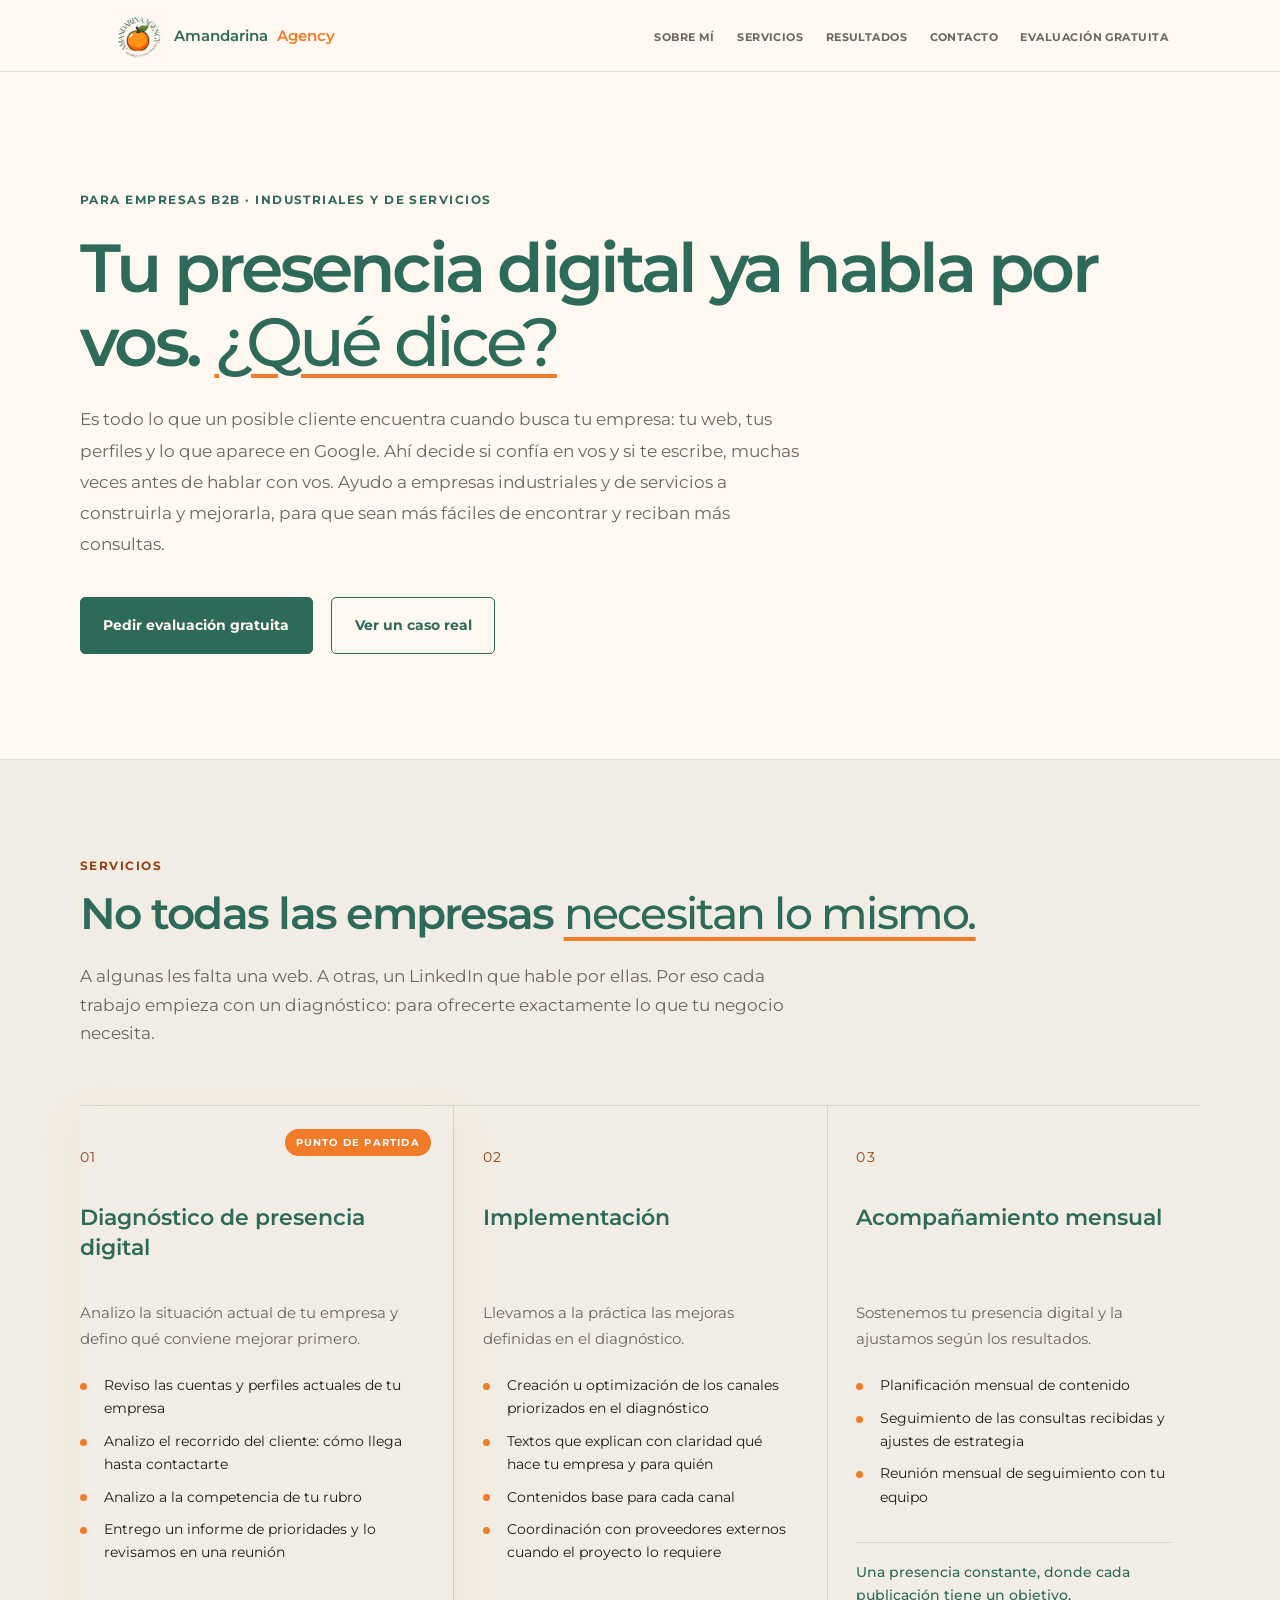
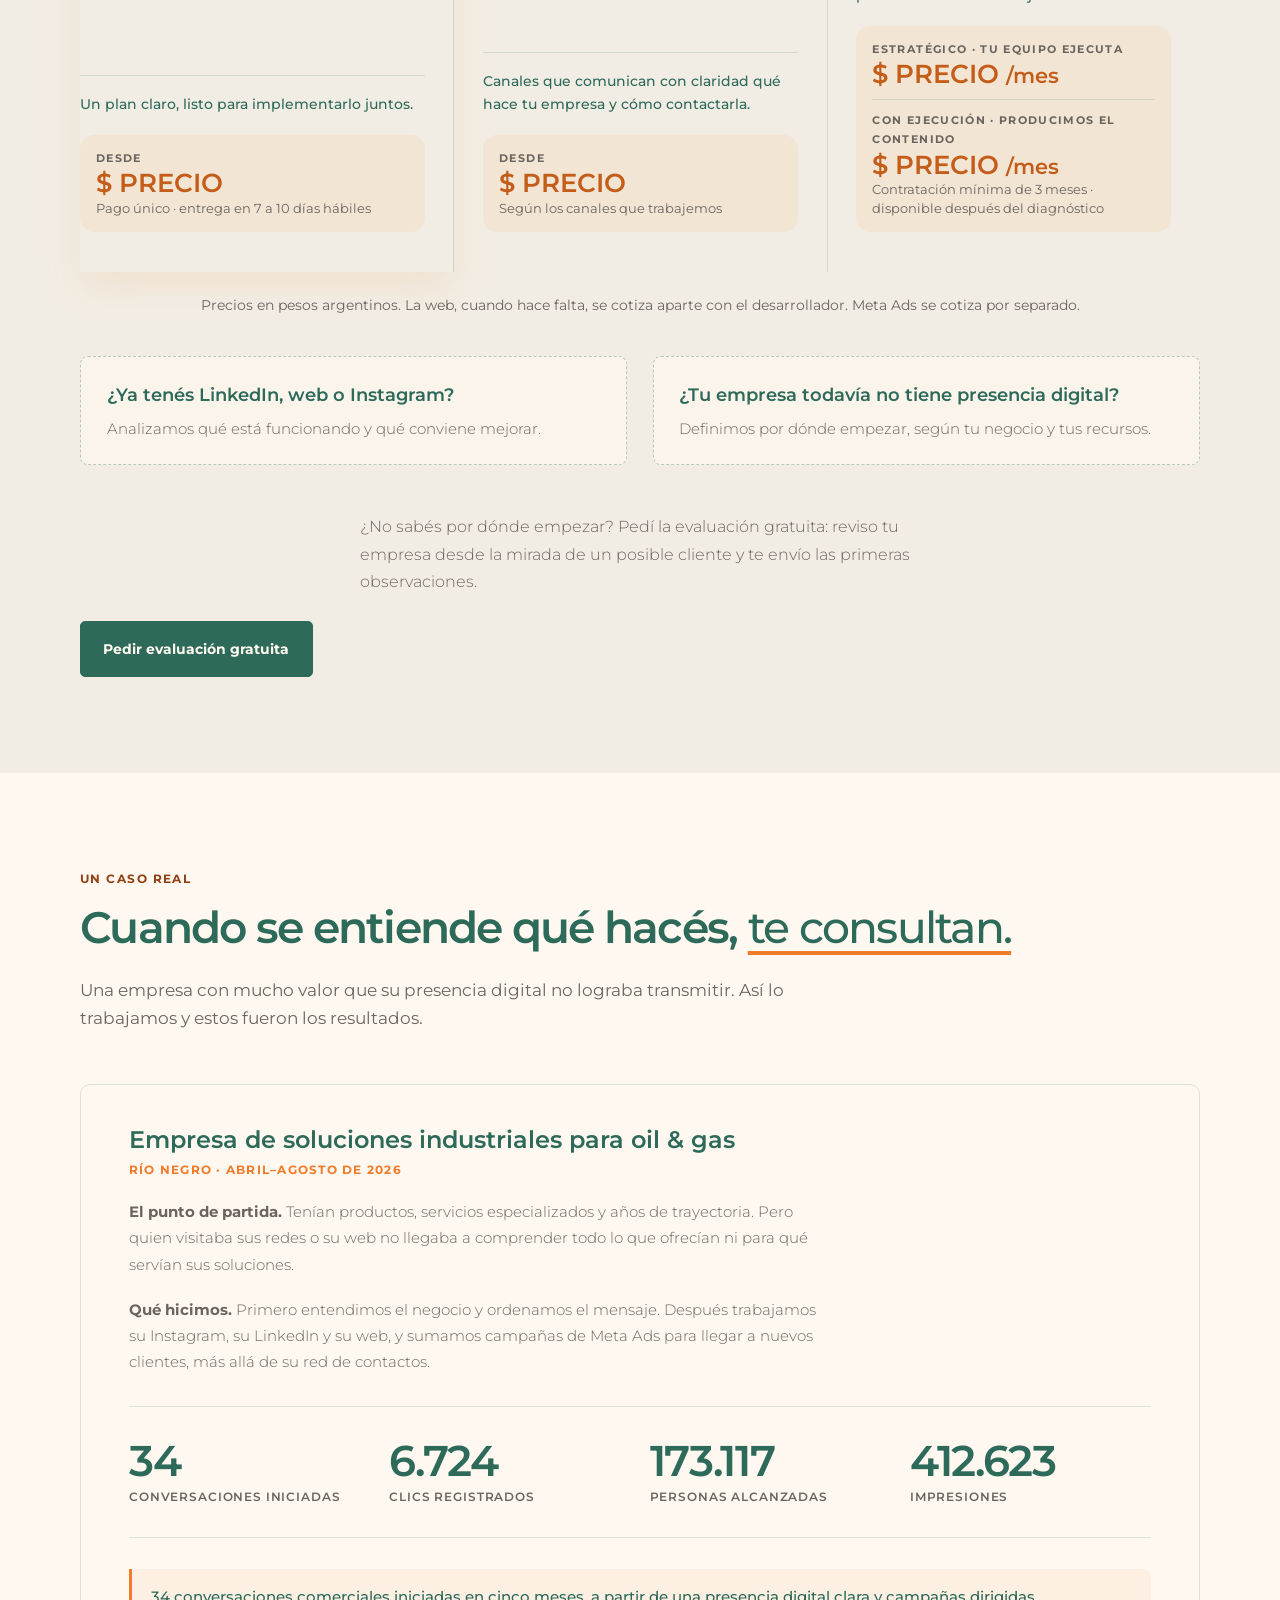
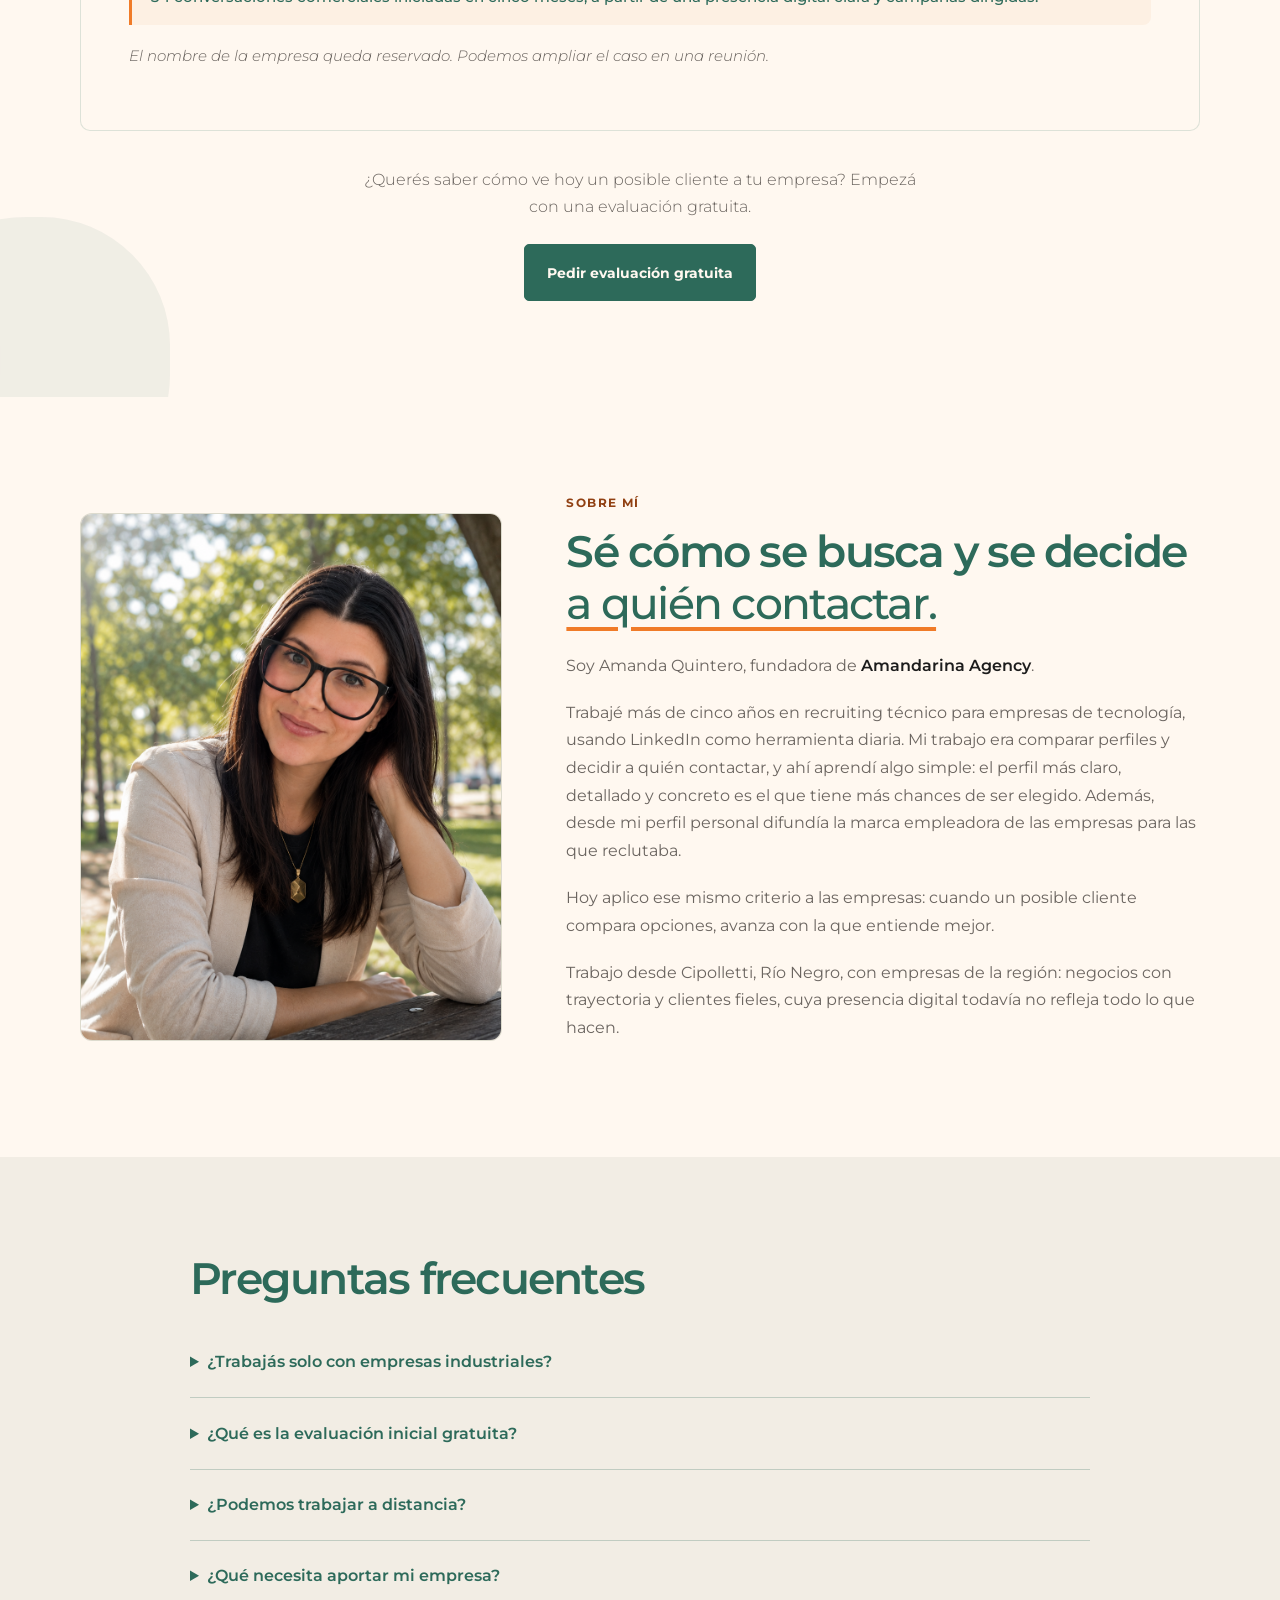
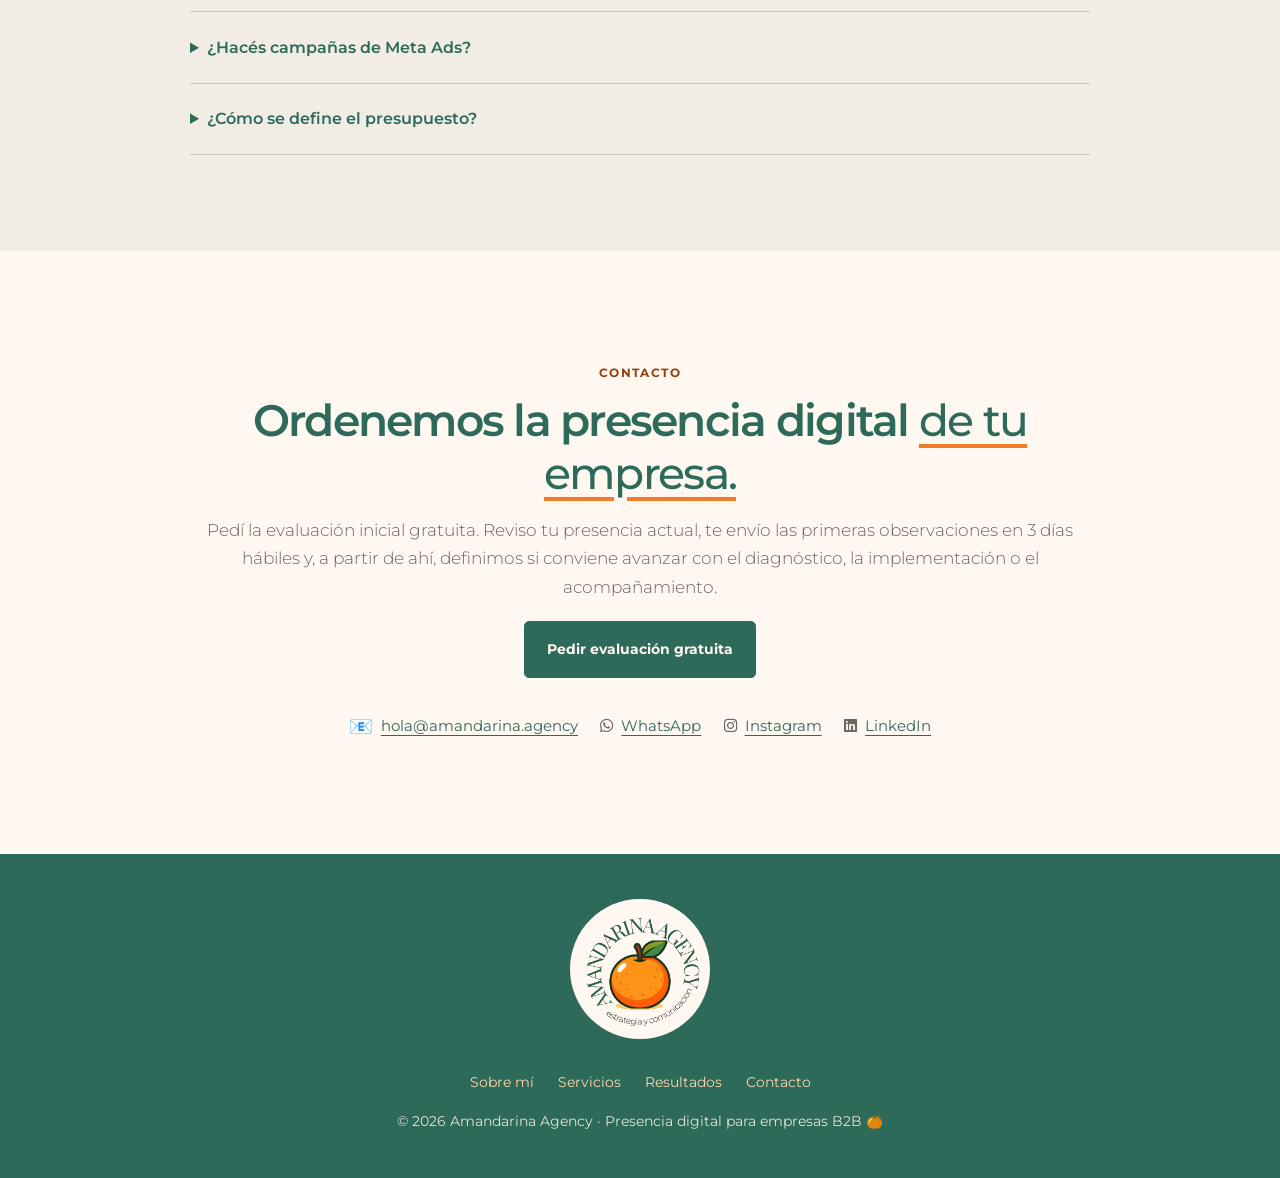
==== index.html @ 126a481a "Add files via upload" ====
<!DOCTYPE html>
<html lang="es">
<head>
    <meta charset="UTF-8">
    <meta name="viewport" content="width=device-width, initial-scale=1.0">
    <title>Amandarina Agency · Presencia digital para empresas B2B</title>
    <meta name="description" content="Ayudo a empresas industriales y de servicios a construir y mejorar su presencia digital para que sean más fáciles de encontrar y reciban más consultas. Desde Cipolletti, Río Negro.">
    <link rel="preconnect" href="https://fonts.googleapis.com">
    <link rel="preconnect" href="https://fonts.gstatic.com" crossorigin>
    <link href="https://fonts.googleapis.com/css2?family=Playfair+Display:ital,wght@0,400;0,600;0,700;1,400;1,600&family=Playfair+Display+SC:wght@400;700&family=Montserrat:ital,wght@0,300;0,400;0,500;0,600;0,700;1,400&display=swap" rel="stylesheet">
    <style>
        :root {
            --color-bg:         #FFF8F0;
            --color-text:       #1C1C1C;
            --color-text-soft:  #6B6560;
            --color-accent:     #F07B28;
            --color-accent-soft:#F6D1B1;
            --color-accent-pale:#FFF0E5;
            --color-accent-dark:#C45D1A;
            --color-green:      #2D6A5A;
            --color-green-dark: #214F43;
            --color-border:     rgba(45, 106, 90, 0.16);
            --color-card-bg:    rgba(255, 248, 240, 0.78);
            --font-heading: 'Playfair Display', Georgia, serif;
            --font-heading-sc: 'Playfair Display SC', Georgia, serif;
            --font-body:    'Montserrat', system-ui, sans-serif;
            --section-padding: 6.5rem 2rem;
            --max-width: 1120px;
            --radius-lg: 32px;
            --radius-md: 22px;
        }

        *, *::before, *::after { box-sizing: border-box; margin: 0; padding: 0; }
        html { scroll-behavior: smooth; }
        body {
            font-family: var(--font-body);
            font-weight: 400;
            color: var(--color-text);
            background:
                radial-gradient(circle at 12% 8%, rgba(246, 209, 177, 0.36), transparent 28%),
                radial-gradient(circle at 92% 0%, rgba(45, 106, 90, 0.10), transparent 30%),
                var(--color-bg);
            line-height: 1.7;
            font-size: 16px;
            -webkit-font-smoothing: antialiased;
            overflow-x: hidden;
        }

        body::before {
            content: '';
            position: fixed;
            inset: 0;
            pointer-events: none;
            opacity: 0.18;
            background-image:
                linear-gradient(90deg, rgba(45,106,90,0.05) 1px, transparent 1px),
                linear-gradient(rgba(240,123,40,0.04) 1px, transparent 1px);
            background-size: 44px 44px;
            mix-blend-mode: multiply;
        }

        img { max-width: 100%; display: block; }
        a { color: var(--color-accent); text-decoration: none; transition: color 0.3s ease; }
        a:hover { color: var(--color-accent-dark); }
        .container { max-width: var(--max-width); margin: 0 auto; position: relative; z-index: 2; }

        @keyframes fadeUp { from { opacity: 0; transform: translateY(30px); } to { opacity: 1; transform: translateY(0); } }
        .animate-up { opacity: 0; animation: fadeUp 0.8s ease forwards; }
        .delay-1 { animation-delay: 0.1s; }
        .delay-2 { animation-delay: 0.25s; }
        .delay-3 { animation-delay: 0.4s; }

        .nav {
            position: fixed;
            top: 0;
            left: 0;
            right: 0;
            z-index: 100;
            background: rgba(255, 248, 240, 0.88);
            backdrop-filter: blur(14px);
            border-bottom: 1px solid var(--color-border);
            transition: box-shadow 0.3s ease;
        }
        .nav.scrolled { box-shadow: 0 2px 24px rgba(28, 28, 28, 0.07); }
        .nav-inner { max-width: var(--max-width); margin: 0 auto; padding: 1rem 2rem; display: flex; align-items: center; justify-content: space-between; }
        .nav-logo { font-family: var(--font-heading); font-size: 2.1rem; font-weight: 600; color: var(--color-green); letter-spacing: -0.02em; line-height: 1; display: flex; align-items: center; gap: 0.85rem; transition: font-size 0.35s ease; }
        .nav.scrolled .nav-logo { font-size: 1.5rem; }
        .nav-logo:focus { outline: none; }
        .nav-logo:focus-visible { outline: 2px solid var(--color-accent); outline-offset: 6px; border-radius: 8px; }
        .nav-logo { font-size: 1.35rem; gap: 0.6rem; }
            .nav.scrolled .nav-logo { font-size: 1.15rem; }
            .nav-logo img { width: 74px; height: 74px; }
            .nav.scrolled .nav-logo img { width: 46px; height: 46px; }
        .nav.scrolled .nav-logo img { width: 58px; height: 58px; }
        .nav-logo span { color: var(--color-accent); }
        .nav-links { display: flex; gap: 1.7rem; list-style: none; }
        .nav-links a { color: var(--color-text-soft); font-size: 0.78rem; font-weight: 700; letter-spacing: 0.10em; text-transform: uppercase; transition: color 0.3s ease; }
        .nav-links a:hover { color: var(--color-accent); }
        .nav-toggle { display: none; background: none; border: none; cursor: pointer; padding: 0.5rem; }
        .nav-toggle span { display: block; width: 24px; height: 2px; background: var(--color-text); margin: 5px 0; transition: all 0.3s; }

        .btn {
            display: inline-flex;
            align-items: center;
            justify-content: center;
            gap: 0.5rem;
            padding: 1rem 2rem;
            background: var(--color-accent);
            color: #fff;
            font-family: var(--font-body);
            font-size: 0.86rem;
            font-weight: 700;
            border-radius: 50px;
            border: 1px solid var(--color-accent);
            cursor: pointer;
            transition: all 0.3s ease;
            letter-spacing: 0.06em;
            text-transform: uppercase;
        }
        .btn:hover { background: var(--color-accent-dark); border-color: var(--color-accent-dark); color: #fff; transform: translateY(-2px); box-shadow: 0 12px 30px rgba(240, 123, 40, 0.22); }
        .btn-outline { background: transparent; color: var(--color-green); border-color: rgba(45, 106, 90, 0.32); margin-left: 0.9rem; }
        .btn-outline:hover { background: var(--color-green); border-color: var(--color-green); color: var(--color-bg); }

        .hero {
            min-height: 92vh;
            padding: 11rem 2rem 6rem;
            position: relative;
            overflow: hidden;
            display: flex;
            align-items: center;
        }
        .hero::before {
            content: '';
            position: absolute;
            width: 560px;
            height: 560px;
            border-radius: 60% 40% 55% 45% / 50% 55% 45% 50%;
            background: var(--color-green);
            top: -270px;
            right: -160px;
            opacity: 0.98;
        }
        .hero::after {
            content: '';
            position: absolute;
            width: 780px;
            height: 360px;
            border-radius: 50%;
            border: 2px solid rgba(240, 123, 40, 0.42);
            left: -420px;
            bottom: -190px;
            transform: rotate(-8deg);
        }
        .hero-shape {
            position: absolute;
            width: 340px;
            height: 340px;
            right: 4vw;
            bottom: -120px;
            border-radius: 50%;
            background: rgba(240, 123, 40, 0.14);
            z-index: 1;
        }
        .hero-content { max-width: var(--max-width); margin: 0 auto; position: relative; z-index: 3; width: 100%; }
        .hero-tag {
            display: inline-block;
            font-size: 0.78rem;
            font-weight: 700;
            letter-spacing: 0.13em;
            text-transform: uppercase;
            color: var(--color-green);
            margin-bottom: 1.3rem;
            padding: 0.45rem 1rem;
            border: 1px solid rgba(45, 106, 90, 0.22);
            border-radius: 50px;
            background: rgba(255, 248, 240, 0.54);
        }
        .hero h1 {
            font-family: var(--font-heading);
            font-size: clamp(2.5rem, 6vw, 5.4rem);
            line-height: 1.02;
            margin-bottom: 1.6rem;
            max-width: 900px;
            font-weight: 600;
            color: var(--color-green);
            letter-spacing: -0.04em;
        }
        .hero h1 em { font-style: italic; color: var(--color-accent); font-weight: 500; }
        .hero-sub {
            font-size: clamp(1rem, 1.7vw, 1.2rem);
            font-weight: 300;
            color: var(--color-text-soft);
            max-width: 680px;
            margin-bottom: 2.4rem;
            line-height: 1.85;
        }
        .hero-note {
            display: flex;
            align-items: center;
            gap: 0.7rem;
            margin-top: 2.2rem;
            color: var(--color-green);
            font-size: 0.9rem;
            font-weight: 500;
        }
        .hero-note::before { content: ''; width: 46px; height: 2px; border-radius: 99px; background: var(--color-accent); display: inline-block; }

        .section-label { font-size: 0.75rem; font-weight: 700; letter-spacing: 0.15em; text-transform: uppercase; color: var(--color-accent); margin-bottom: 0.75rem; }
        .section-title { font-family: var(--font-heading); font-size: clamp(2rem, 4vw, 3.5rem); margin-bottom: 1.35rem; line-height: 1.08; color: var(--color-green); font-weight: 600; letter-spacing: -0.03em; }
        .section-title em { color: var(--color-accent); font-style: italic; font-weight: 500; }
        .section-intro { color: var(--color-text-soft); font-size: 1.05rem; max-width: 650px; margin: 0 auto; font-weight: 300; }

        .about { padding: var(--section-padding); position: relative; }
        .about::before {
            content: '';
            position: absolute;
            width: 240px;
            height: 240px;
            border-radius: 50%;
            background: rgba(246, 209, 177, 0.32);
            left: -80px;
            top: 26%;
        }
        .about-grid { display: grid; grid-template-columns: 0.88fr 1.12fr; gap: 5rem; align-items: center; }
        .about-image {
            aspect-ratio: 4/5;
            background: var(--color-accent-pale);
            border-radius: 46% 54% 48% 52% / 42% 48% 52% 58%;
            overflow: hidden;
            border: 1px solid var(--color-border);
            box-shadow: 0 20px 55px rgba(28,28,28,0.08);
        }
        .about-image img { width: 100%; height: 100%; object-fit: cover; }
        .about-text p { color: var(--color-text-soft); margin-bottom: 1.2rem; font-size: 1.02rem; font-weight: 300; }
        .about-text strong { color: var(--color-text); font-weight: 600; }
        .about-highlight { display: inline; color: var(--color-accent-dark); font-weight: 600; }
        .signature-card {
            margin-top: 1.7rem;
            padding: 1.2rem 1.4rem;
            border-left: 3px solid var(--color-accent);
            background: rgba(246, 209, 177, 0.20);
            border-radius: 0 var(--radius-md) var(--radius-md) 0;
            color: var(--color-green);
            font-family: var(--font-heading);
            font-size: 1.25rem;
            line-height: 1.35;
        }

        .services { padding: var(--section-padding); background: rgba(246, 209, 177, 0.20); position: relative; overflow: hidden; }
        .services::after {
            content: '';
            position: absolute;
            width: 360px;
            height: 360px;
            border-radius: 60% 40% 55% 45%;
            background: rgba(45, 106, 90, 0.09);
            right: -110px;
            bottom: -160px;
        }
        .services-header { text-align: center; margin-bottom: 3.6rem; }
        .services-grid { display: grid; grid-template-columns: repeat(3, 1fr); gap: 1.6rem; align-items: stretch; }
        .service-card {
            background: rgba(255, 248, 240, 0.86);
            border-radius: var(--radius-lg);
            padding: 2.3rem 2rem;
            border: 1px solid var(--color-border);
            transition: all 0.3s ease;
            position: relative;
            overflow: hidden;
            display: flex;
            flex-direction: column;
        }
        .service-card::before { content: ''; position: absolute; top: 0; left: 2rem; right: 2rem; height: 3px; background: var(--color-accent); transform: scaleX(0.34); transform-origin: left; transition: transform 0.4s ease; }
        .service-card:hover::before { transform: scaleX(1); }
        .service-card:hover { transform: translateY(-5px); box-shadow: 0 16px 38px rgba(28,28,28,0.08); }
        .service-card.featured { border-color: rgba(240, 123, 40, 0.42); box-shadow: 0 14px 36px rgba(240, 123, 40, 0.10); }
        .service-card.featured::before { transform: scaleX(1); }
        .service-badge {
            position: absolute;
            top: 1.4rem;
            right: 1.4rem;
            font-size: 0.62rem;
            font-weight: 700;
            letter-spacing: 0.12em;
            text-transform: uppercase;
            color: #fff;
            background: var(--color-accent);
            padding: 0.32rem 0.7rem;
            border-radius: 50px;
        }
        .service-icon { width: 54px; height: 54px; background: rgba(246, 209, 177, 0.42); border-radius: 18px; display: flex; align-items: center; justify-content: center; font-size: 1.45rem; margin-bottom: 1.4rem; }
        .service-card h3 { font-family: var(--font-heading); font-size: 1.45rem; line-height: 1.1; margin-bottom: 0.85rem; color: var(--color-green); font-weight: 600; }
        .service-for { color: var(--color-text-soft); font-size: 0.95rem; line-height: 1.72; font-weight: 300; margin-bottom: 1.35rem; }
        .service-list { list-style: none; margin-bottom: 1.5rem; flex-grow: 1; }
        .service-list li {
            position: relative;
            padding-left: 1.5rem;
            margin-bottom: 0.6rem;
            font-size: 0.9rem;
            line-height: 1.6;
            font-weight: 400;
            color: var(--color-text);
        }
        .service-list li::before {
            content: '';
            position: absolute;
            left: 0;
            top: 0.62em;
            width: 7px;
            height: 7px;
            border-radius: 50%;
            background: var(--color-accent);
        }
        .service-price { margin: 1.2rem 0 0; padding: 0.85rem 1rem; border-radius: 14px; background: rgba(246, 209, 177, 0.30); }
        .service-price-from { display: block; font-size: 0.7rem; font-weight: 700; letter-spacing: 0.12em; text-transform: uppercase; color: var(--color-text-soft); }
        .service-price-num { display: block; font-family: var(--font-heading); font-size: 1.6rem; font-weight: 600; line-height: 1.15; color: var(--color-accent-dark); }
        .service-price-note { display: block; font-size: 0.8rem; color: var(--color-text-soft); line-height: 1.45; margin-top: 0.15rem; }
        .service-price-row + .service-price-row { margin-top: 0.7rem; padding-top: 0.7rem; border-top: 1px solid var(--color-border); }
        .services-price-note { text-align: center; font-size: 0.85rem; color: var(--color-text-soft); margin-top: 1.4rem; position: relative; z-index: 2; }
        .service-meta { font-size: 0.82rem; color: var(--color-text-soft); font-weight: 400; margin-bottom: 1.2rem; }
        .service-meta strong { color: var(--color-green); font-weight: 600; }
        .service-result {
            margin-top: 0;
            padding-top: 1.1rem;
            border-top: 1px solid var(--color-border);
            font-size: 0.9rem;
            line-height: 1.6;
            color: var(--color-green);
            font-weight: 500;
        }
        .entry-points { display: grid; grid-template-columns: repeat(2, 1fr); gap: 1.6rem; margin-top: 2.4rem; position: relative; z-index: 2; }
        .entry-point { padding: 1.4rem 1.6rem; border-radius: var(--radius-md); border: 1px dashed rgba(45, 106, 90, 0.32); background: rgba(255, 248, 240, 0.6); }
        .entry-point strong { display: block; font-family: var(--font-heading); font-size: 1.15rem; color: var(--color-green); font-weight: 600; margin-bottom: 0.35rem; }
        .entry-point p { color: var(--color-text-soft); font-size: 0.95rem; font-weight: 300; }
        .services-footer { text-align: center; margin-top: 3rem; position: relative; z-index: 2; }
        .services-footer p { color: var(--color-text-soft); font-size: 1rem; font-weight: 300; margin-bottom: 1.6rem; max-width: 560px; margin-left: auto; margin-right: auto; }

        .proof { padding: var(--section-padding); position: relative; overflow: hidden; }
        .proof::before {
            content: '';
            position: absolute;
            width: 300px;
            height: 300px;
            border-radius: 55% 45% 50% 50%;
            background: rgba(45, 106, 90, 0.07);
            left: -130px;
            bottom: -120px;
        }
        .proof-header { text-align: center; margin-bottom: 3.2rem; }
        .proof-grid { display: grid; grid-template-columns: repeat(2, 1fr); gap: 1.6rem; }
        .proof-card {
            background: rgba(255, 248, 240, 0.86);
            border: 1px solid var(--color-border);
            border-radius: var(--radius-lg);
            padding: 2.2rem 2rem;
            transition: all 0.3s ease;
        }
        .proof-card:hover { transform: translateY(-4px); box-shadow: 0 16px 38px rgba(28,28,28,0.07); }
        .proof-card.wide { grid-column: 1 / -1; padding: 2.6rem clamp(1.6rem, 4vw, 3rem); }
        .proof-card h3 { font-family: var(--font-heading); font-size: 1.5rem; color: var(--color-green); font-weight: 600; margin-bottom: 0.3rem; line-height: 1.15; }
        .proof-sector { font-size: 0.78rem; font-weight: 700; letter-spacing: 0.1em; text-transform: uppercase; color: var(--color-accent); margin-bottom: 1.2rem; }
        .proof-card p { color: var(--color-text-soft); font-size: 0.95rem; line-height: 1.72; font-weight: 300; margin-bottom: 1.2rem; }
        .proof-card p.proof-lead { max-width: 700px; }
        .proof-stats {
            display: grid;
            grid-template-columns: repeat(4, 1fr);
            gap: 1.2rem;
            margin: 1.9rem 0;
            padding: 1.7rem 0;
            border-top: 1px solid var(--color-border);
            border-bottom: 1px solid var(--color-border);
        }
        .proof-stat-num {
            font-family: var(--font-heading);
            font-size: clamp(1.8rem, 3.4vw, 2.7rem);
            line-height: 1;
            color: var(--color-accent);
            font-weight: 600;
            letter-spacing: -0.03em;
            margin-bottom: 0.4rem;
        }
        .proof-stat-label { font-size: 0.76rem; font-weight: 600; letter-spacing: 0.07em; text-transform: uppercase; color: var(--color-text-soft); line-height: 1.4; }
        .proof-note { font-size: 0.8rem; color: var(--color-text-soft); font-weight: 300; font-style: italic; margin-top: 1.1rem; }
        .proof-result {
            padding: 1rem 1.2rem;
            border-left: 3px solid var(--color-accent);
            background: rgba(246, 209, 177, 0.22);
            border-radius: 0 var(--radius-md) var(--radius-md) 0;
            color: var(--color-green);
            font-size: 0.96rem;
            line-height: 1.6;
            font-weight: 500;
        }
        .proof-cta { grid-column: 1 / -1; text-align: center; margin-top: 0.6rem; }
        .proof-cta p { color: var(--color-text-soft); font-size: 1rem; font-weight: 300; max-width: 560px; margin: 0 auto 1.5rem; }

        .process { padding: var(--section-padding); background: var(--color-green); color: var(--color-bg); position: relative; overflow: hidden; }
        .process::before { content: ''; position: absolute; width: 620px; height: 620px; border-radius: 50%; border: 1px solid rgba(240, 123, 40, 0.26); top: -360px; left: -180px; }
        .process::after { content: ''; position: absolute; width: 280px; height: 280px; border-radius: 55% 45% 48% 52%; background: rgba(240, 123, 40, 0.12); bottom: -110px; right: -70px; }
        .process-header { text-align: center; margin-bottom: 3.6rem; position: relative; z-index: 2; }
        .process-header .section-title { color: var(--color-bg); }
        .process-header .section-intro { color: rgba(255, 248, 240, 0.70); }
        .process-steps { display: grid; grid-template-columns: repeat(4, 1fr); gap: 1.4rem; }
        .process-step { padding: 1.7rem 1.2rem; border: 1px solid rgba(255, 248, 240, 0.16); border-radius: var(--radius-md); background: rgba(255, 248, 240, 0.04); text-align: left; }
        .step-number { font-family: var(--font-heading); font-size: 3.2rem; color: var(--color-accent); line-height: 1; margin-bottom: 1rem; font-style: italic; }
        .process-step h3 { font-family: var(--font-heading); font-size: 1.28rem; margin-bottom: 0.55rem; font-weight: 600; }
        .process-step p { color: rgba(255, 248, 240, 0.68); font-size: 0.9rem; line-height: 1.66; font-weight: 300; }

        .contact { padding: var(--section-padding); background: var(--color-bg); position: relative; }
        .contact::before {
            content: '';
            position: absolute;
            width: 460px;
            height: 230px;
            border-radius: 50%;
            border: 2px solid rgba(45, 106, 90, 0.14);
            right: -220px;
            top: 80px;
            transform: rotate(-10deg);
        }
        .contact-inner {
            max-width: 760px;
            margin: 0 auto;
            text-align: center;
            border: 1px solid var(--color-border);
            border-radius: var(--radius-lg);
            padding: clamp(2.4rem, 5vw, 4rem);
            background: rgba(255,248,240,0.78);
            box-shadow: 0 18px 48px rgba(28,28,28,0.06);
        }
        .contact-inner .section-title { margin-bottom: 1rem; }
        .contact-inner p { color: var(--color-text-soft); font-size: 1.05rem; margin-bottom: 1.2rem; font-weight: 300; }
        .contact-promise { font-size: 0.9rem; color: var(--color-green); font-weight: 600; margin-bottom: 2.2rem !important; }
        .contact-methods { display: flex; gap: 1.4rem; justify-content: center; flex-wrap: wrap; margin-top: 2rem; }
        .contact-method { display: flex; align-items: center; gap: 0.5rem; color: var(--color-text-soft); font-size: 0.95rem; }
        .contact-method span { font-size: 1.2rem; }

        .footer { background: var(--color-green); color: rgba(255, 248, 240, 0.56); padding: 2.8rem 2rem; text-align: center; font-size: 0.85rem; }
        .footer a { color: var(--color-accent); }
        .footer-links { display: flex; gap: 1.5rem; justify-content: center; margin-bottom: 1rem; list-style: none; flex-wrap: wrap; }
        .footer-logo { width: 300px; height: 300px; border-radius: 50%; margin: 0 auto 2rem; }
        .mt-3 { margin-top: 2rem; }

        @media (max-width: 900px) {
            .services-grid { grid-template-columns: 1fr; }
            .proof-grid { grid-template-columns: 1fr; }
            .entry-points { grid-template-columns: 1fr; }
            .process-steps { grid-template-columns: repeat(2, 1fr); }
            .about-grid { grid-template-columns: 1fr; gap: 2.8rem; }
            .about-image { max-width: 440px; margin: 0 auto; }
            .btn-outline { margin-left: 0; margin-top: 0.8rem; }
        }
        @media (max-width: 768px) {
            :root { --section-padding: 5rem 1.25rem; }
            .nav-toggle { display: block; }
            .nav-links { position: fixed; top: 0; right: -100%; width: 74%; height: 100vh; background: var(--color-bg); flex-direction: column; padding: 5rem 2rem; gap: 1.5rem; transition: right 0.4s ease; box-shadow: -4px 0 22px rgba(0,0,0,0.10); }
            .nav-links.open { right: 0; }
            .nav-links a { font-size: 1rem; }
            .hero { min-height: auto; padding-top: 8.2rem; }
            .hero::before { width: 380px; height: 380px; top: -220px; right: -210px; }
            .process-steps { grid-template-columns: 1fr; }
            .proof-stats { grid-template-columns: repeat(2, 1fr); gap: 1.6rem 1rem; }
        }
        @media (max-width: 520px) {
            .nav-inner { padding: 0.85rem 1.2rem; }
            .hero h1 { font-size: clamp(2.1rem, 11vw, 3.4rem); }
            .hero-sub { font-size: 0.98rem; }
            .section-title { font-size: clamp(2rem, 10vw, 3rem); }
            .contact-methods { align-items: center; flex-direction: column; }
        }
    </style>
    <link rel="stylesheet" href="https://cdnjs.cloudflare.com/ajax/libs/font-awesome/6.5.0/css/all.min.css">
<link rel="canonical" href="https://amandarina.agency/">
<meta property="og:title" content="Amandarina Agency · Presencia digital para empresas B2B">
<meta property="og:description" content="Tu presencia digital ya habla por vos. ¿Qué dice? Presencia digital para empresas B2B, industriales y de servicios.">
<meta property="og:type" content="website"><meta property="og:url" content="https://amandarina.agency/">
<meta property="og:image" content="https://amandarina.agency/estrategia%20y%20comunicacion.png">
<link rel="stylesheet" href="refinement.css">
</head>
<body>
<a class="skip-link" href="#contenido">Ir al contenido</a>

    <nav class="nav" id="nav">
        <div class="nav-inner">
            <a href="#" class="nav-logo">
                <img src="estrategia y comunicacion.png" alt="Amandarina Agency">
                Amandarina <span>Agency</span>
            </a>
            <ul class="nav-links" id="navLinks">
                <li><a href="#sobre-mi" onclick="closeMenu()">Sobre mí</a></li>
                <li><a href="#servicios" onclick="closeMenu()">Servicios</a></li>
                <li><a href="#clientes" onclick="closeMenu()">Resultados</a></li>
                <li><a href="#contacto" onclick="closeMenu()">Contacto</a></li>
                <li><a href="evaluacion.html">Evaluación gratuita</a></li>
            </ul>
            <button class="nav-toggle" id="navToggle" aria-label="Abrir menú" aria-expanded="false" aria-controls="navLinks">
                <span></span><span></span><span></span>
            </button>
        </div>
    </nav>

    <main id="contenido">
<section class="hero">
        <div class="hero-shape" aria-hidden="true"></div>
        <div class="hero-content">
            <div class="hero-tag animate-up">Para empresas B2B · industriales y de servicios</div>
            <h1 class="animate-up delay-1">Tu presencia digital ya habla por vos. <em>¿Qué dice?</em></h1>
            <p class="hero-sub animate-up delay-2">
                Es todo lo que un posible cliente encuentra cuando busca tu empresa: tu web, tus perfiles y lo que aparece en Google. Ahí decide si confía en vos y si te escribe, muchas veces antes de hablar con vos. Ayudo a empresas industriales y de servicios a construirla y mejorarla, para que sean más fáciles de encontrar y reciban más consultas.
            </p>
            <div class="animate-up delay-3">
                <a href="evaluacion.html" class="btn">Pedir evaluación gratuita</a>
                <a href="#clientes" class="btn btn-outline">Ver un caso real</a>
            </div>
        </div>
    </section>



    <section class="services" id="servicios">
        <div class="container">
            <div class="services-header">
                <div class="section-label">Servicios</div>
                <h2 class="section-title">No todas las empresas <em>necesitan lo mismo.</em></h2>
                <p class="section-intro">A algunas les falta una web. A otras, un LinkedIn que hable por ellas. Por eso cada trabajo empieza con un diagnóstico: para ofrecerte exactamente lo que tu negocio necesita.</p>
            </div>
            <div class="services-grid">
<article class="service-card featured"><span class="service-badge">Punto de partida</span><div class="service-icon">01</div><!-- PRECIO: completar antes de publicar --><h3>Diagnóstico de presencia digital</h3><p class="service-for">Analizo la situación actual de tu empresa y defino qué conviene mejorar primero.</p><ul class="service-list"><li>Reviso las cuentas y perfiles actuales de tu empresa</li><li>Analizo el recorrido del cliente: cómo llega hasta contactarte</li><li>Analizo a la competencia de tu rubro</li><li>Entrego un informe de prioridades y lo revisamos en una reunión</li></ul><div class="service-result">Un plan claro, listo para implementarlo juntos.</div><div class="service-price"><span class="service-price-from">Desde</span><span class="service-price-num">$ PRECIO</span><span class="service-price-note">Pago único · entrega en 7 a 10 días hábiles</span></div></article>
<article class="service-card"><div class="service-icon">02</div><!-- PRECIO: completar antes de publicar --><h3>Implementación</h3><p class="service-for">Llevamos a la práctica las mejoras definidas en el diagnóstico.</p><ul class="service-list"><li>Creación u optimización de los canales priorizados en el diagnóstico</li><li>Textos que explican con claridad qué hace tu empresa y para quién</li><li>Contenidos base para cada canal</li><li>Coordinación con proveedores externos cuando el proyecto lo requiere</li></ul><div class="service-result">Canales que comunican con claridad qué hace tu empresa y cómo contactarla.</div><div class="service-price"><span class="service-price-from">Desde</span><span class="service-price-num">$ PRECIO</span><span class="service-price-note">Según los canales que trabajemos</span></div></article>
<article class="service-card"><div class="service-icon">03</div><!-- PRECIO: completar antes de publicar --><h3>Acompañamiento mensual</h3><p class="service-for">Sostenemos tu presencia digital y la ajustamos según los resultados.</p><ul class="service-list"><li>Planificación mensual de contenido</li><li>Seguimiento de las consultas recibidas y ajustes de estrategia</li><li>Reunión mensual de seguimiento con tu equipo</li></ul><div class="service-result">Una presencia constante, donde cada publicación tiene un objetivo.</div><div class="service-price"><div class="service-price-row"><span class="service-price-from">Estratégico · tu equipo ejecuta</span><span class="service-price-num">$ PRECIO <small>/mes</small></span></div><div class="service-price-row"><span class="service-price-from">Con ejecución · producimos el contenido</span><span class="service-price-num">$ PRECIO <small>/mes</small></span></div><span class="service-price-note">Contratación mínima de 3 meses · disponible después del diagnóstico</span></div></article>
</div>
            <p class="services-price-note">Precios en pesos argentinos. La web, cuando hace falta, se cotiza aparte con el desarrollador. Meta Ads se cotiza por separado.</p>
            <div class="entry-points">
                <div class="entry-point">
                    <strong>¿Ya tenés LinkedIn, web o Instagram?</strong>
                    <p>Analizamos qué está funcionando y qué conviene mejorar.</p>
                </div>
                <div class="entry-point">
                    <strong>¿Tu empresa todavía no tiene presencia digital?</strong>
                    <p>Definimos por dónde empezar, según tu negocio y tus recursos.</p>
                </div>
            </div>
            <div class="services-footer">
                <p>¿No sabés por dónde empezar? Pedí la evaluación gratuita: reviso tu empresa desde la mirada de un posible cliente y te envío las primeras observaciones.</p>
                <a href="evaluacion.html" class="btn">Pedir evaluación gratuita</a>
            </div>
        </div>
    </section>

    <!-- ============================================================
         SECCIÓN CASO — datos reales del portfolio (abril–agosto 2026)
         ------------------------------------------------------------
         El cliente se mantiene anónimo, igual que en el portfolio PDF.
         Si más adelante te autorizan por escrito a nombrarlo, cambiá
         el h3 y el .proof-sector — el resto queda igual.
         Actualizá las métricas cuando cierres un nuevo período.
         ============================================================ -->
    <section class="proof" id="clientes">
        <div class="container">
            <div class="proof-header">
                <div class="section-label">Un caso real</div>
                <h2 class="section-title">Cuando se entiende qué hacés, <em>te consultan.</em></h2>
                <p class="section-intro">Una empresa con mucho valor que su presencia digital no lograba transmitir. Así lo trabajamos y estos fueron los resultados.</p>
            </div>
            <div class="proof-grid">

                <div class="proof-card wide">
                    <h3>Empresa de soluciones industriales para oil &amp; gas</h3>
                    <div class="proof-sector">Río Negro · Abril–agosto de 2026</div>
                    <p class="proof-lead">
                        <strong>El punto de partida.</strong> Tenían productos, servicios especializados y años de trayectoria. Pero quien visitaba sus redes o su web no llegaba a comprender todo lo que ofrecían ni para qué servían sus soluciones.</p><p class="proof-lead"><strong>Qué hicimos.</strong> Primero entendimos el negocio y ordenamos el mensaje. Después trabajamos su Instagram, su LinkedIn y su web, y sumamos campañas de Meta Ads para llegar a nuevos clientes, más allá de su red de contactos.
                    </p>
                    <div class="proof-stats">
                        <div class="proof-stat">
                            <div class="proof-stat-num">34</div>
                            <div class="proof-stat-label">Conversaciones iniciadas</div>
                        </div>
                        <div class="proof-stat">
                            <div class="proof-stat-num">6.724</div>
                            <div class="proof-stat-label">Clics registrados</div>
                        </div>
                        <div class="proof-stat">
                            <div class="proof-stat-num">173.117</div>
                            <div class="proof-stat-label">Personas alcanzadas</div>
                        </div>
                        <div class="proof-stat">
                            <div class="proof-stat-num">412.623</div>
                            <div class="proof-stat-label">Impresiones</div>
                        </div>
                    </div>
                    <div class="proof-result">
                        34 conversaciones comerciales iniciadas en cinco meses, a partir de una presencia digital clara y campañas dirigidas.
                    </div>
                    <p class="proof-note">El nombre de la empresa queda reservado. Podemos ampliar el caso en una reunión.</p>
                </div>

                <div class="proof-cta">
                    <p>¿Querés saber cómo ve hoy un posible cliente a tu empresa? Empezá con una evaluación gratuita.</p>
                    <a href="evaluacion.html" class="btn">Pedir evaluación gratuita</a>
                </div>

            </div>
        </div>
    </section>

    <section class="about" id="sobre-mi">
        <div class="container">
            <div class="about-grid">
                <div class="about-image">
                    <img loading="lazy" src="ChatGPT Image Jul 21, 2026, 08_53_15 PM.png" alt="Amanda Quintero, fundadora de Amandarina Agency">
                </div>
                <div class="about-text">
                    <div class="section-label">Sobre mí</div>
                    <h2 class="section-title">Sé cómo se busca y se decide <em>a quién contactar.</em></h2>
                    <p>
                        Soy Amanda Quintero, fundadora de <strong>Amandarina Agency</strong>.
                    </p>
                    <p>
                        Trabajé más de cinco años en recruiting técnico para empresas de tecnología, usando LinkedIn como herramienta diaria. Mi trabajo era comparar perfiles y decidir a quién contactar, y ahí aprendí algo simple: el perfil más claro, detallado y concreto es el que tiene más chances de ser elegido. Además, desde mi perfil personal difundía la marca empleadora de las empresas para las que reclutaba.                    </p>
                    <p>
                        Hoy aplico ese mismo criterio a las empresas: cuando un posible cliente compara opciones, avanza con la que entiende mejor.                    </p>
                    <p>
                        Trabajo desde Cipolletti, Río Negro, con empresas de la región: negocios con trayectoria y clientes fieles, cuya presencia digital todavía no refleja todo lo que hacen.
                    </p>                </div>
            </div>
        </div>
    </section>

<section class="faq" id="preguntas"><div class="container"><h2 class="section-title">Preguntas frecuentes</h2>
<details><summary>¿Trabajás solo con empresas industriales?</summary><p>Mi foco son las empresas que le venden a otras empresas, sobre todo industriales y técnicas. Si tenés dudas, la evaluación gratuita es una buena forma de confirmarlo.</p></details>
<details><summary>¿Qué es la evaluación inicial gratuita?</summary><p>Completás un formulario breve, reviso tu empresa desde la mirada de un posible cliente y en 3 días hábiles te envío las primeras observaciones. Si querés profundizar, el siguiente paso es el diagnóstico.</p></details>
<details><summary>¿Podemos trabajar a distancia?</summary><p>Sí. Trabajo desde Cipolletti, Río Negro, con empresas de todo el país. Las reuniones y revisiones se realizan por videollamada.</p></details>
<details><summary>¿Qué necesita aportar mi empresa?</summary><p>Información sobre sus productos y servicios, sus clientes y sus objetivos, y una persona que pueda validar el contenido técnico.</p></details>
<details><summary>¿Hacés campañas de Meta Ads?</summary><p>Sí, cuando el diagnóstico muestra que conviene ampliar el alcance. Se cotizan aparte, y lo que se invierte en publicidad se detalla por separado.</p></details>
<details><summary>¿Cómo se define el presupuesto?</summary><p>Depende de lo que necesite tu empresa. La propuesta detalla qué incluye, su costo y, si corresponde, la inversión publicitaria.</p></details>
</div></section>
    <section class="contact" id="contacto">
        <div class="container">
            <div class="contact-inner">
                <div class="section-label">Contacto</div>
                <h2 class="section-title">Ordenemos la presencia digital <em>de tu empresa.</em></h2>
                <p>Pedí la evaluación inicial gratuita. Reviso tu presencia actual, te envío las primeras observaciones en 3 días hábiles y, a partir de ahí, definimos si conviene avanzar con el diagnóstico, la implementación o el acompañamiento.</p>
                <a href="evaluacion.html" class="btn">Pedir evaluación gratuita</a>
                <div class="contact-methods mt-3">
                    <div class="contact-method">
                        <span>📧</span><a href="mailto:hola@amandarina.agency">hola@amandarina.agency</a>
                    </div>
                    <div class="contact-method">
                        <i class="fa-brands fa-whatsapp"></i> <a href="https://wa.me/5492994624587" target="_blank" rel="noreferrer">WhatsApp</a>
                    </div>
                    <div class="contact-method">
                        <i class="fa-brands fa-instagram"></i> <a href="https://www.instagram.com/amandarina.agency" target="_blank" rel="noreferrer">Instagram</a>
                    </div>
                    <div class="contact-method">
                        <i class="fa-brands fa-linkedin"></i> <a href="https://www.linkedin.com/company/amandarinaagency/" target="_blank" rel="noreferrer">LinkedIn</a>
                    </div>
                </div>
            </div>
        </div>
    </section>

    </main>
    <footer class="footer">
        <img src="estrategia y comunicacion.png" alt="Amandarina Agency" class="footer-logo">
        <ul class="footer-links">
            <li><a href="#sobre-mi">Sobre mí</a></li>
            <li><a href="#servicios">Servicios</a></li>
            <li><a href="#clientes">Resultados</a></li>
            <li><a href="#contacto">Contacto</a></li>
        </ul>
        <p>© 2026 Amandarina Agency · Presencia digital para empresas B2B 🍊</p>
    </footer>

<script>
const nav=document.getElementById('nav'), toggle=document.getElementById('navToggle'), links=document.getElementById('navLinks');
window.addEventListener('scroll',()=>nav.classList.toggle('scrolled',window.scrollY>50),{passive:true});
function closeMenu(){links.classList.remove('open');toggle.setAttribute('aria-expanded','false');toggle.setAttribute('aria-label','Abrir menú');}
toggle.addEventListener('click',()=>{const open=links.classList.toggle('open');toggle.setAttribute('aria-expanded',String(open));toggle.setAttribute('aria-label',open?'Cerrar menú':'Abrir menú');});
document.addEventListener('keydown',e=>{if(e.key==='Escape'&&links.classList.contains('open')){closeMenu();toggle.focus();}});
document.addEventListener('click',e=>{if(!nav.contains(e.target))closeMenu();});
window.matchMedia('(min-width:769px)').addEventListener('change',closeMenu);
</script>
</body>
</html>
---- refinement.css ----
/* Visual refinement; original brand palette and logo retained. */
:root{--font-heading:'Montserrat',system-ui,sans-serif;--radius-lg:12px;--radius-md:8px;--section-padding:6rem 2rem}
body{background:#FFF8F0}body::before,.hero::before,.hero::after,.hero-shape,.about::before,.services::after,.contact::before{display:none}
section[id]{scroll-margin-top:110px}a:focus-visible,button:focus-visible,summary:focus-visible{outline:3px solid #C45D1A;outline-offset:5px}
.skip-link{position:fixed;top:-80px;left:20px;z-index:200;background:#2D6A5A;color:white;padding:12px}.skip-link:focus{top:10px}
.nav{background:#FFF8F0f5}.nav-inner{padding:.6rem 2rem}.nav-logo{font-size:.95rem;letter-spacing:0}.nav-logo img{width:52px;height:52px}.nav-links{gap:1.4rem}.nav-links a{font-size:.7rem;letter-spacing:.04em}
.hero{min-height:760px;padding:11rem 2rem 6rem;border-bottom:1px solid var(--color-border)}
.hero-content{padding-right:8%}.hero-tag{border:0;border-radius:0;padding:0;font-size:.76rem;letter-spacing:.12em}
.hero h1{font-size:clamp(2.5rem,5.3vw,5rem);line-height:1.08;font-weight:600;max-width:1020px;letter-spacing:-.055em}
.hero h1 em,.section-title em{font-style:normal;color:#2D6A5A;text-decoration:underline;text-decoration-color:#F07B28;text-decoration-thickness:4px;text-underline-offset:8px}
.hero-sub{max-width:730px;font-weight:400;font-size:1.08rem;line-height:1.8}.hero-note{font-size:.78rem;line-height:1.6;margin-top:2.7rem}
.btn{background:#2D6A5A;border-color:#2D6A5A;color:#FFF8F0;border-radius:5px;text-transform:none;letter-spacing:0;font-size:.9rem;padding:.95rem 1.4rem}.btn:hover{background:#214F43;border-color:#214F43;box-shadow:none}.btn-outline{background:transparent;color:#2D6A5A}
.section-title{font-size:clamp(1.8rem,3.4vw,3rem);line-height:1.2;letter-spacing:-.04em;font-weight:600}.section-label{color:#914012;letter-spacing:.12em}.section-intro{font-weight:400;max-width:740px}
.services{background:#F2EDE4}.services-header,.proof-header,.process-header{text-align:left}.section-intro{margin:0}.services-grid{gap:0;border-top:1px solid var(--color-border)}.service-card{background:transparent;border:0;border-radius:0;padding:2.5rem 1.8rem;min-height:0}.service-card+.service-card{border-left:1px solid var(--color-border)}.service-card::before{display:none}.service-card:hover{transform:none;box-shadow:none}.service-icon{background:none;justify-content:flex-start;border-radius:0;font-size:.85rem;letter-spacing:.1em;color:#914012;height:auto;margin-bottom:2rem}.service-card h3{font-size:1.4rem;line-height:1.35;min-height:3.8em}.service-card p,.service-list li{font-weight:400}.service-result{font-weight:500}.service-card:first-child{padding-left:0}.services-footer{text-align:left}
.proof{background:#FFF8F0}.proof-card{border-radius:10px;box-shadow:none}.proof-card h3{font-family:var(--font-body);font-size:1.5rem}.proof-lead{font-weight:400}.proof-stat-num{font-family:var(--font-body);font-weight:600;color:#2D6A5A}.proof-stats{padding:2rem 0;border-block:1px solid var(--color-border)}.proof-note{line-height:1.7}.proof-result{font-weight:500}
.process::before,.process::after{display:none}.process .section-label{color:#FFC891}.process-step{border-radius:0;background:transparent;border:0;border-top:1px solid #ffffff60;padding:1.8rem 0}.process-steps{gap:2rem}.process-step h3{font-size:1.05rem;font-weight:600}.process-step p,.process-header .section-intro{color:#FFF8F0d9;font-weight:400}.step-number{font-style:normal;font-size:2rem;color:#FFC891}
.about-grid{gap:4rem;grid-template-columns:.8fr 1.2fr}.about-image{border-radius:12px;box-shadow:none;max-height:550px}.about-text p{font-weight:400}.signature-card{font-family:var(--font-body);font-size:1rem}
.faq{padding:var(--section-padding);background:#F2EDE4}.faq .container{max-width:900px}.faq details{border-bottom:1px solid #2D6A5A40;padding:1.4rem 0}.faq summary{cursor:pointer;font-weight:600;color:#2D6A5A;line-height:1.6}.faq details p{padding-top:1rem;max-width:750px}
.contact-inner{max-width:900px;border:0;box-shadow:none;padding:1rem;background:none}.contact-inner .contact-hint{font-size:.85rem;margin:1rem auto 2rem;max-width:550px}.contact-method a{color:#2D6A5A;text-decoration:underline;text-underline-offset:4px}.footer-logo{width:140px;height:140px}.footer{color:#FFF8F0d9}.footer a{color:#FFD3AD}
@media(max-width:900px){.service-card+.service-card{border-left:0;border-top:1px solid var(--color-border)}.service-card,.service-card:first-child{padding:2rem 0}.service-card h3{min-height:0}.about-grid{grid-template-columns:1fr}.about-image{width:100%;max-width:380px}.hero-content{padding-right:0}.btn-outline{margin:0 0 0 .7rem}}
@media(max-width:768px){.nav-toggle{z-index:102}.nav-links{width:100%;height:auto;visibility:hidden;pointer-events:none;padding:6rem 1.5rem 2rem;max-height:100dvh;overflow-y:auto}.nav-links.open{visibility:visible;pointer-events:auto}.nav-links a{font-size:.95rem}.hero{min-height:auto;padding:9rem 1.25rem 4rem}.hero h1{font-size:clamp(2.25rem,8.8vw,3.5rem)}.hero-sub{font-size:1rem}.section-title em,.hero h1 em{text-decoration-thickness:2px;text-underline-offset:5px}.nav-inner{padding:.6rem 1rem}.nav-logo{font-size:.8rem}.nav-logo img{width:42px;height:42px}.process-steps{grid-template-columns:1fr 1fr}.proof-card{padding:1.4rem}.proof-stat-num{font-size:1.8rem}.proof-stat-label{font-size:.72rem}.contact-methods{overflow-wrap:anywhere}}
@media(max-width:440px){.hero .btn{display:flex;width:100%;margin:0 0 .8rem}.process-steps{grid-template-columns:1fr}.nav-logo{gap:.4rem}.proof-stats{gap:1.4rem .6rem}}
@media(prefers-reduced-motion:reduce){*,*::before,*::after{animation:none!important;transition:none!important;scroll-behavior:auto!important}.animate-up{opacity:1}}
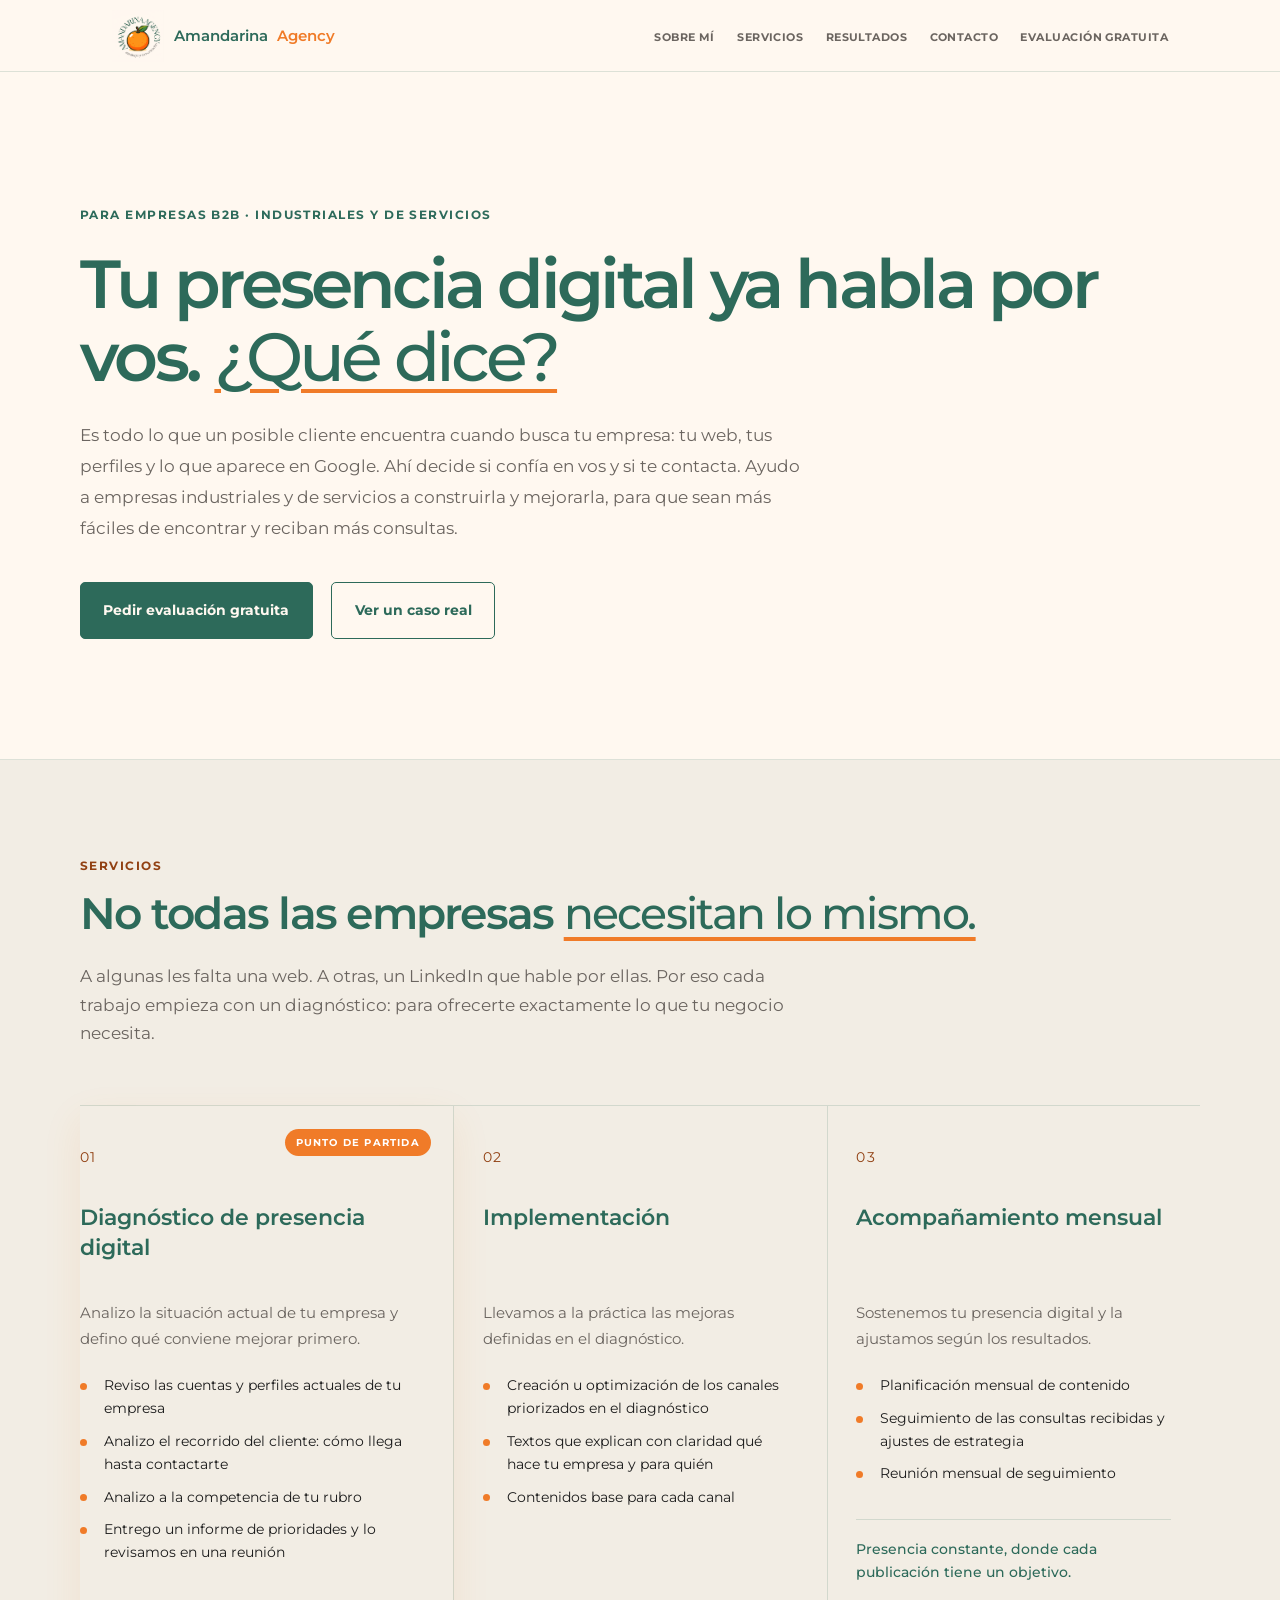
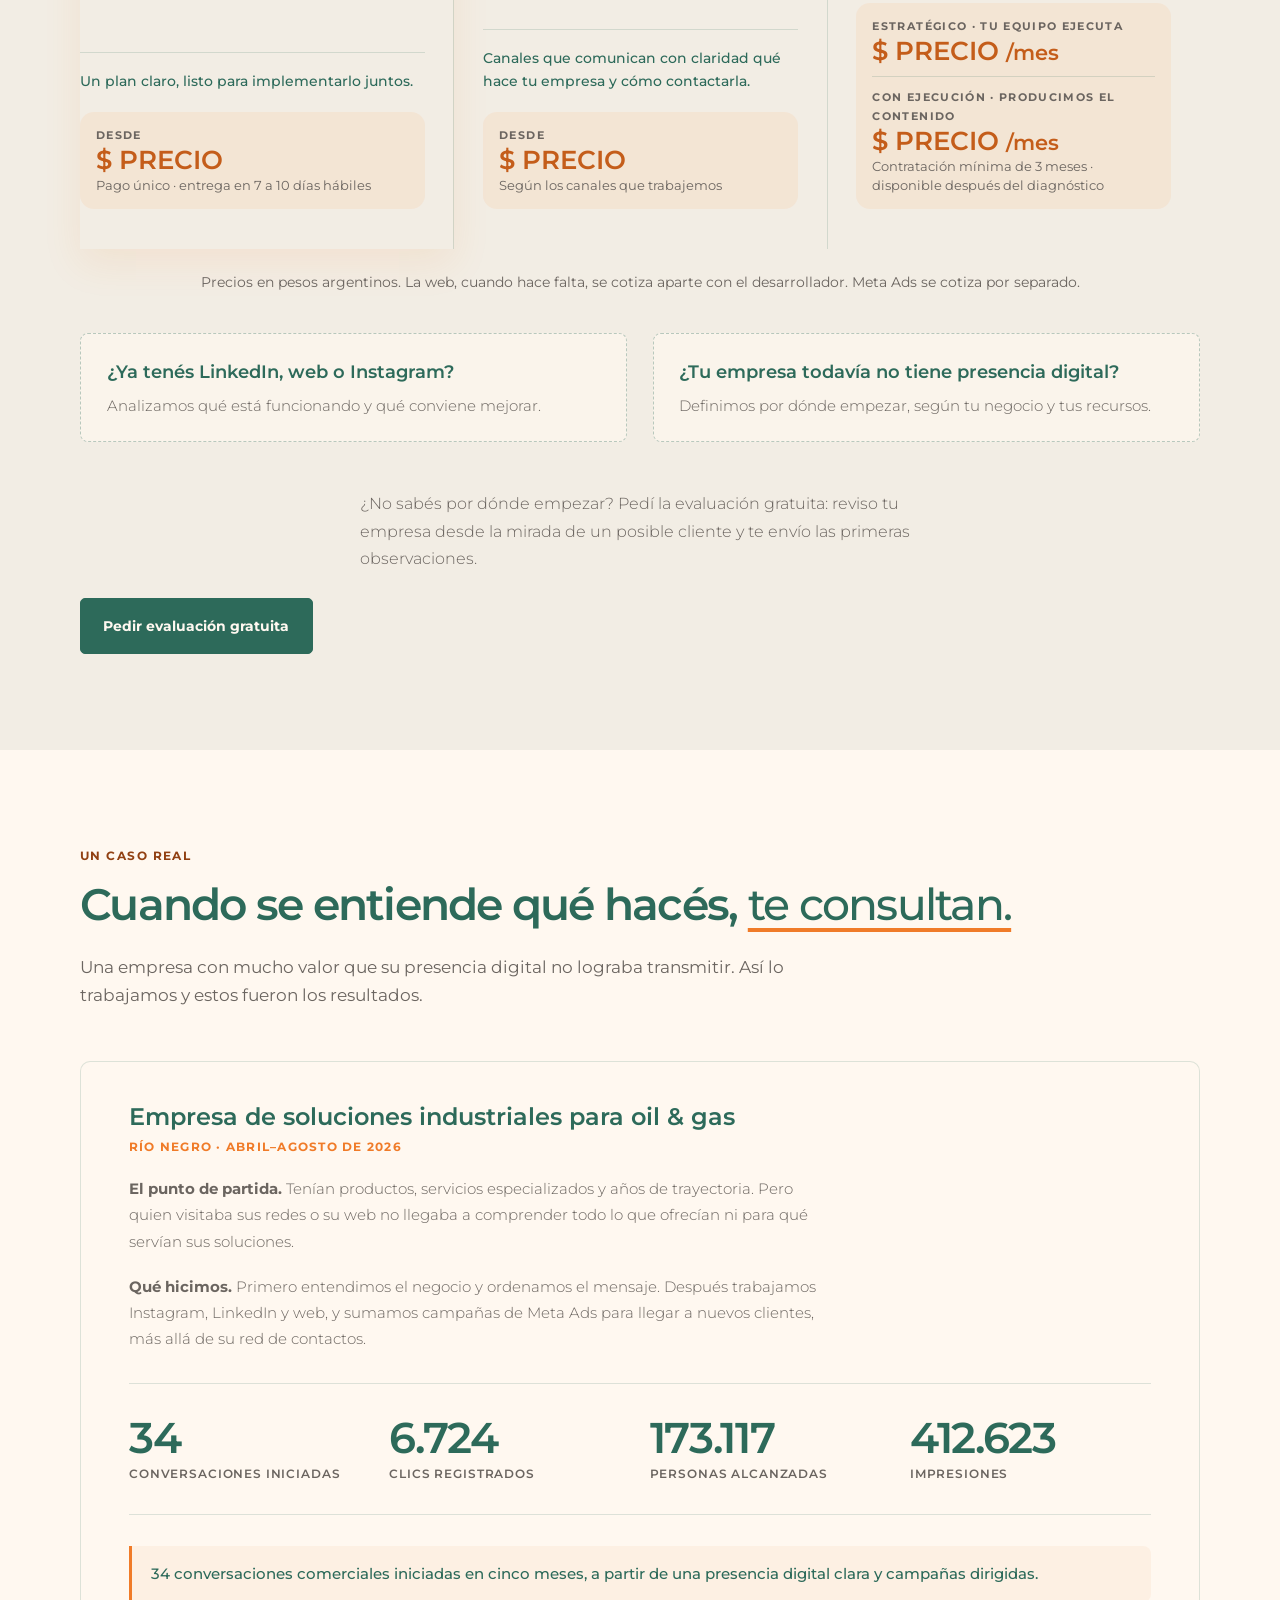
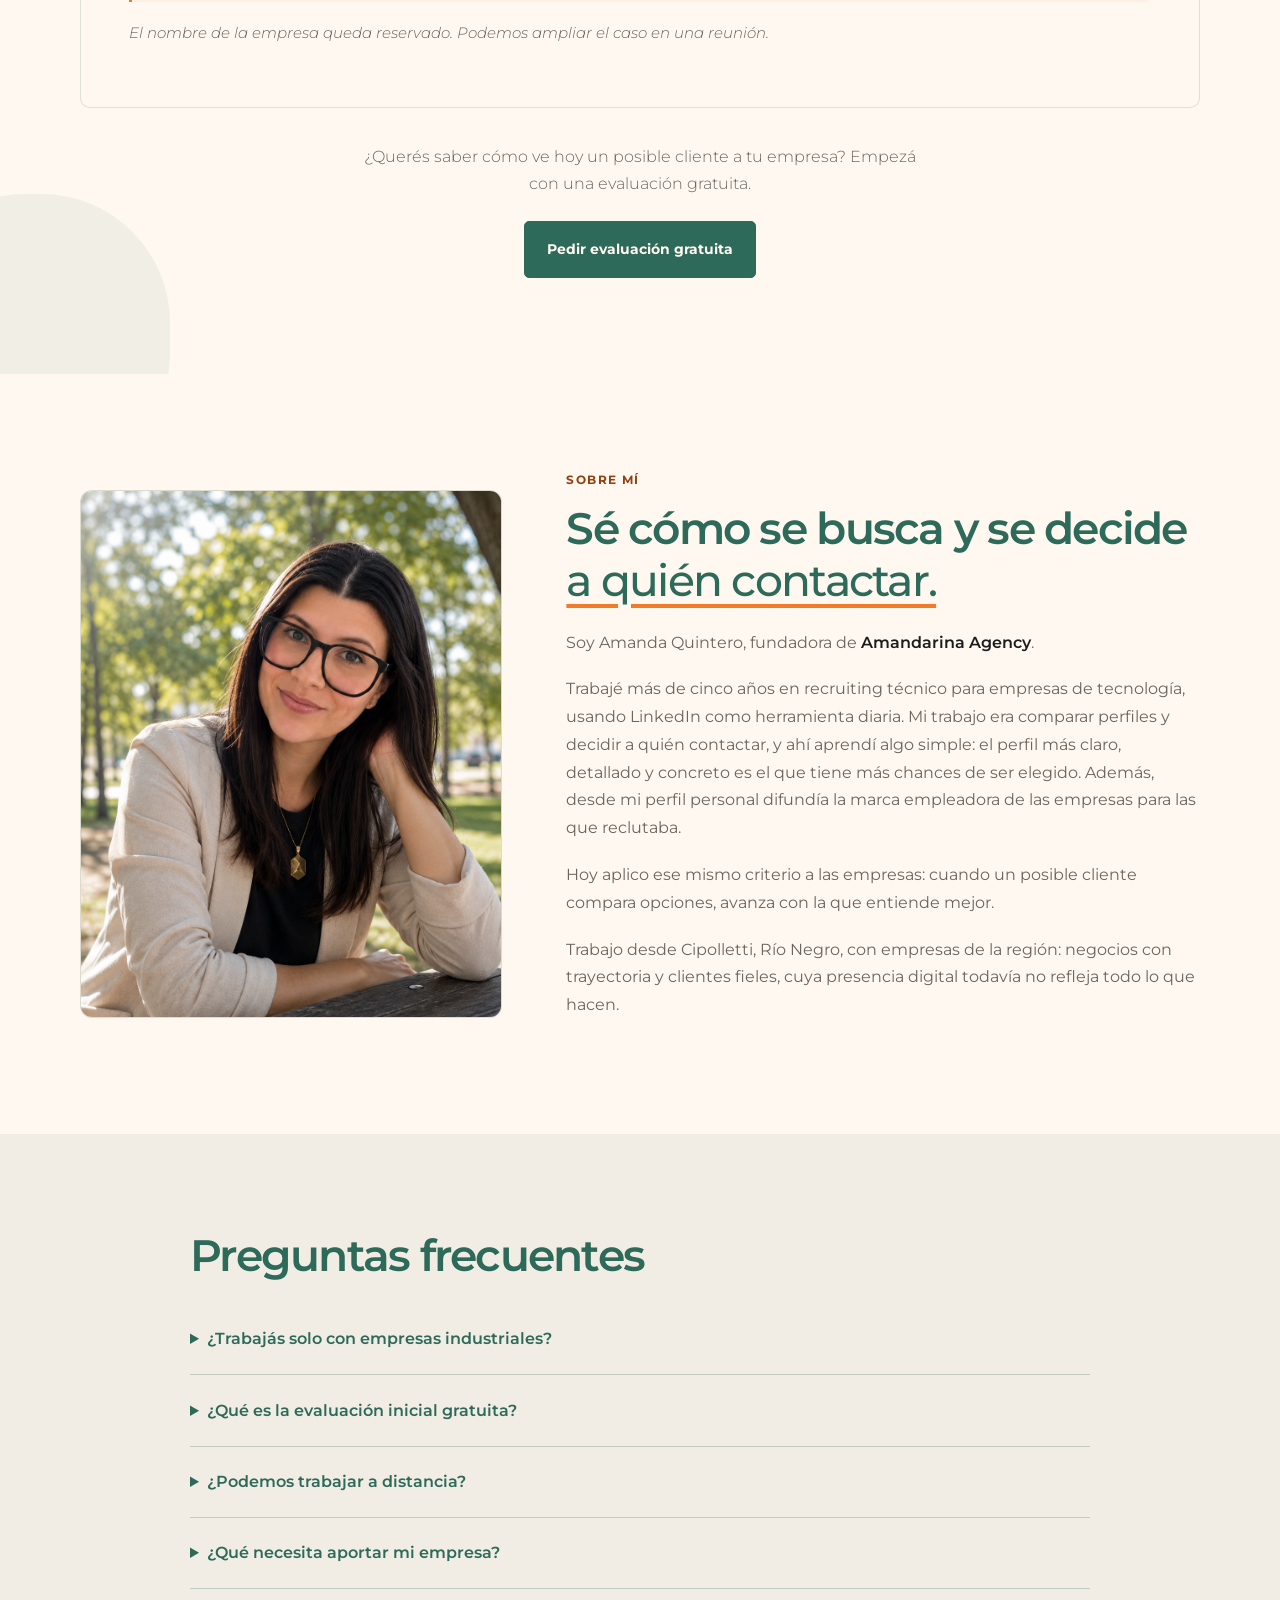
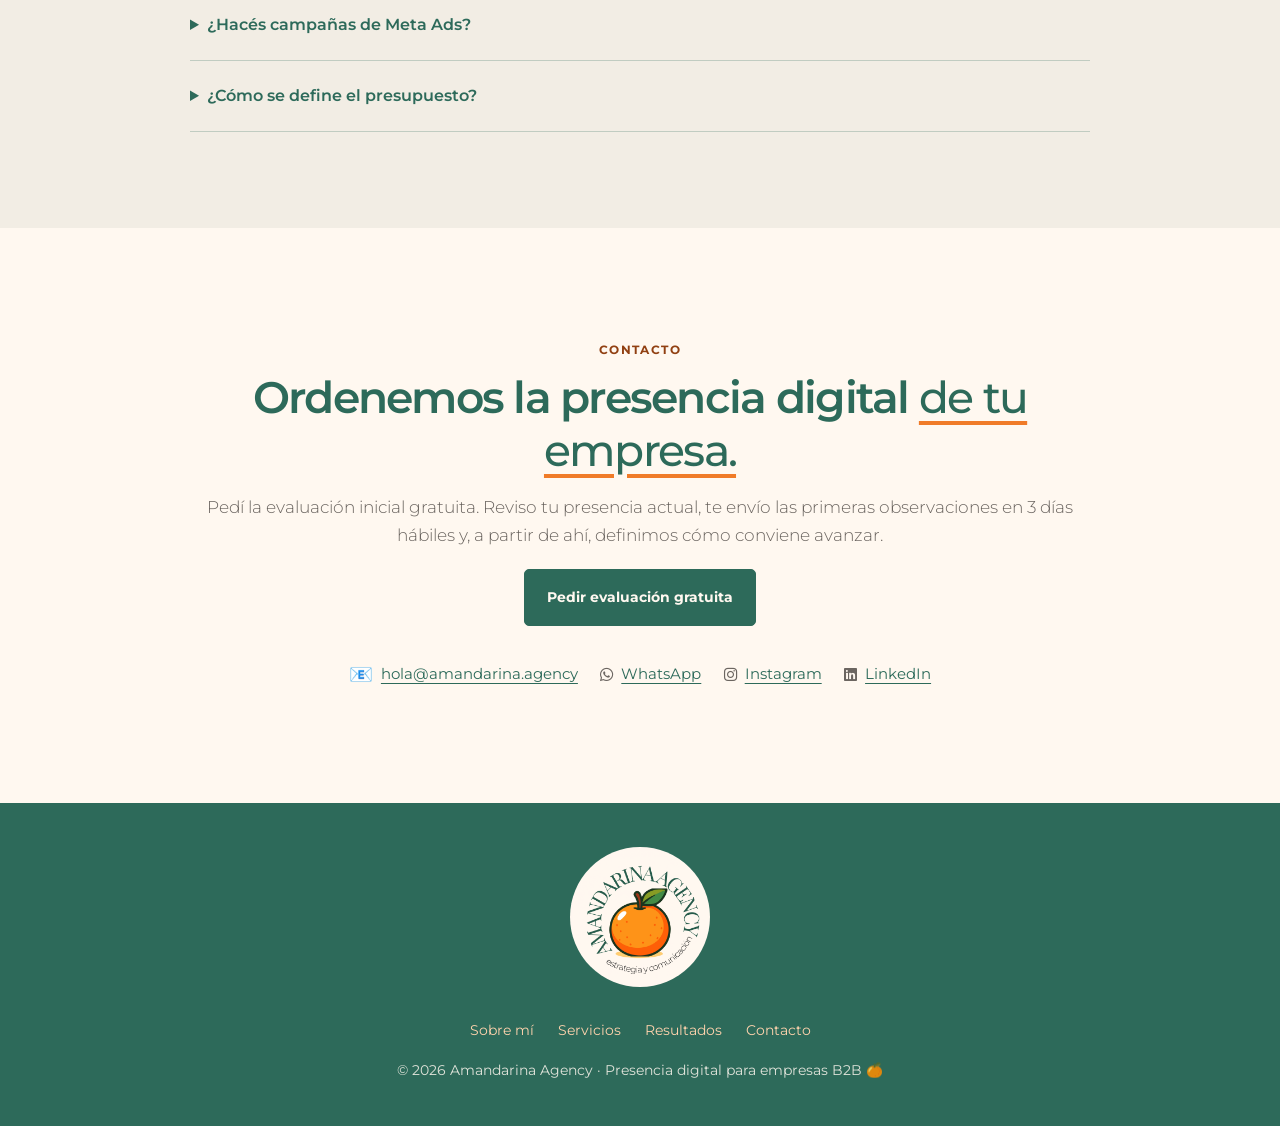
==== commit 6197bafb: "Update index.html" ====
--- a/index.html
+++ b/index.html
@@ -4,7 +4,7 @@
     <meta charset="UTF-8">
     <meta name="viewport" content="width=device-width, initial-scale=1.0">
     <title>Amandarina Agency · Presencia digital para empresas B2B</title>
-    <meta name="description" content="Ayudo a empresas industriales y de servicios a construir y mejorar su presencia digital para que sean más fáciles de encontrar y reciban más consultas. Desde Cipolletti, Río Negro.">
+    <meta name="description" content="Ayudo a empresas industriales y de servicios a construir y mejorar su presencia digital para que sean más fáciles de encontrar y reciban más consultas.">
     <link rel="preconnect" href="https://fonts.googleapis.com">
     <link rel="preconnect" href="https://fonts.gstatic.com" crossorigin>
     <link href="https://fonts.googleapis.com/css2?family=Playfair+Display:ital,wght@0,400;0,600;0,700;1,400;1,600&family=Playfair+Display+SC:wght@400;700&family=Montserrat:ital,wght@0,300;0,400;0,500;0,600;0,700;1,400&display=swap" rel="stylesheet">
@@ -506,7 +506,7 @@
             <div class="hero-tag animate-up">Para empresas B2B · industriales y de servicios</div>
             <h1 class="animate-up delay-1">Tu presencia digital ya habla por vos. <em>¿Qué dice?</em></h1>
             <p class="hero-sub animate-up delay-2">
-                Es todo lo que un posible cliente encuentra cuando busca tu empresa: tu web, tus perfiles y lo que aparece en Google. Ahí decide si confía en vos y si te escribe, muchas veces antes de hablar con vos. Ayudo a empresas industriales y de servicios a construirla y mejorarla, para que sean más fáciles de encontrar y reciban más consultas.
+                Es todo lo que un posible cliente encuentra cuando busca tu empresa: tu web, tus perfiles y lo que aparece en Google. Ahí decide si confía en vos y si te contacta. Ayudo a empresas industriales y de servicios a construirla y mejorarla, para que sean más fáciles de encontrar y reciban más consultas.
             </p>
             <div class="animate-up delay-3">
                 <a href="evaluacion.html" class="btn">Pedir evaluación gratuita</a>
@@ -526,8 +526,8 @@
             </div>
             <div class="services-grid">
 <article class="service-card featured"><span class="service-badge">Punto de partida</span><div class="service-icon">01</div><!-- PRECIO: completar antes de publicar --><h3>Diagnóstico de presencia digital</h3><p class="service-for">Analizo la situación actual de tu empresa y defino qué conviene mejorar primero.</p><ul class="service-list"><li>Reviso las cuentas y perfiles actuales de tu empresa</li><li>Analizo el recorrido del cliente: cómo llega hasta contactarte</li><li>Analizo a la competencia de tu rubro</li><li>Entrego un informe de prioridades y lo revisamos en una reunión</li></ul><div class="service-result">Un plan claro, listo para implementarlo juntos.</div><div class="service-price"><span class="service-price-from">Desde</span><span class="service-price-num">$ PRECIO</span><span class="service-price-note">Pago único · entrega en 7 a 10 días hábiles</span></div></article>
-<article class="service-card"><div class="service-icon">02</div><!-- PRECIO: completar antes de publicar --><h3>Implementación</h3><p class="service-for">Llevamos a la práctica las mejoras definidas en el diagnóstico.</p><ul class="service-list"><li>Creación u optimización de los canales priorizados en el diagnóstico</li><li>Textos que explican con claridad qué hace tu empresa y para quién</li><li>Contenidos base para cada canal</li><li>Coordinación con proveedores externos cuando el proyecto lo requiere</li></ul><div class="service-result">Canales que comunican con claridad qué hace tu empresa y cómo contactarla.</div><div class="service-price"><span class="service-price-from">Desde</span><span class="service-price-num">$ PRECIO</span><span class="service-price-note">Según los canales que trabajemos</span></div></article>
-<article class="service-card"><div class="service-icon">03</div><!-- PRECIO: completar antes de publicar --><h3>Acompañamiento mensual</h3><p class="service-for">Sostenemos tu presencia digital y la ajustamos según los resultados.</p><ul class="service-list"><li>Planificación mensual de contenido</li><li>Seguimiento de las consultas recibidas y ajustes de estrategia</li><li>Reunión mensual de seguimiento con tu equipo</li></ul><div class="service-result">Una presencia constante, donde cada publicación tiene un objetivo.</div><div class="service-price"><div class="service-price-row"><span class="service-price-from">Estratégico · tu equipo ejecuta</span><span class="service-price-num">$ PRECIO <small>/mes</small></span></div><div class="service-price-row"><span class="service-price-from">Con ejecución · producimos el contenido</span><span class="service-price-num">$ PRECIO <small>/mes</small></span></div><span class="service-price-note">Contratación mínima de 3 meses · disponible después del diagnóstico</span></div></article>
+<article class="service-card"><div class="service-icon">02</div><!-- PRECIO: completar antes de publicar --><h3>Implementación</h3><p class="service-for">Llevamos a la práctica las mejoras definidas en el diagnóstico.</p><ul class="service-list"><li>Creación u optimización de los canales priorizados en el diagnóstico</li><li>Textos que explican con claridad qué hace tu empresa y para quién</li><li>Contenidos base para cada canal</li></ul><div class="service-result">Canales que comunican con claridad qué hace tu empresa y cómo contactarla.</div><div class="service-price"><span class="service-price-from">Desde</span><span class="service-price-num">$ PRECIO</span><span class="service-price-note">Según los canales que trabajemos</span></div></article>
+<article class="service-card"><div class="service-icon">03</div><!-- PRECIO: completar antes de publicar --><h3>Acompañamiento mensual</h3><p class="service-for">Sostenemos tu presencia digital y la ajustamos según los resultados.</p><ul class="service-list"><li>Planificación mensual de contenido</li><li>Seguimiento de las consultas recibidas y ajustes de estrategia</li><li>Reunión mensual de seguimiento</li></ul><div class="service-result">Presencia constante, donde cada publicación tiene un objetivo.</div><div class="service-price"><div class="service-price-row"><span class="service-price-from">Estratégico · tu equipo ejecuta</span><span class="service-price-num">$ PRECIO <small>/mes</small></span></div><div class="service-price-row"><span class="service-price-from">Con ejecución · producimos el contenido</span><span class="service-price-num">$ PRECIO <small>/mes</small></span></div><span class="service-price-note">Contratación mínima de 3 meses · disponible después del diagnóstico</span></div></article>
 </div>
             <p class="services-price-note">Precios en pesos argentinos. La web, cuando hace falta, se cotiza aparte con el desarrollador. Meta Ads se cotiza por separado.</p>
             <div class="entry-points">
@@ -568,7 +568,7 @@
                     <h3>Empresa de soluciones industriales para oil &amp; gas</h3>
                     <div class="proof-sector">Río Negro · Abril–agosto de 2026</div>
                     <p class="proof-lead">
-                        <strong>El punto de partida.</strong> Tenían productos, servicios especializados y años de trayectoria. Pero quien visitaba sus redes o su web no llegaba a comprender todo lo que ofrecían ni para qué servían sus soluciones.</p><p class="proof-lead"><strong>Qué hicimos.</strong> Primero entendimos el negocio y ordenamos el mensaje. Después trabajamos su Instagram, su LinkedIn y su web, y sumamos campañas de Meta Ads para llegar a nuevos clientes, más allá de su red de contactos.
+                        <strong>El punto de partida.</strong> Tenían productos, servicios especializados y años de trayectoria. Pero quien visitaba sus redes o su web no llegaba a comprender todo lo que ofrecían ni para qué servían sus soluciones.</p><p class="proof-lead"><strong>Qué hicimos.</strong> Primero entendimos el negocio y ordenamos el mensaje. Después trabajamos Instagram, LinkedIn y web, y sumamos campañas de Meta Ads para llegar a nuevos clientes, más allá de su red de contactos.
                     </p>
                     <div class="proof-stats">
                         <div class="proof-stat">
@@ -639,7 +639,7 @@
             <div class="contact-inner">
                 <div class="section-label">Contacto</div>
                 <h2 class="section-title">Ordenemos la presencia digital <em>de tu empresa.</em></h2>
-                <p>Pedí la evaluación inicial gratuita. Reviso tu presencia actual, te envío las primeras observaciones en 3 días hábiles y, a partir de ahí, definimos si conviene avanzar con el diagnóstico, la implementación o el acompañamiento.</p>
+                <p>Pedí la evaluación inicial gratuita. Reviso tu presencia actual, te envío las primeras observaciones en 3 días hábiles y, a partir de ahí, definimos cómo conviene avanzar.</p>
                 <a href="evaluacion.html" class="btn">Pedir evaluación gratuita</a>
                 <div class="contact-methods mt-3">
                     <div class="contact-method">
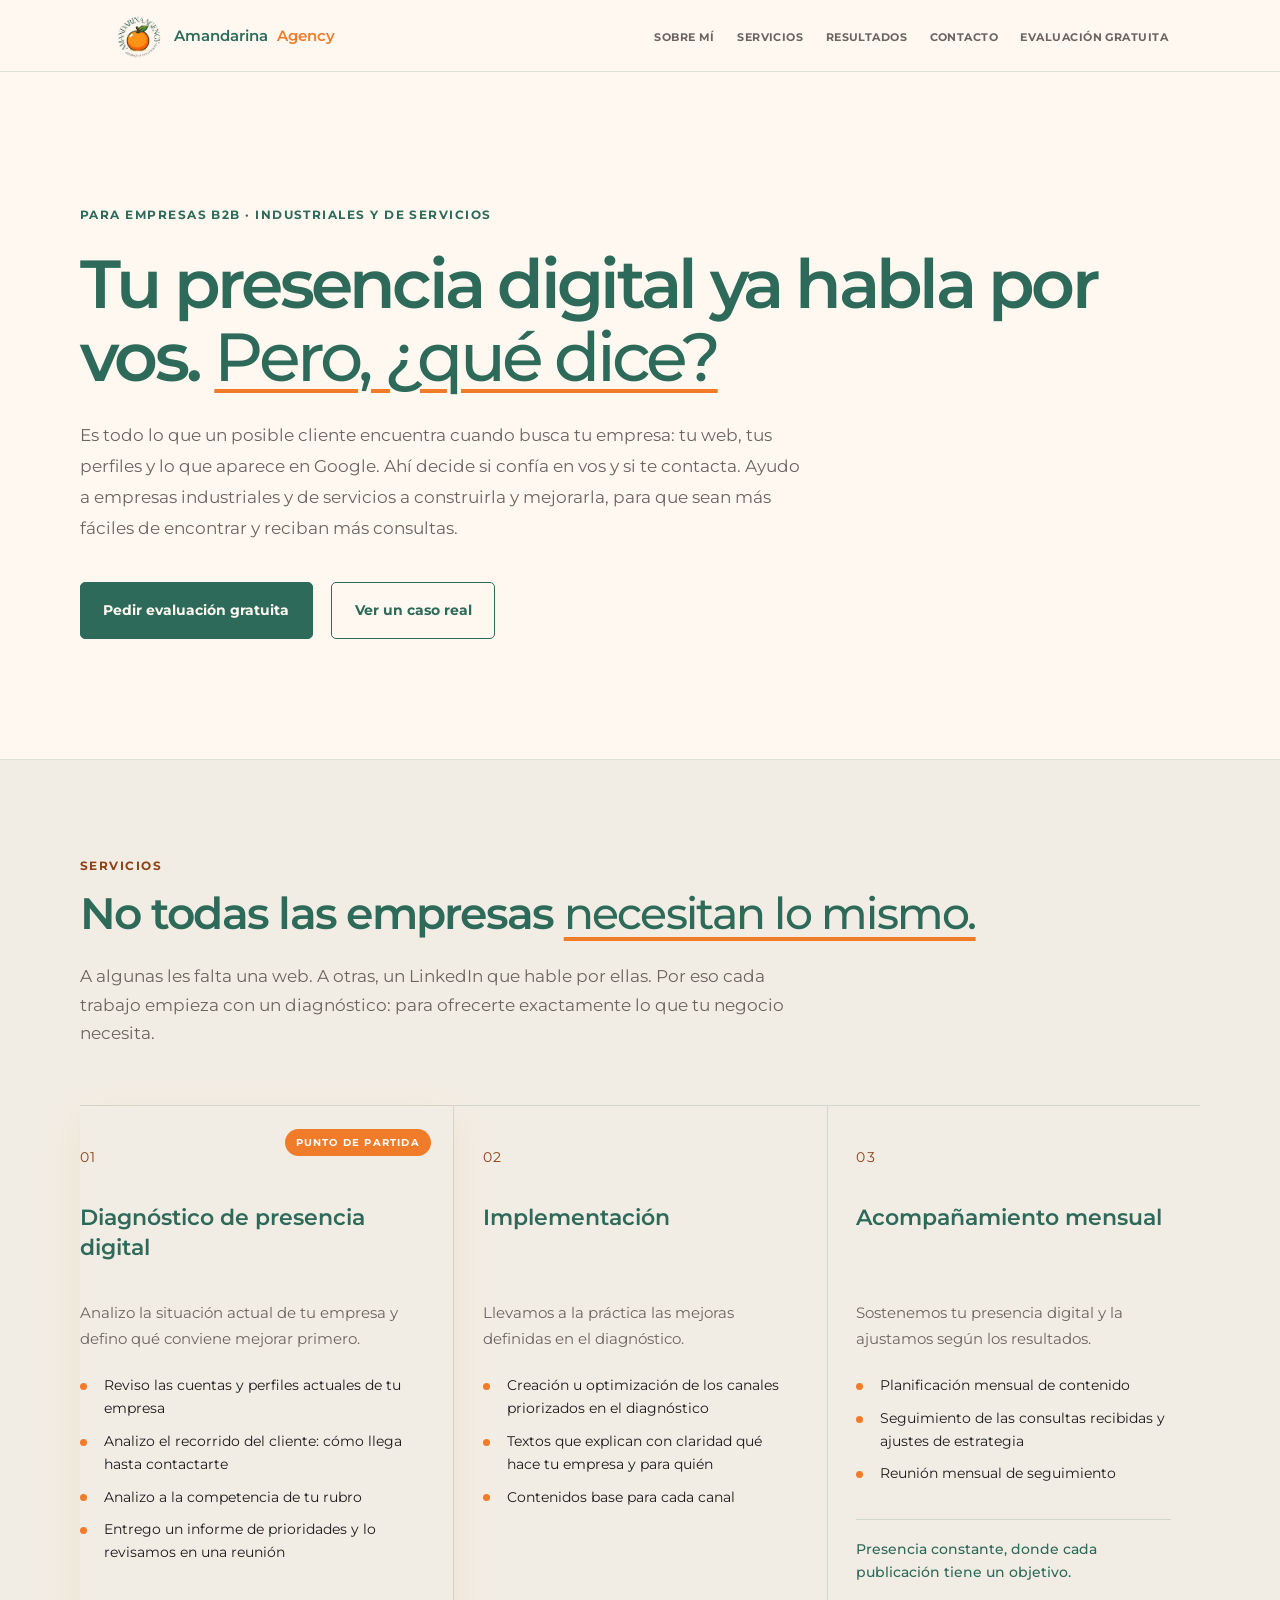
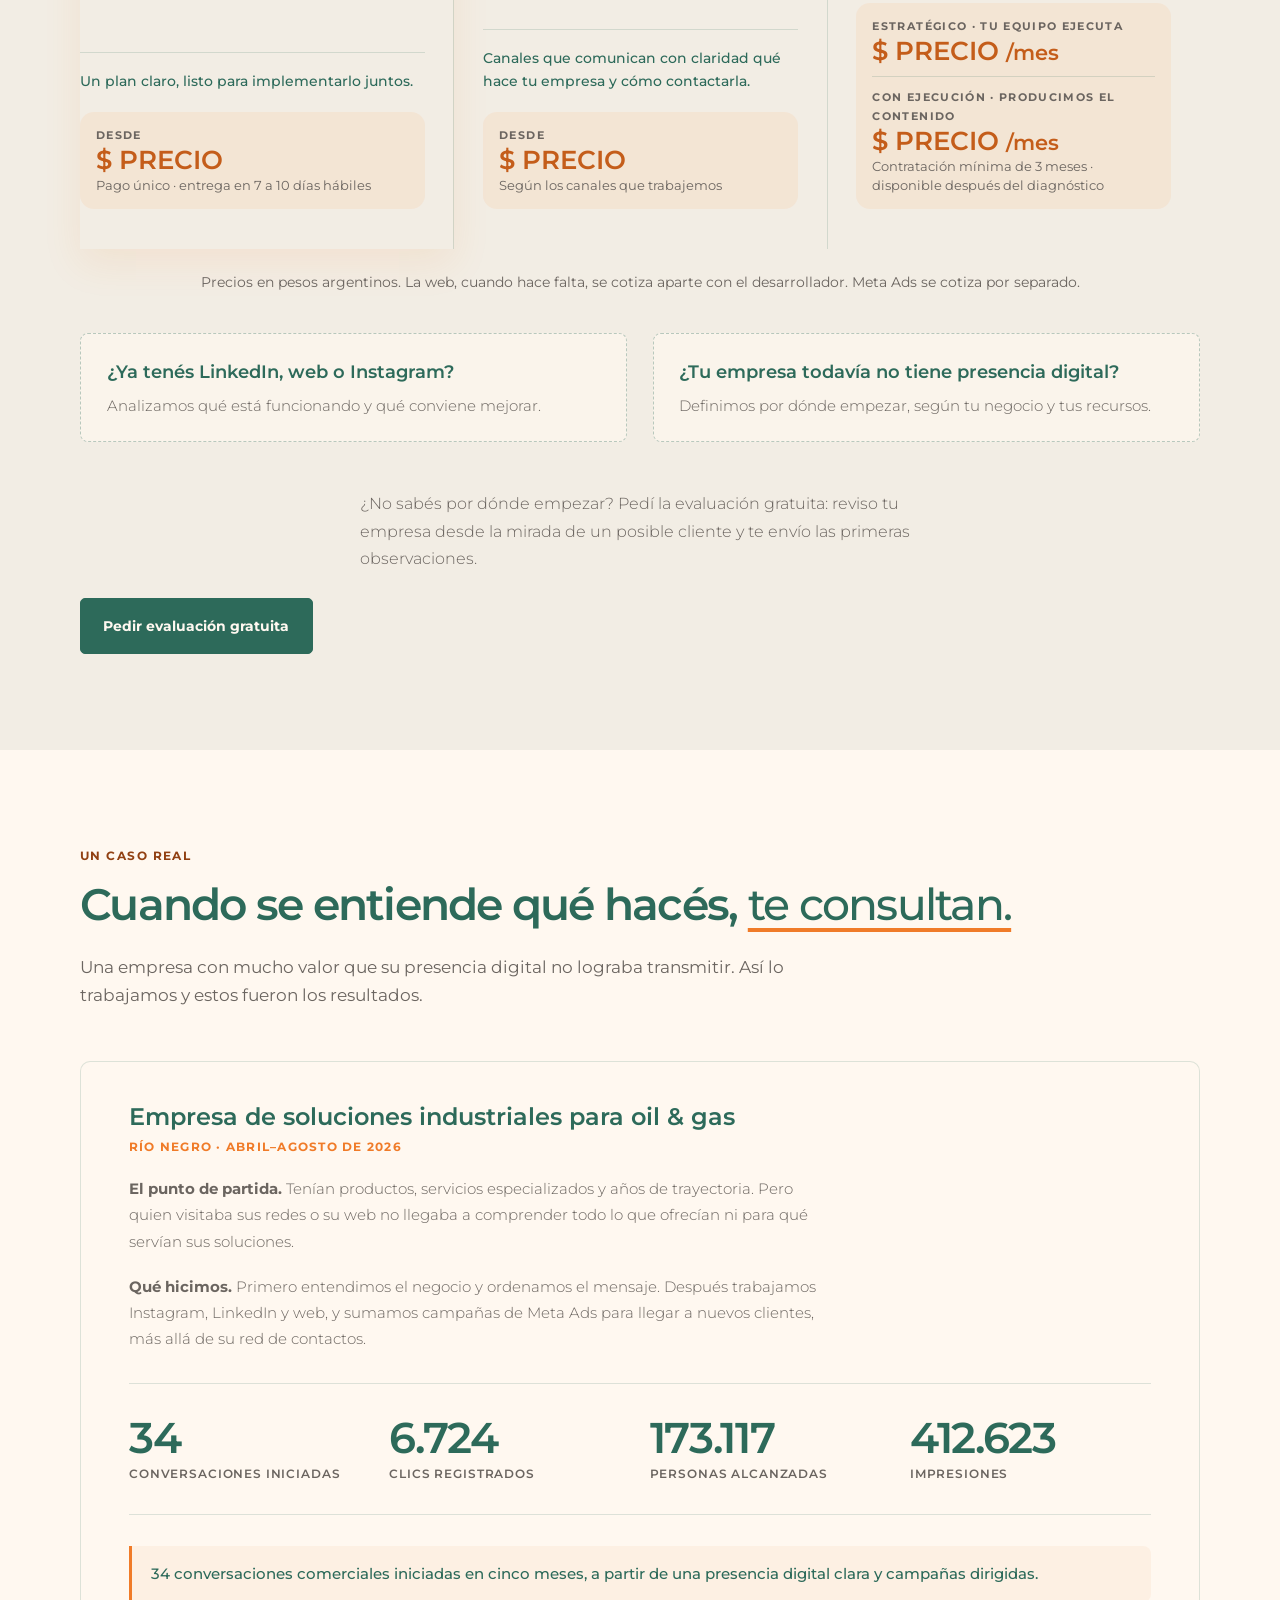
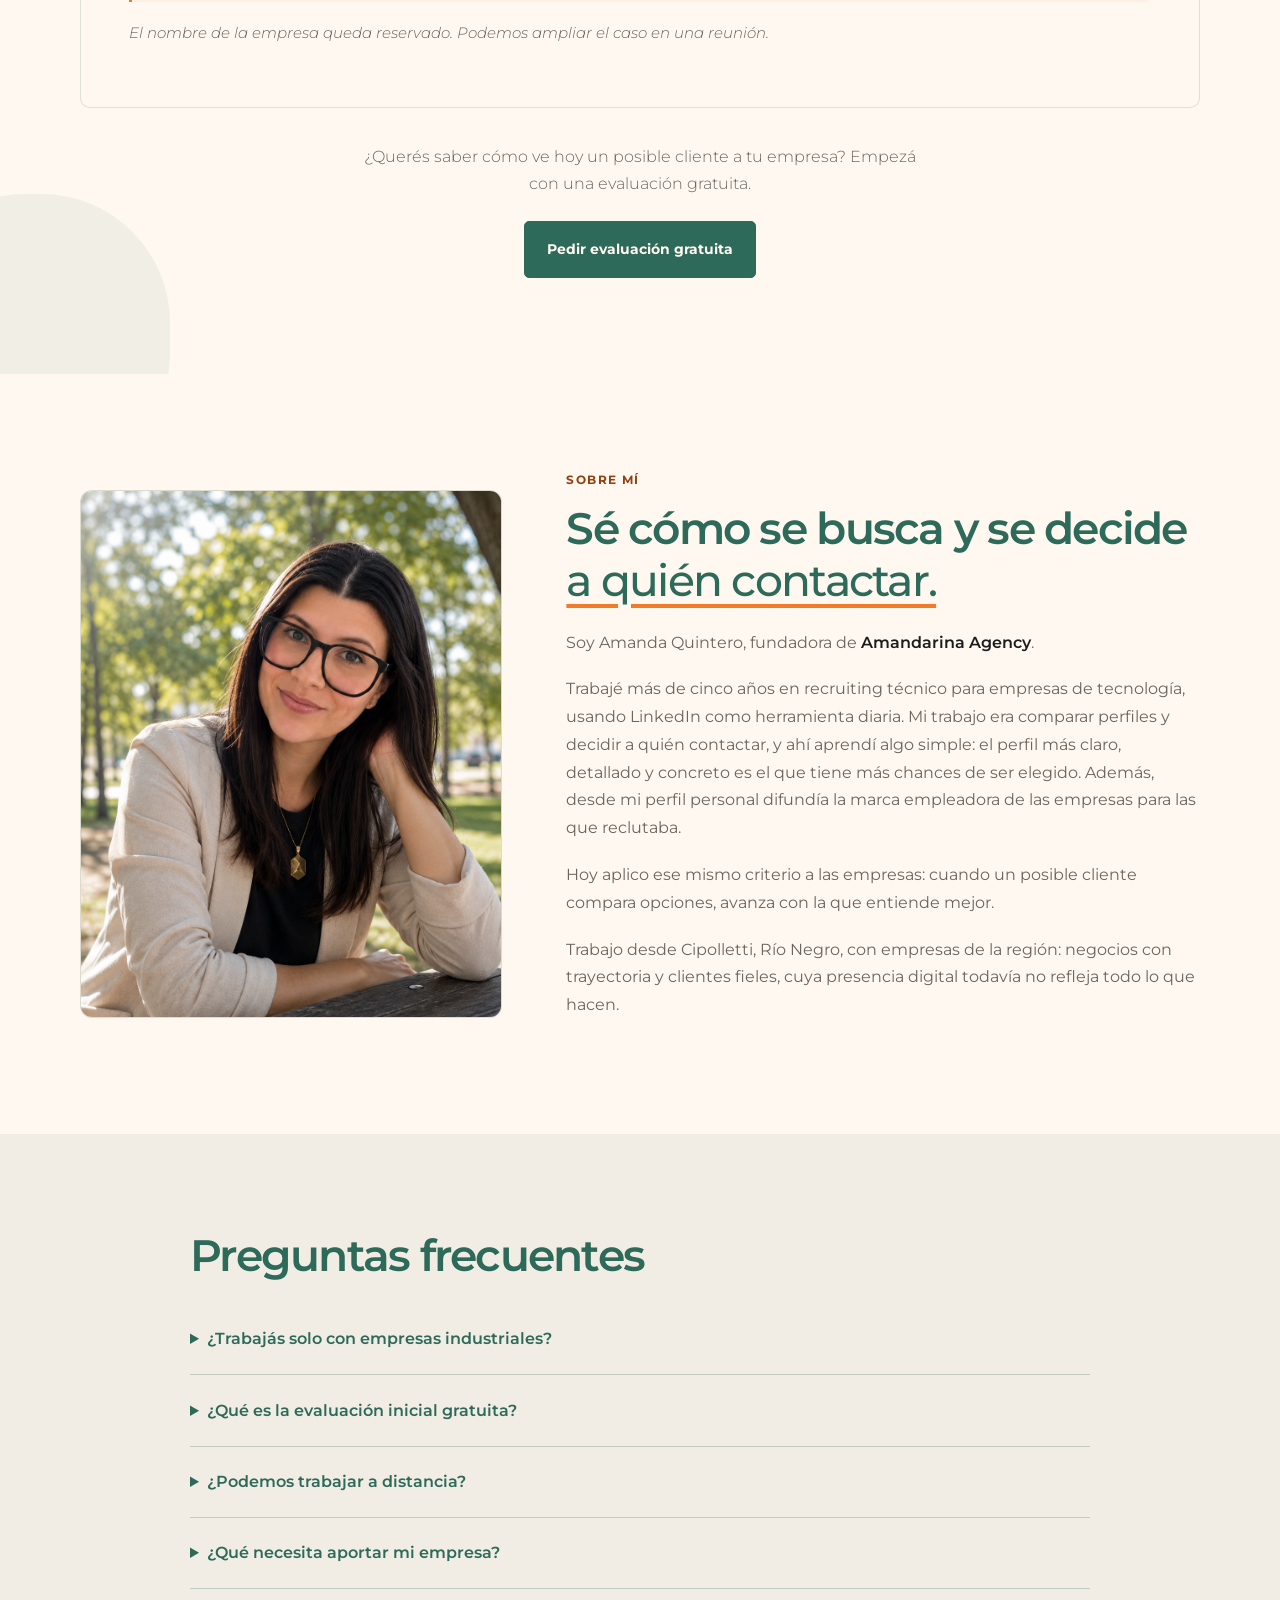
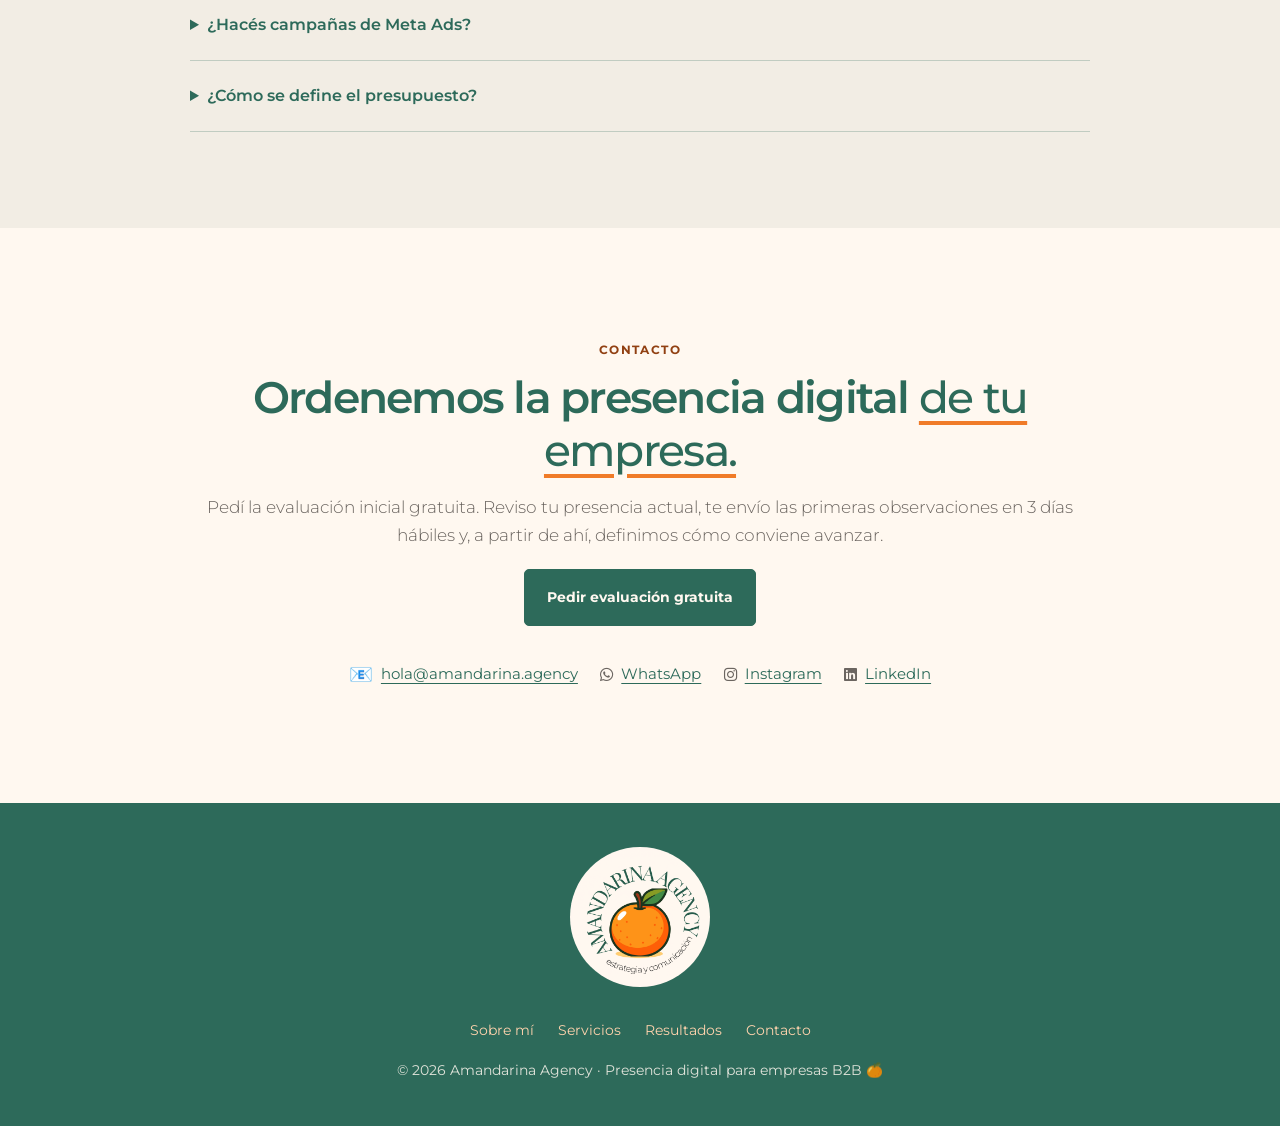
==== commit 7d22ce94: "Update index.html" ====
--- a/index.html
+++ b/index.html
@@ -504,7 +504,7 @@
         <div class="hero-shape" aria-hidden="true"></div>
         <div class="hero-content">
             <div class="hero-tag animate-up">Para empresas B2B · industriales y de servicios</div>
-            <h1 class="animate-up delay-1">Tu presencia digital ya habla por vos. <em>¿Qué dice?</em></h1>
+            <h1 class="animate-up delay-1">Tu presencia digital ya habla por vos. <em>Pero, ¿qué dice?</em></h1>
             <p class="hero-sub animate-up delay-2">
                 Es todo lo que un posible cliente encuentra cuando busca tu empresa: tu web, tus perfiles y lo que aparece en Google. Ahí decide si confía en vos y si te contacta. Ayudo a empresas industriales y de servicios a construirla y mejorarla, para que sean más fáciles de encontrar y reciban más consultas.
             </p>
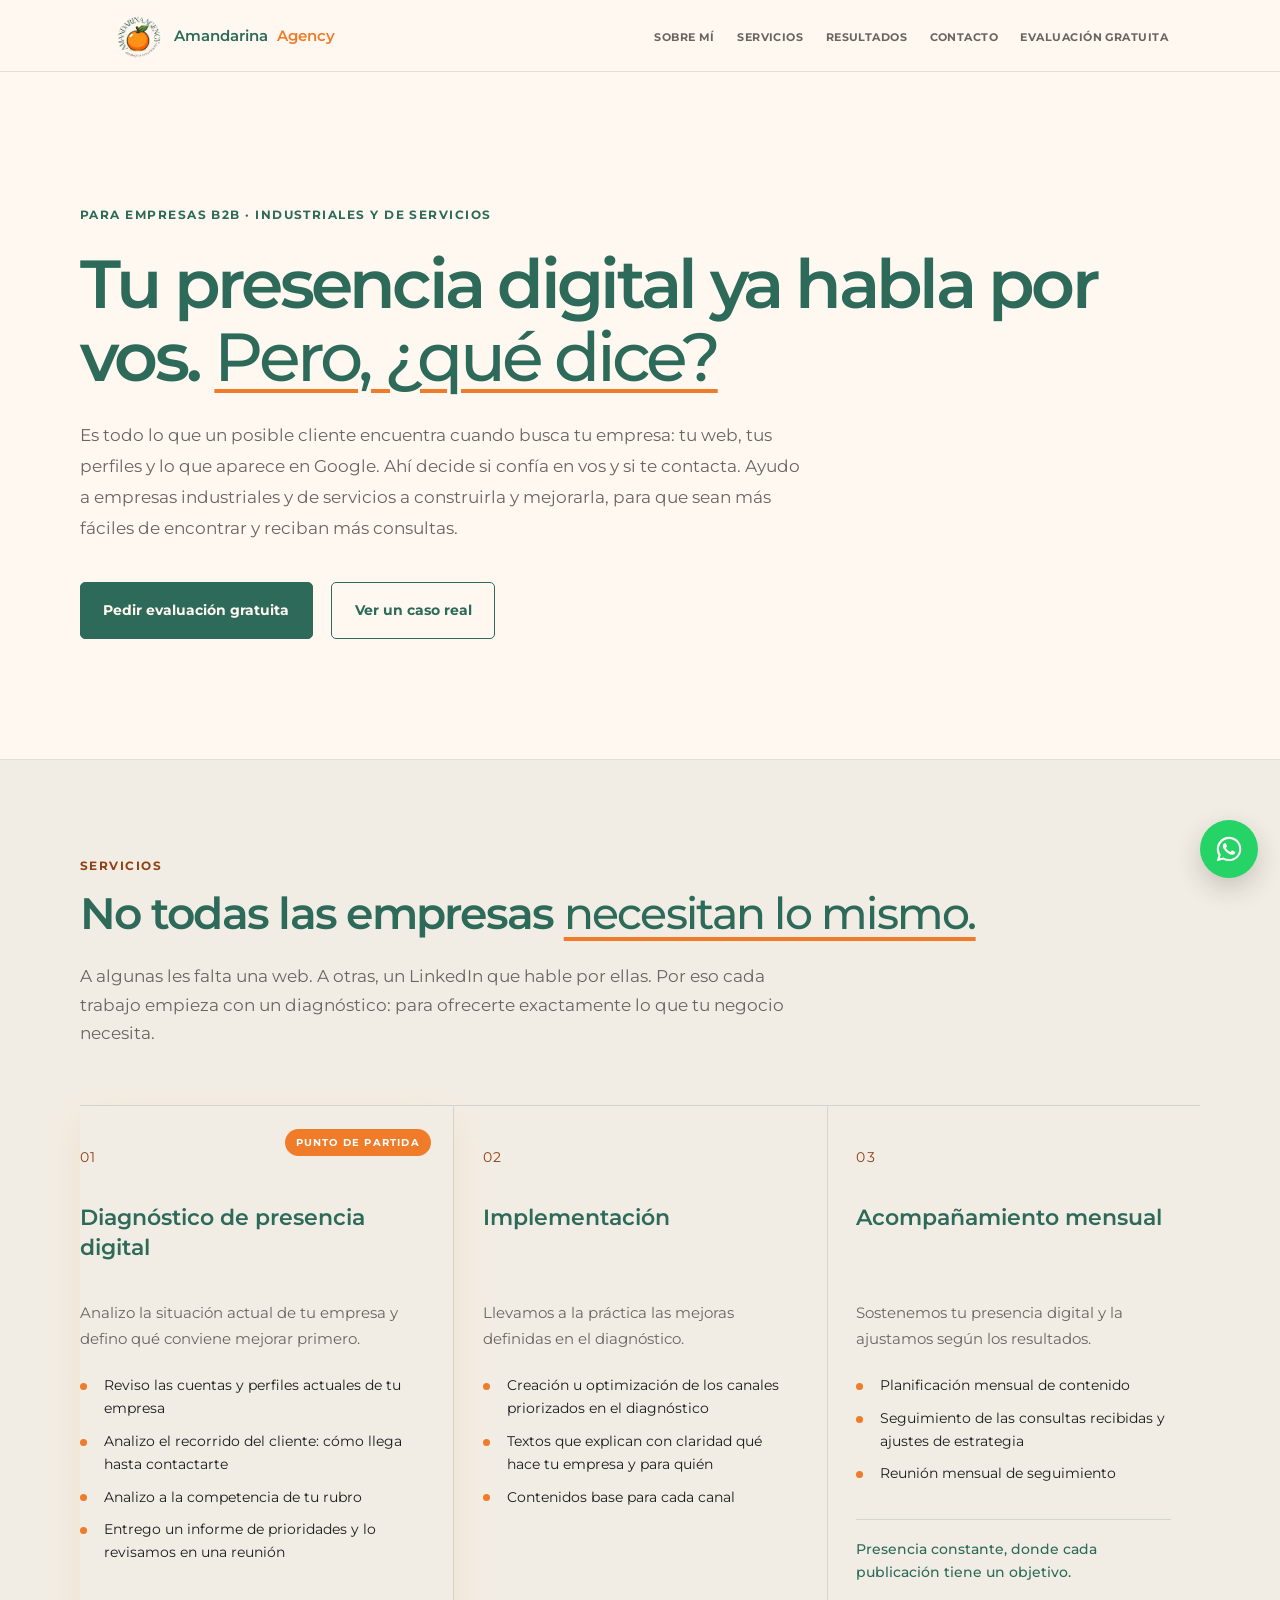
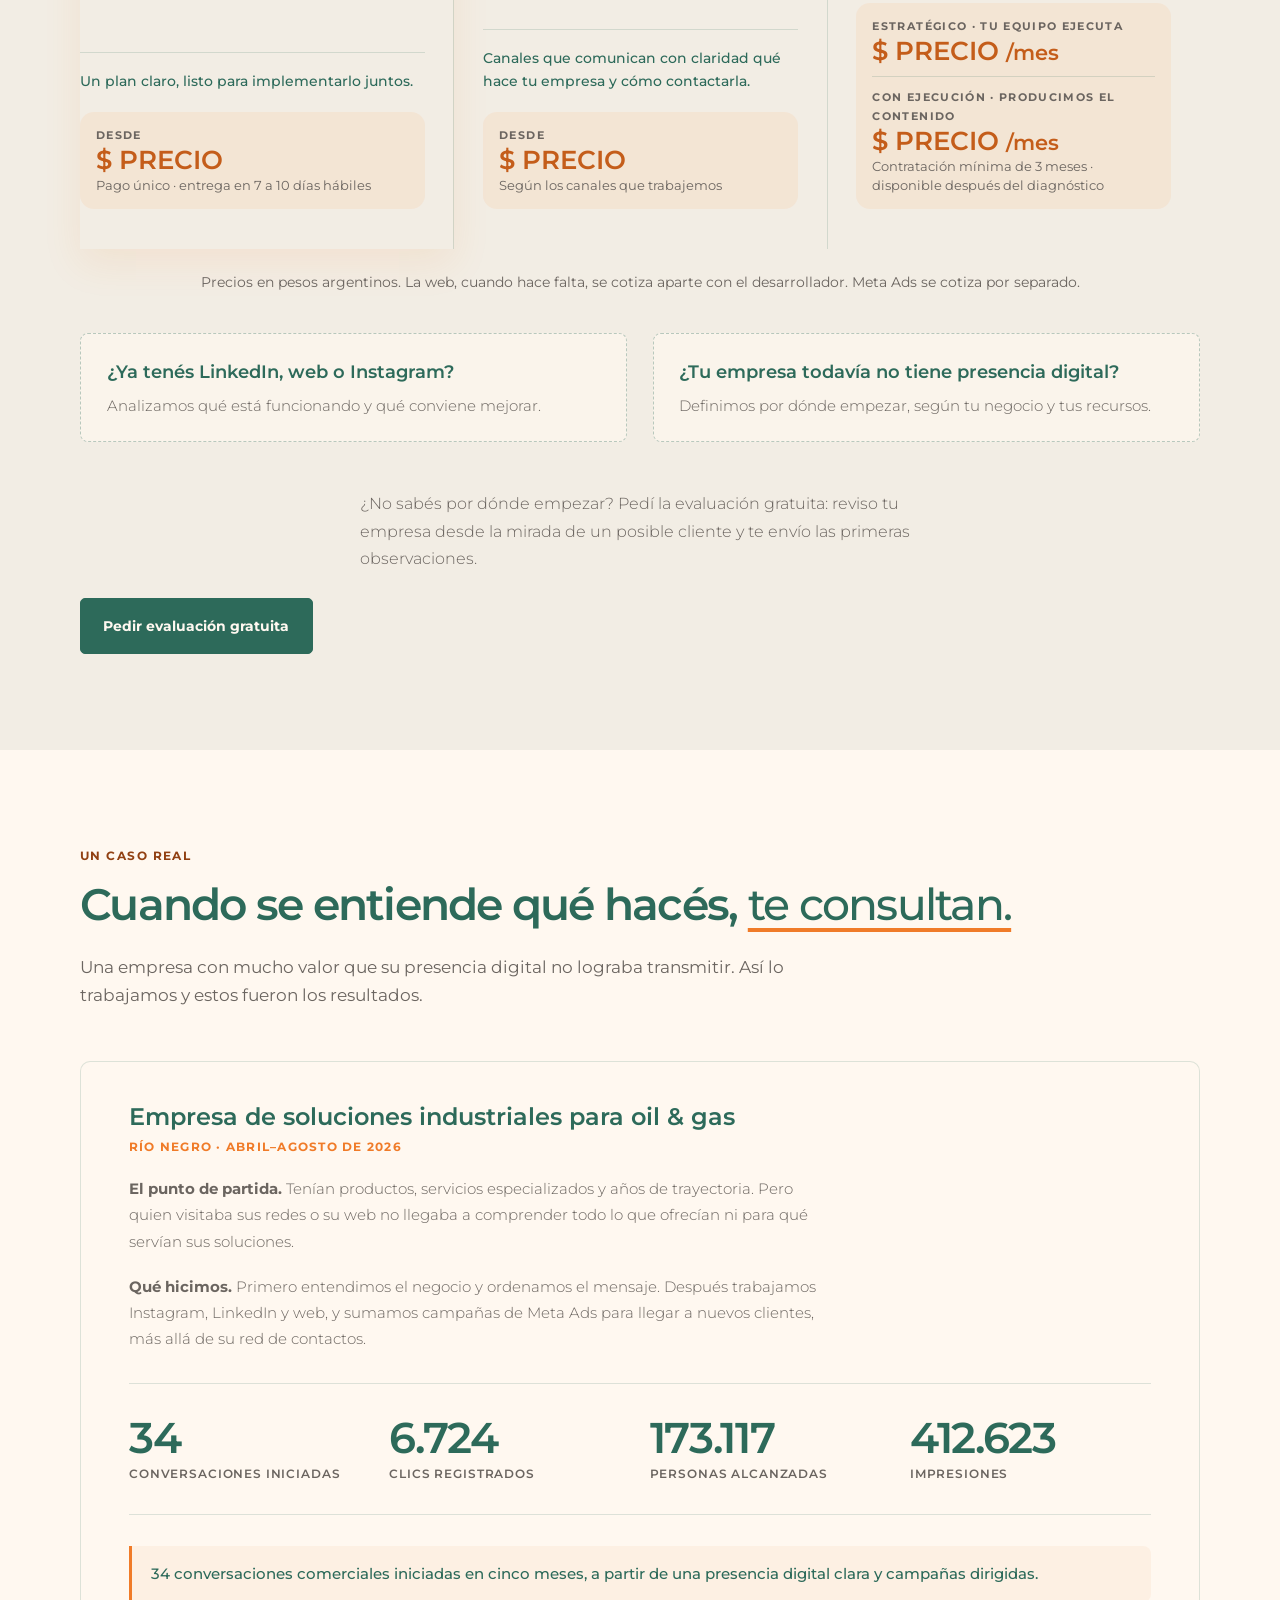
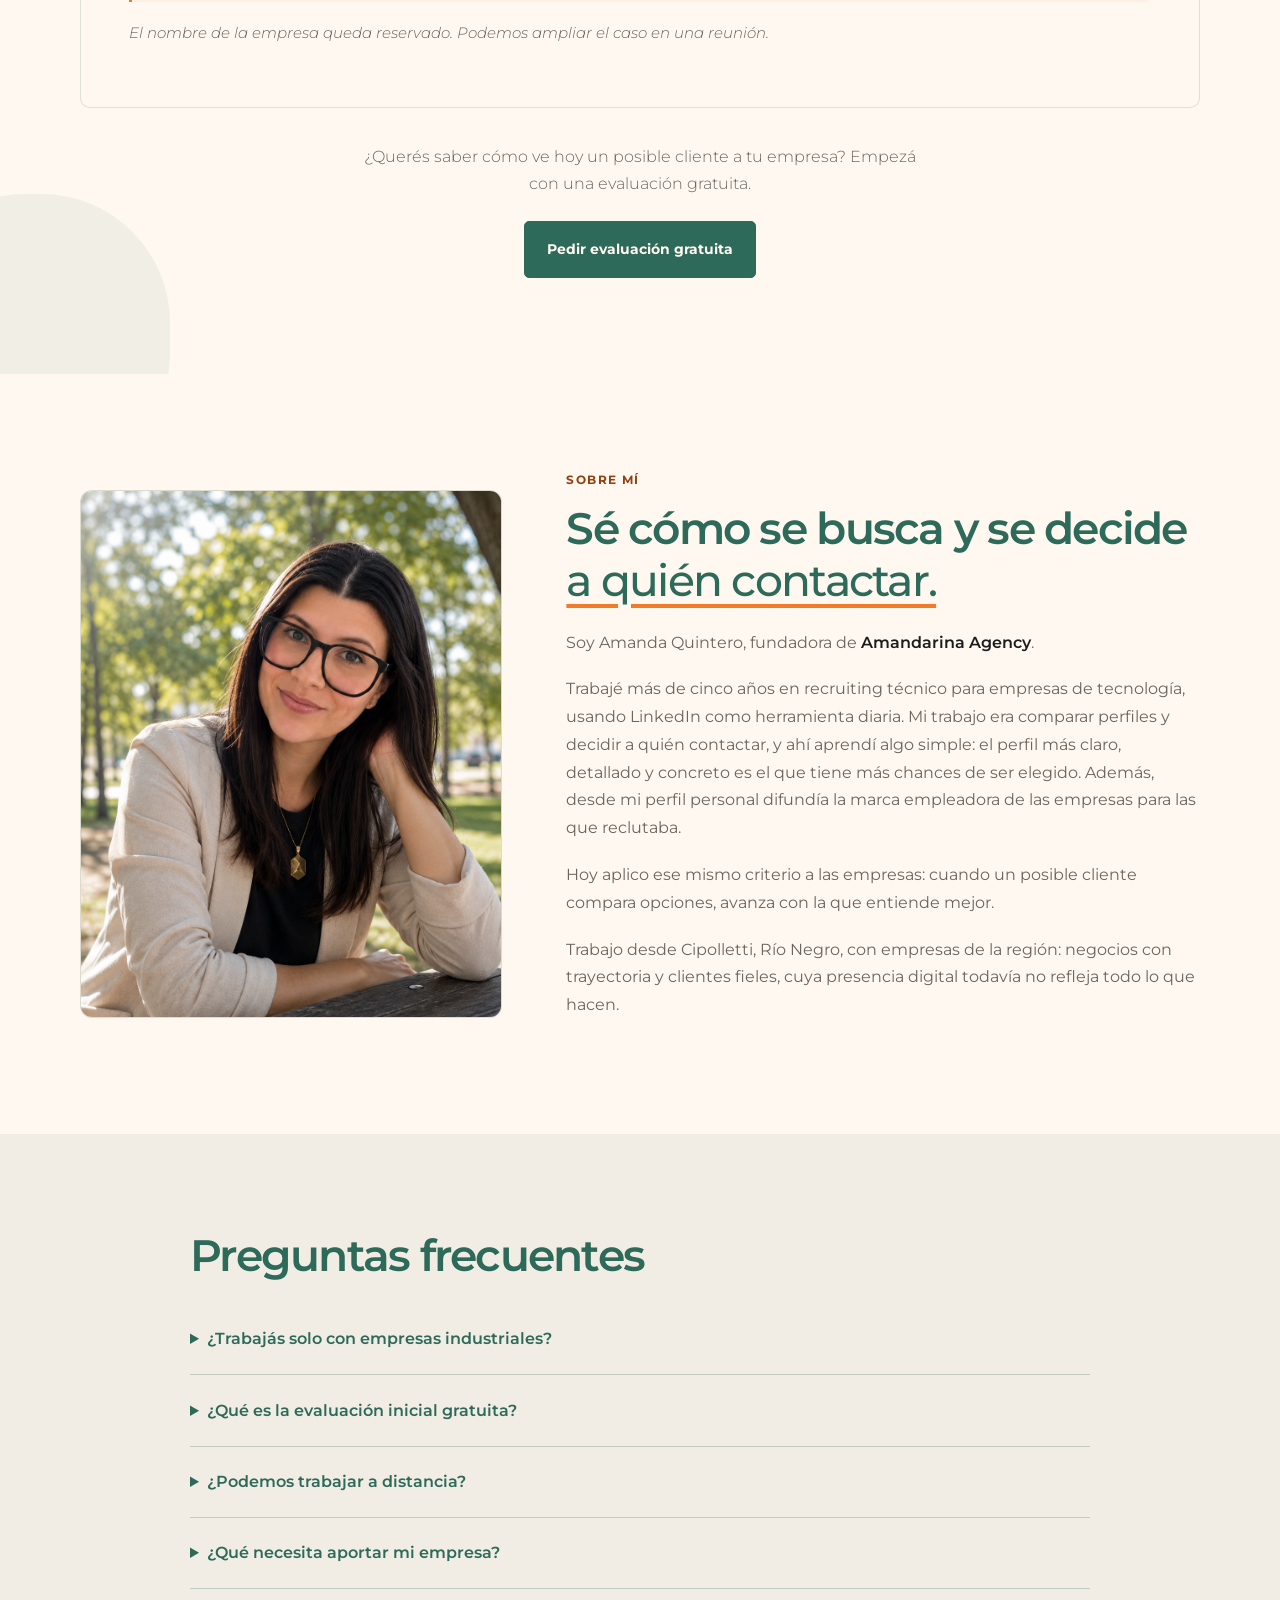
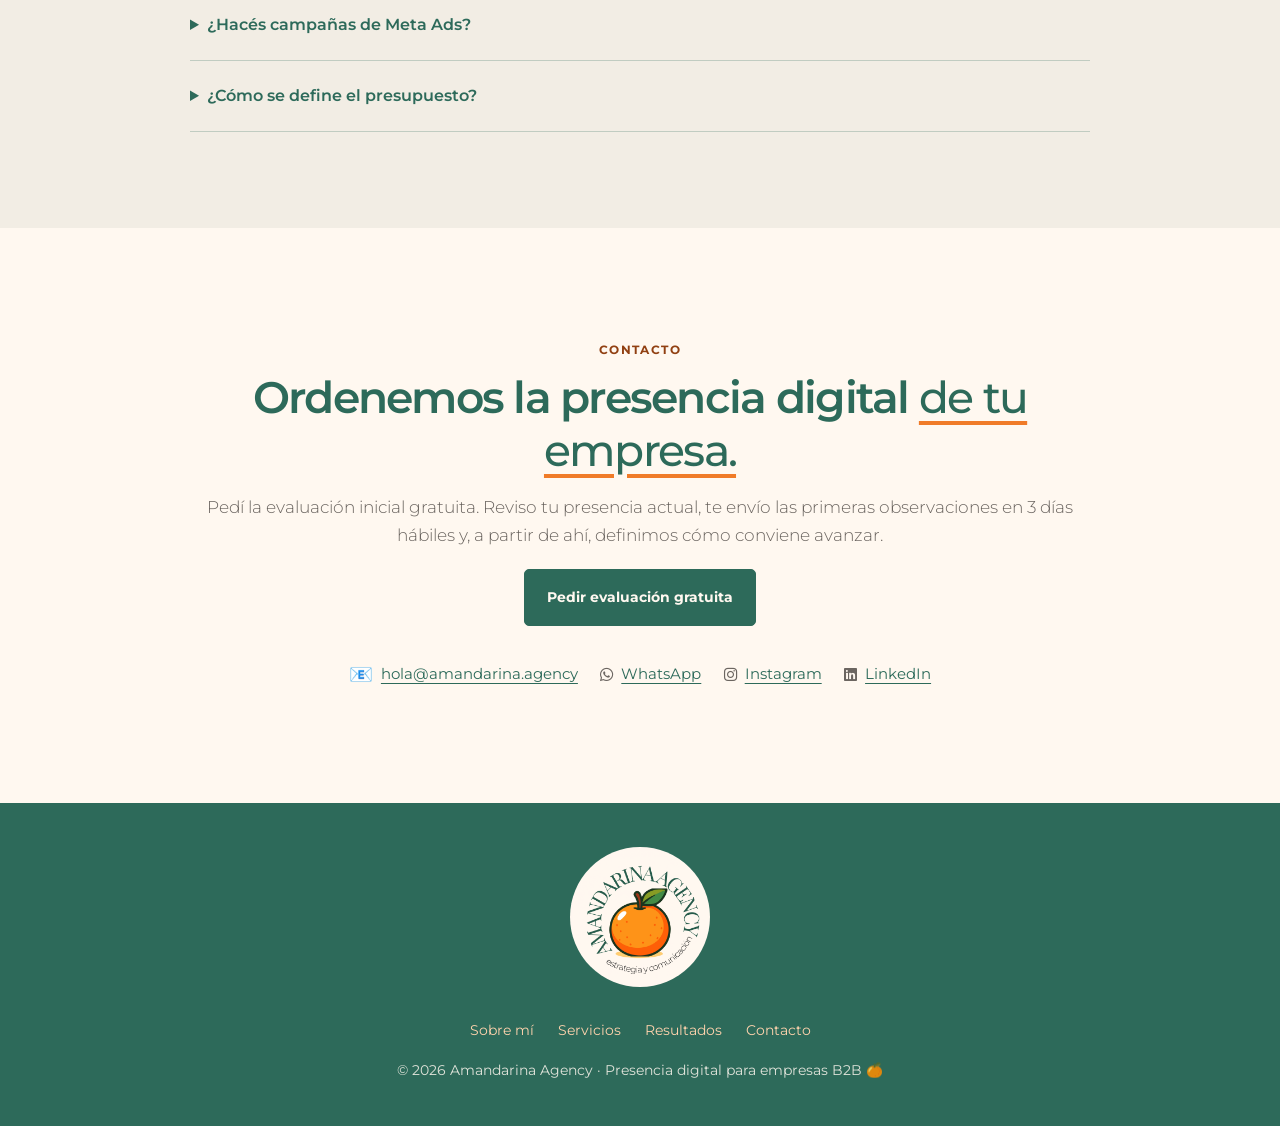
==== commit b39d95ba: "Add files via upload" ====
--- a/index.html
+++ b/index.html
@@ -441,6 +441,18 @@
         .footer-logo { width: 300px; height: 300px; border-radius: 50%; margin: 0 auto 2rem; }
         .mt-3 { margin-top: 2rem; }
 
+        .wa-float {
+            position: fixed; right: 22px; bottom: 22px; z-index: 90;
+            width: 58px; height: 58px; border-radius: 50%;
+            background: #25D366; color: #fff;
+            display: flex; align-items: center; justify-content: center;
+            box-shadow: 0 10px 26px rgba(28, 28, 28, 0.20);
+            transition: transform 0.25s ease, box-shadow 0.25s ease;
+        }
+        .wa-float:hover { color: #fff; transform: translateY(-3px); box-shadow: 0 14px 32px rgba(28, 28, 28, 0.26); }
+        .wa-float:focus-visible { outline: 3px solid var(--color-accent); outline-offset: 3px; }
+        .wa-float svg { width: 30px; height: 30px; fill: currentColor; }
+        @media (max-width: 520px) { .wa-float { right: 16px; bottom: 16px; width: 54px; height: 54px; } }
         @media (max-width: 900px) {
             .services-grid { grid-template-columns: 1fr; }
             .proof-grid { grid-template-columns: 1fr; }
@@ -671,6 +683,9 @@
         <p>© 2026 Amandarina Agency · Presencia digital para empresas B2B 🍊</p>
     </footer>
 
+    <a class="wa-float" href="https://wa.me/5492994624587?text=Hola%20Amanda%2C%20quisiera%20consultar%20por%20la%20presencia%20digital%20de%20mi%20empresa." target="_blank" rel="noopener noreferrer" aria-label="Escribir por WhatsApp">
+        <svg viewBox="0 0 32 32" aria-hidden="true"><path d="M16.04 3C8.85 3 3 8.83 3 16.01c0 2.3.6 4.54 1.75 6.52L3 29l6.65-1.74a13.02 13.02 0 0 0 6.39 1.63h.01c7.19 0 13.04-5.84 13.04-13.02C29.09 8.83 23.23 3 16.04 3zm0 23.7h-.01a10.8 10.8 0 0 1-5.5-1.5l-.4-.24-3.95 1.03 1.05-3.84-.26-.4a10.7 10.7 0 0 1-1.65-5.74c0-5.95 4.85-10.8 10.82-10.8 2.89 0 5.6 1.12 7.64 3.17a10.7 10.7 0 0 1 3.16 7.64c0 5.96-4.85 10.79-10.9 10.79zm5.93-8.08c-.32-.16-1.93-.95-2.23-1.06-.3-.11-.52-.16-.73.16-.22.32-.84 1.06-1.03 1.27-.19.22-.38.24-.7.08-.33-.16-1.38-.51-2.62-1.62-.97-.86-1.62-1.93-1.81-2.25-.19-.33-.02-.5.14-.66.15-.15.33-.38.49-.57.16-.19.22-.33.33-.54.1-.22.05-.41-.03-.57-.08-.16-.73-1.76-1-2.41-.26-.63-.53-.55-.73-.56h-.62c-.22 0-.57.08-.87.41-.3.32-1.14 1.11-1.14 2.71s1.17 3.15 1.33 3.36c.16.22 2.3 3.5 5.57 4.91.78.34 1.39.54 1.86.69.78.25 1.5.21 2.06.13.63-.09 1.93-.79 2.2-1.55.27-.76.27-1.42.19-1.55-.08-.14-.3-.22-.62-.38z"/></svg>
+    </a>
 <script>
 const nav=document.getElementById('nav'), toggle=document.getElementById('navToggle'), links=document.getElementById('navLinks');
 window.addEventListener('scroll',()=>nav.classList.toggle('scrolled',window.scrollY>50),{passive:true});
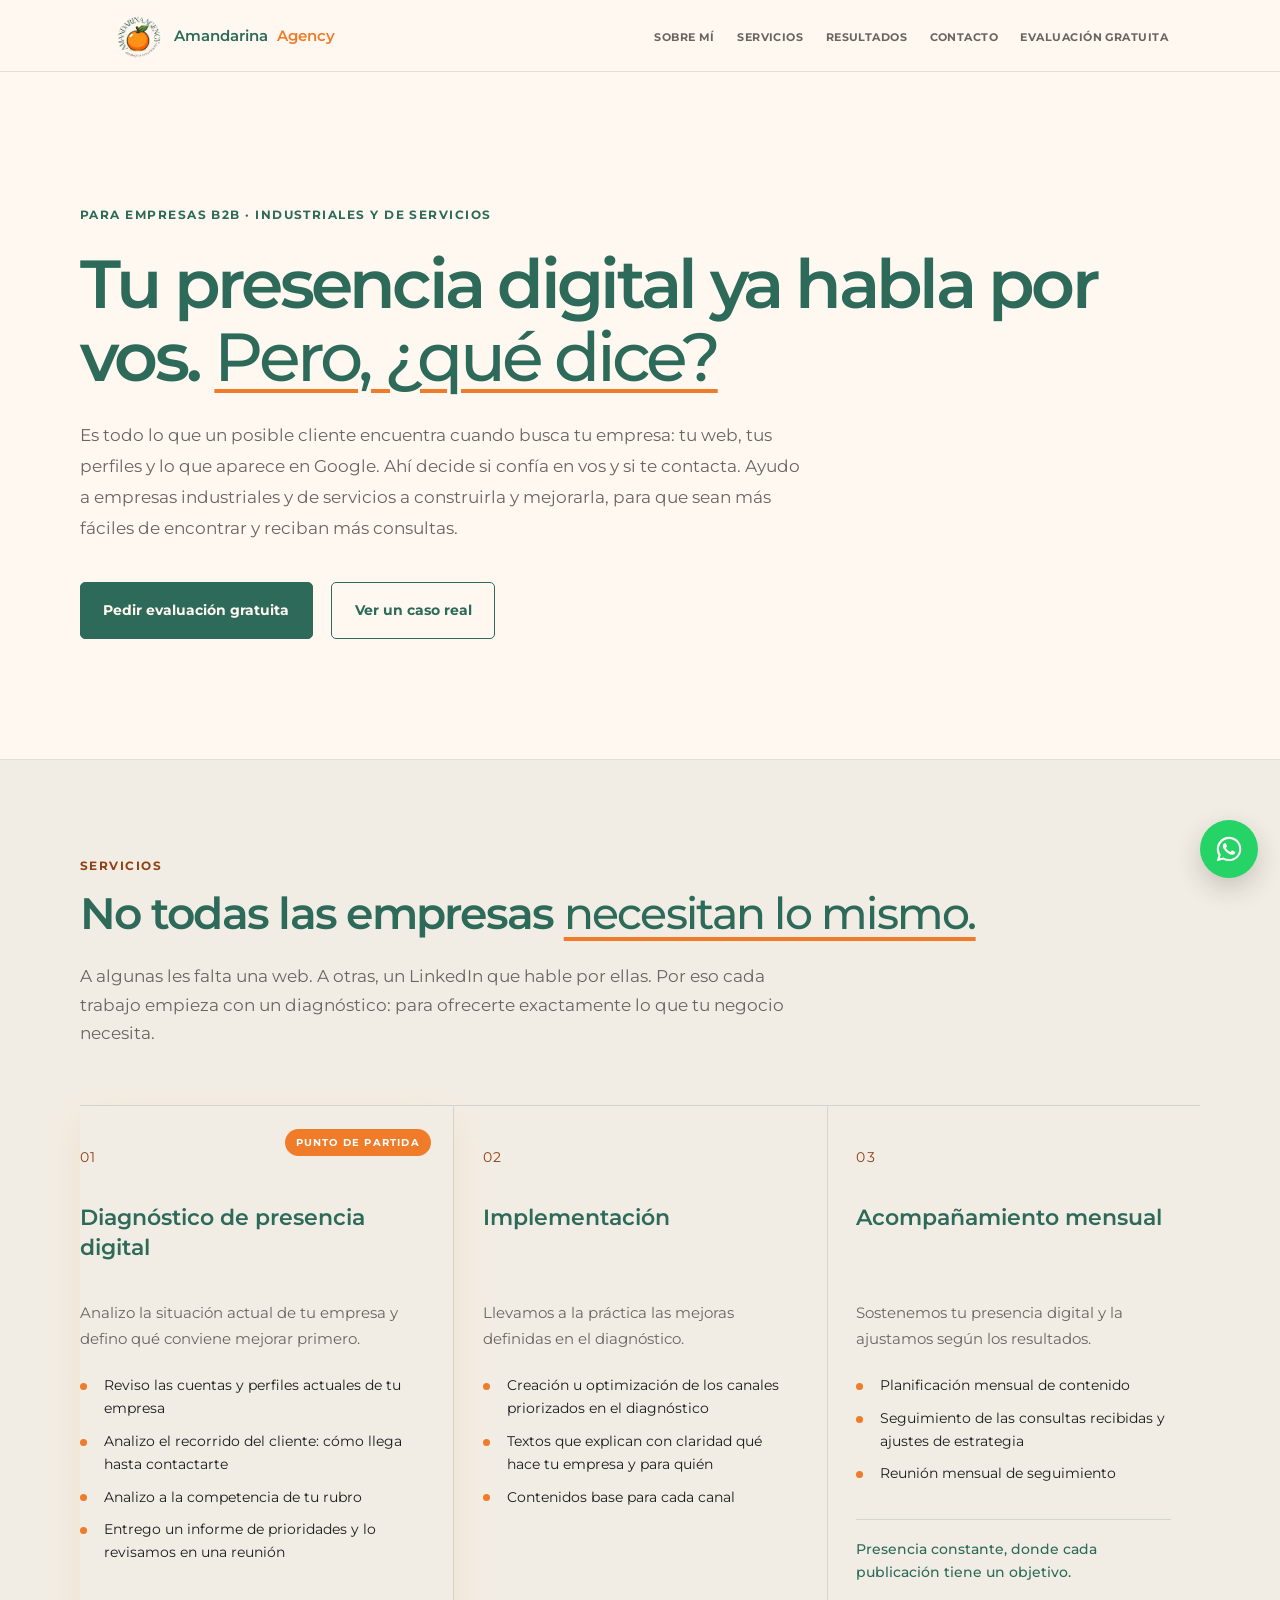
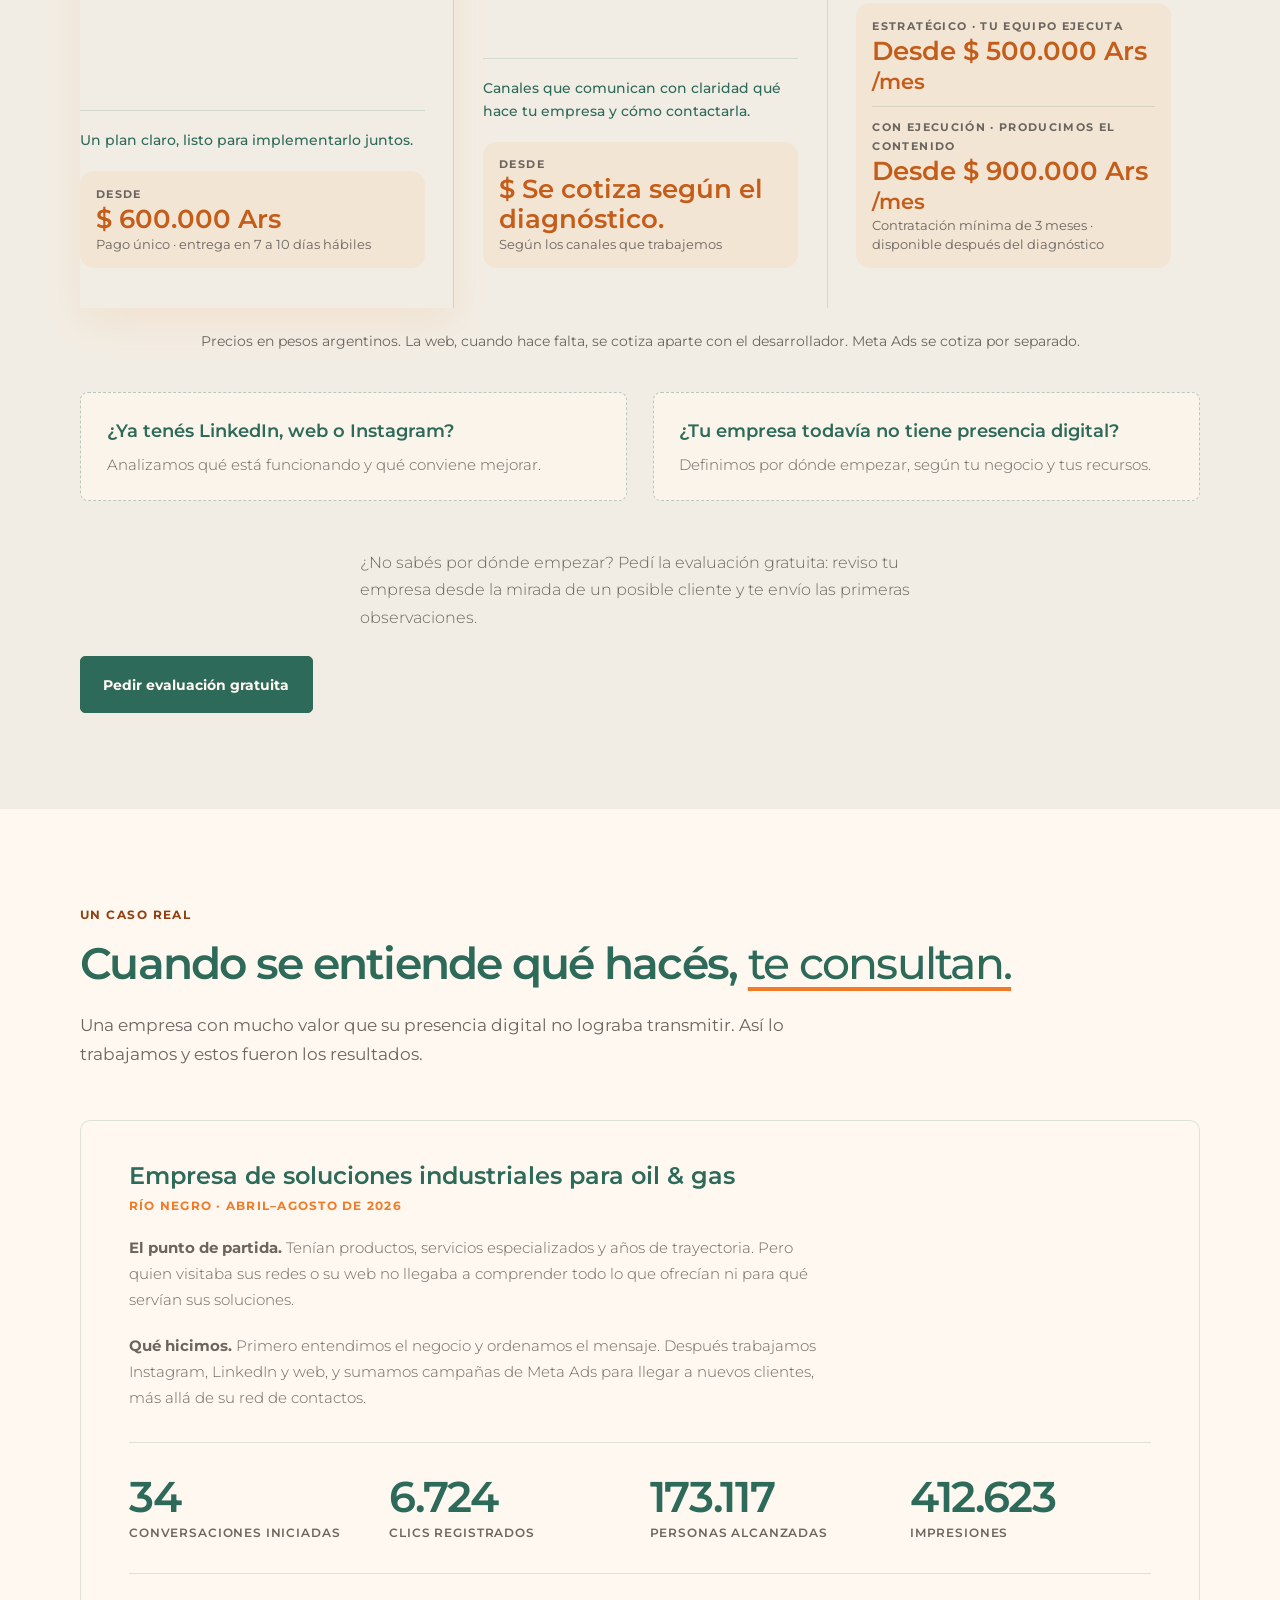
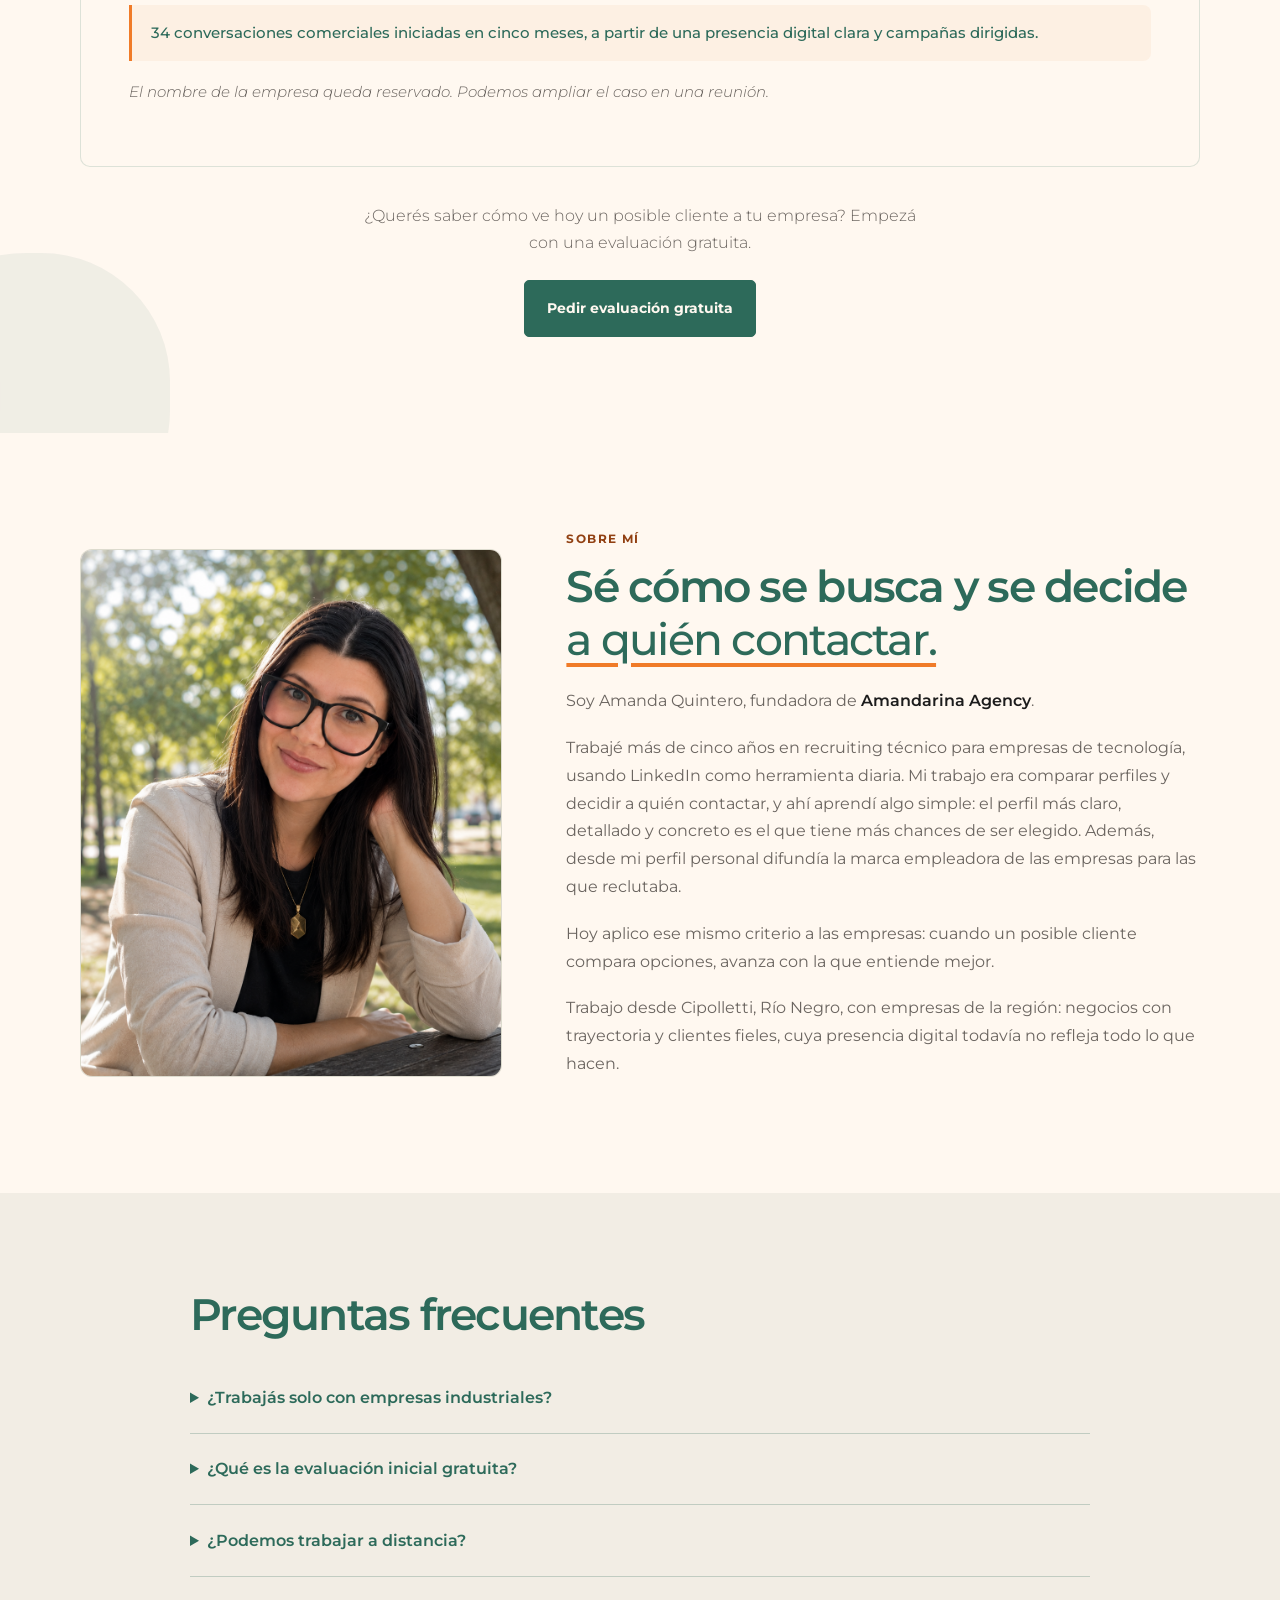
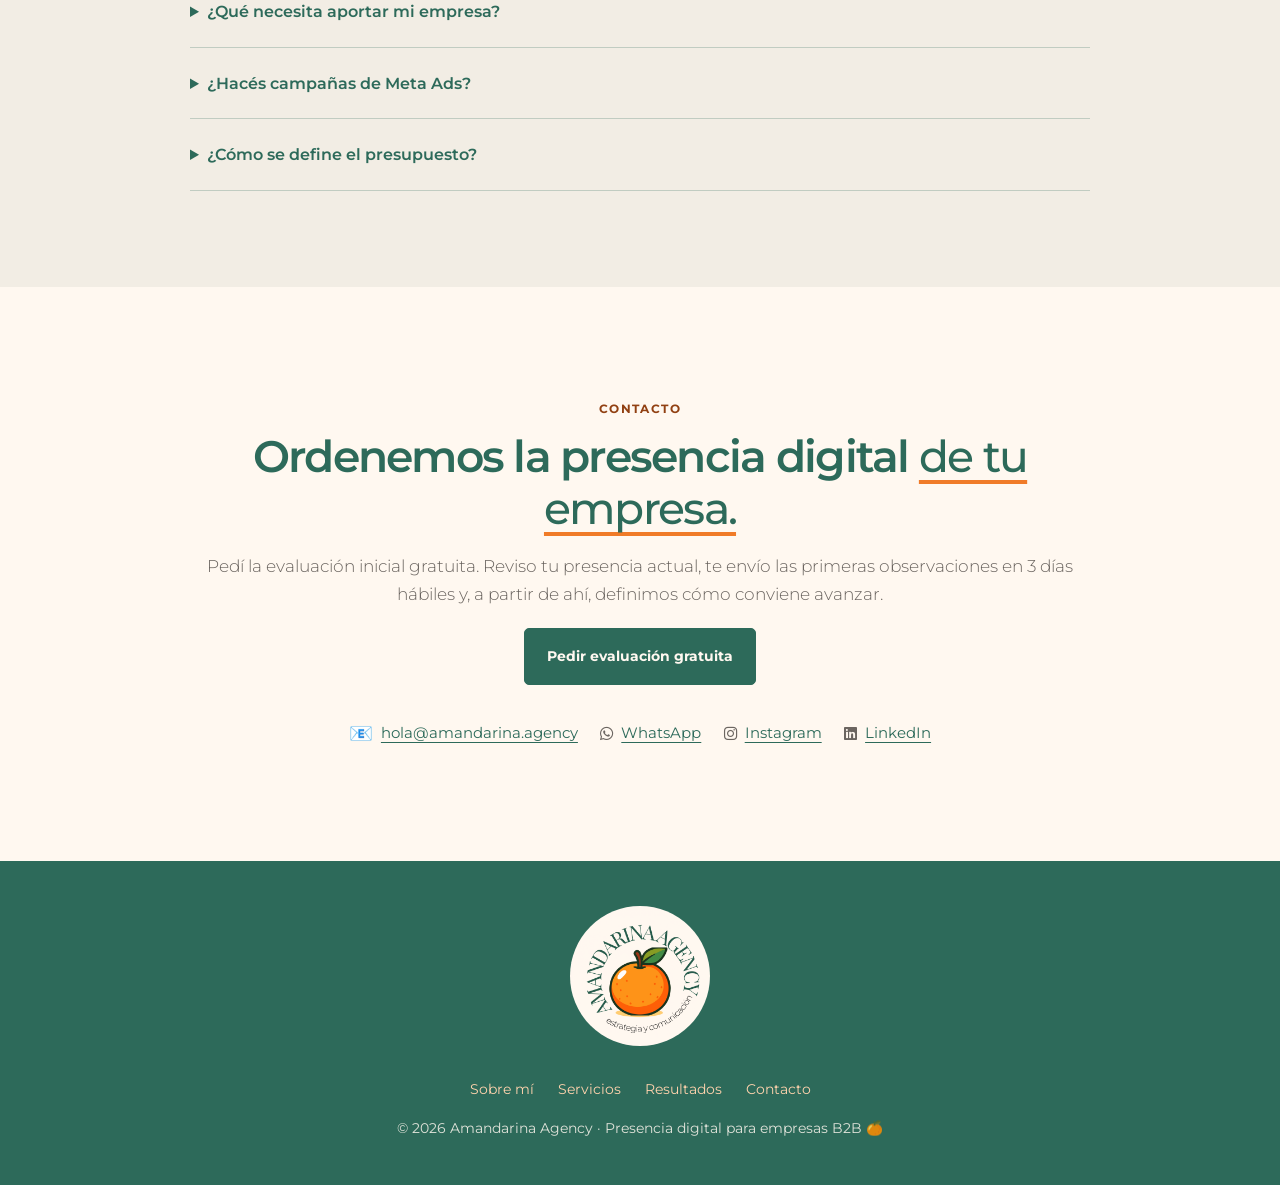
==== commit cd3951b6: "Update index.html" ====
--- a/index.html
+++ b/index.html
@@ -537,9 +537,9 @@
                 <p class="section-intro">A algunas les falta una web. A otras, un LinkedIn que hable por ellas. Por eso cada trabajo empieza con un diagnóstico: para ofrecerte exactamente lo que tu negocio necesita.</p>
             </div>
             <div class="services-grid">
-<article class="service-card featured"><span class="service-badge">Punto de partida</span><div class="service-icon">01</div><!-- PRECIO: completar antes de publicar --><h3>Diagnóstico de presencia digital</h3><p class="service-for">Analizo la situación actual de tu empresa y defino qué conviene mejorar primero.</p><ul class="service-list"><li>Reviso las cuentas y perfiles actuales de tu empresa</li><li>Analizo el recorrido del cliente: cómo llega hasta contactarte</li><li>Analizo a la competencia de tu rubro</li><li>Entrego un informe de prioridades y lo revisamos en una reunión</li></ul><div class="service-result">Un plan claro, listo para implementarlo juntos.</div><div class="service-price"><span class="service-price-from">Desde</span><span class="service-price-num">$ PRECIO</span><span class="service-price-note">Pago único · entrega en 7 a 10 días hábiles</span></div></article>
-<article class="service-card"><div class="service-icon">02</div><!-- PRECIO: completar antes de publicar --><h3>Implementación</h3><p class="service-for">Llevamos a la práctica las mejoras definidas en el diagnóstico.</p><ul class="service-list"><li>Creación u optimización de los canales priorizados en el diagnóstico</li><li>Textos que explican con claridad qué hace tu empresa y para quién</li><li>Contenidos base para cada canal</li></ul><div class="service-result">Canales que comunican con claridad qué hace tu empresa y cómo contactarla.</div><div class="service-price"><span class="service-price-from">Desde</span><span class="service-price-num">$ PRECIO</span><span class="service-price-note">Según los canales que trabajemos</span></div></article>
-<article class="service-card"><div class="service-icon">03</div><!-- PRECIO: completar antes de publicar --><h3>Acompañamiento mensual</h3><p class="service-for">Sostenemos tu presencia digital y la ajustamos según los resultados.</p><ul class="service-list"><li>Planificación mensual de contenido</li><li>Seguimiento de las consultas recibidas y ajustes de estrategia</li><li>Reunión mensual de seguimiento</li></ul><div class="service-result">Presencia constante, donde cada publicación tiene un objetivo.</div><div class="service-price"><div class="service-price-row"><span class="service-price-from">Estratégico · tu equipo ejecuta</span><span class="service-price-num">$ PRECIO <small>/mes</small></span></div><div class="service-price-row"><span class="service-price-from">Con ejecución · producimos el contenido</span><span class="service-price-num">$ PRECIO <small>/mes</small></span></div><span class="service-price-note">Contratación mínima de 3 meses · disponible después del diagnóstico</span></div></article>
+<article class="service-card featured"><span class="service-badge">Punto de partida</span><div class="service-icon">01</div><!-- PRECIO: completar antes de publicar --><h3>Diagnóstico de presencia digital</h3><p class="service-for">Analizo la situación actual de tu empresa y defino qué conviene mejorar primero.</p><ul class="service-list"><li>Reviso las cuentas y perfiles actuales de tu empresa</li><li>Analizo el recorrido del cliente: cómo llega hasta contactarte</li><li>Analizo a la competencia de tu rubro</li><li>Entrego un informe de prioridades y lo revisamos en una reunión</li></ul><div class="service-result">Un plan claro, listo para implementarlo juntos.</div><div class="service-price"><span class="service-price-from">Desde</span><span class="service-price-num">$ 600.000 Ars</span><span class="service-price-note">Pago único · entrega en 7 a 10 días hábiles</span></div></article>
+<article class="service-card"><div class="service-icon">02</div><!-- PRECIO: completar antes de publicar --><h3>Implementación</h3><p class="service-for">Llevamos a la práctica las mejoras definidas en el diagnóstico.</p><ul class="service-list"><li>Creación u optimización de los canales priorizados en el diagnóstico</li><li>Textos que explican con claridad qué hace tu empresa y para quién</li><li>Contenidos base para cada canal</li></ul><div class="service-result">Canales que comunican con claridad qué hace tu empresa y cómo contactarla.</div><div class="service-price"><span class="service-price-from">Desde</span><span class="service-price-num">$ Se cotiza según el diagnóstico.</span><span class="service-price-note">Según los canales que trabajemos</span></div></article>
+<article class="service-card"><div class="service-icon">03</div><!-- PRECIO: completar antes de publicar --><h3>Acompañamiento mensual</h3><p class="service-for">Sostenemos tu presencia digital y la ajustamos según los resultados.</p><ul class="service-list"><li>Planificación mensual de contenido</li><li>Seguimiento de las consultas recibidas y ajustes de estrategia</li><li>Reunión mensual de seguimiento</li></ul><div class="service-result">Presencia constante, donde cada publicación tiene un objetivo.</div><div class="service-price"><div class="service-price-row"><span class="service-price-from">Estratégico · tu equipo ejecuta</span><span class="service-price-num">Desde $ 500.000 Ars <small>/mes</small></span></div><div class="service-price-row"><span class="service-price-from">Con ejecución · producimos el contenido</span><span class="service-price-num">Desde $ 900.000 Ars <small>/mes</small></span></div><span class="service-price-note">Contratación mínima de 3 meses · disponible después del diagnóstico</span></div></article>
 </div>
             <p class="services-price-note">Precios en pesos argentinos. La web, cuando hace falta, se cotiza aparte con el desarrollador. Meta Ads se cotiza por separado.</p>
             <div class="entry-points">
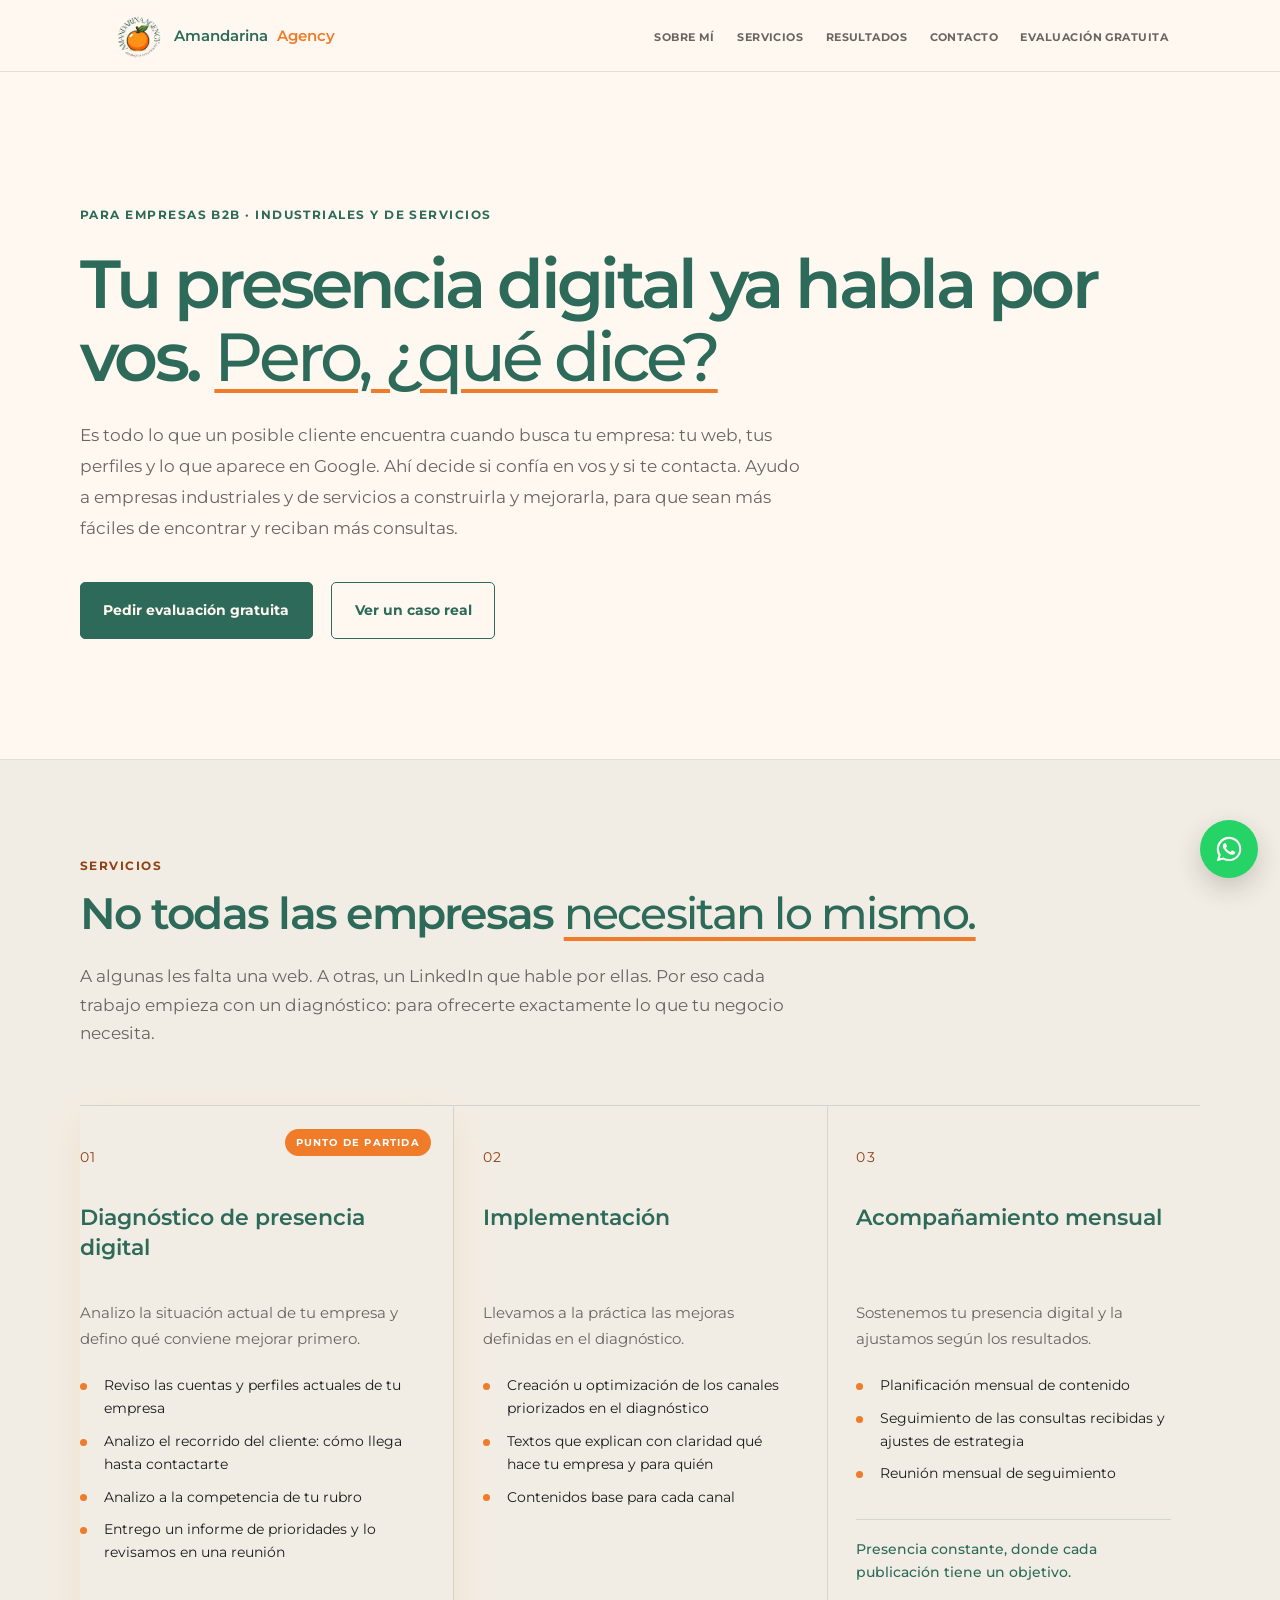
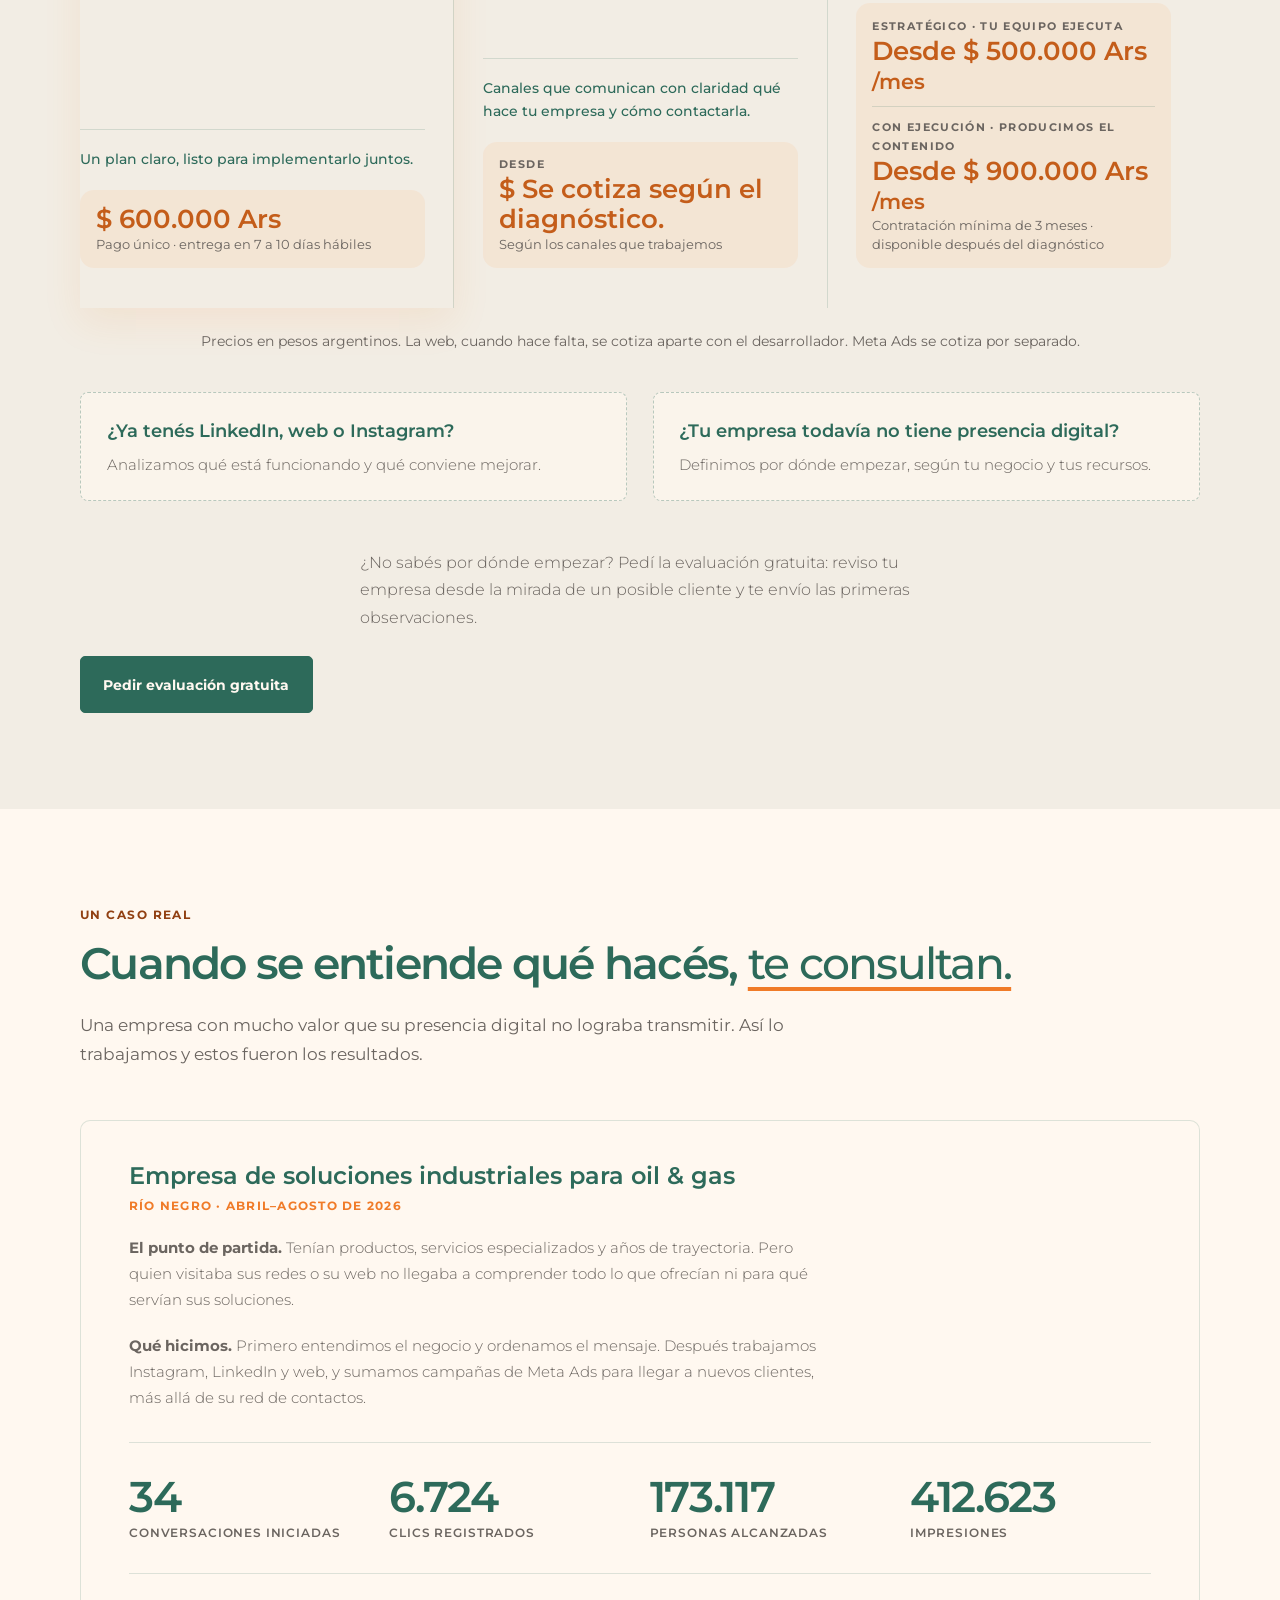
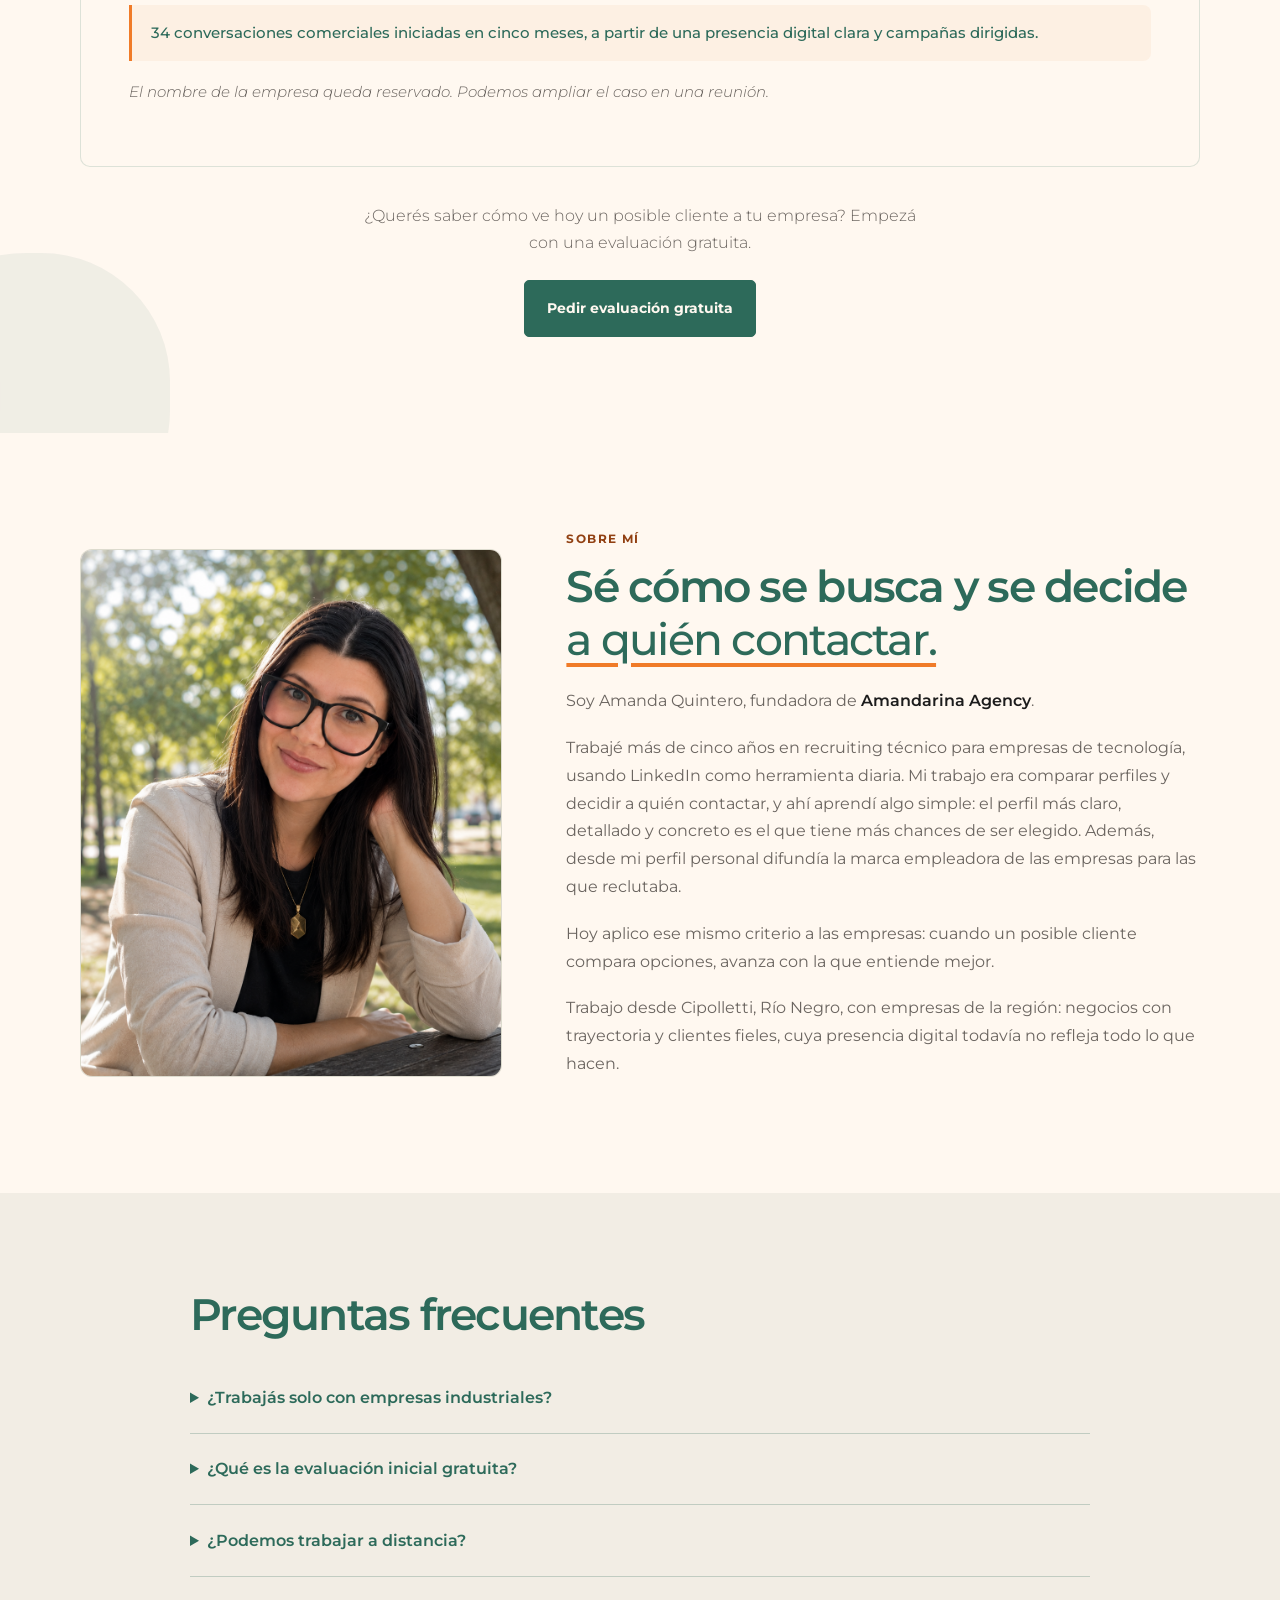
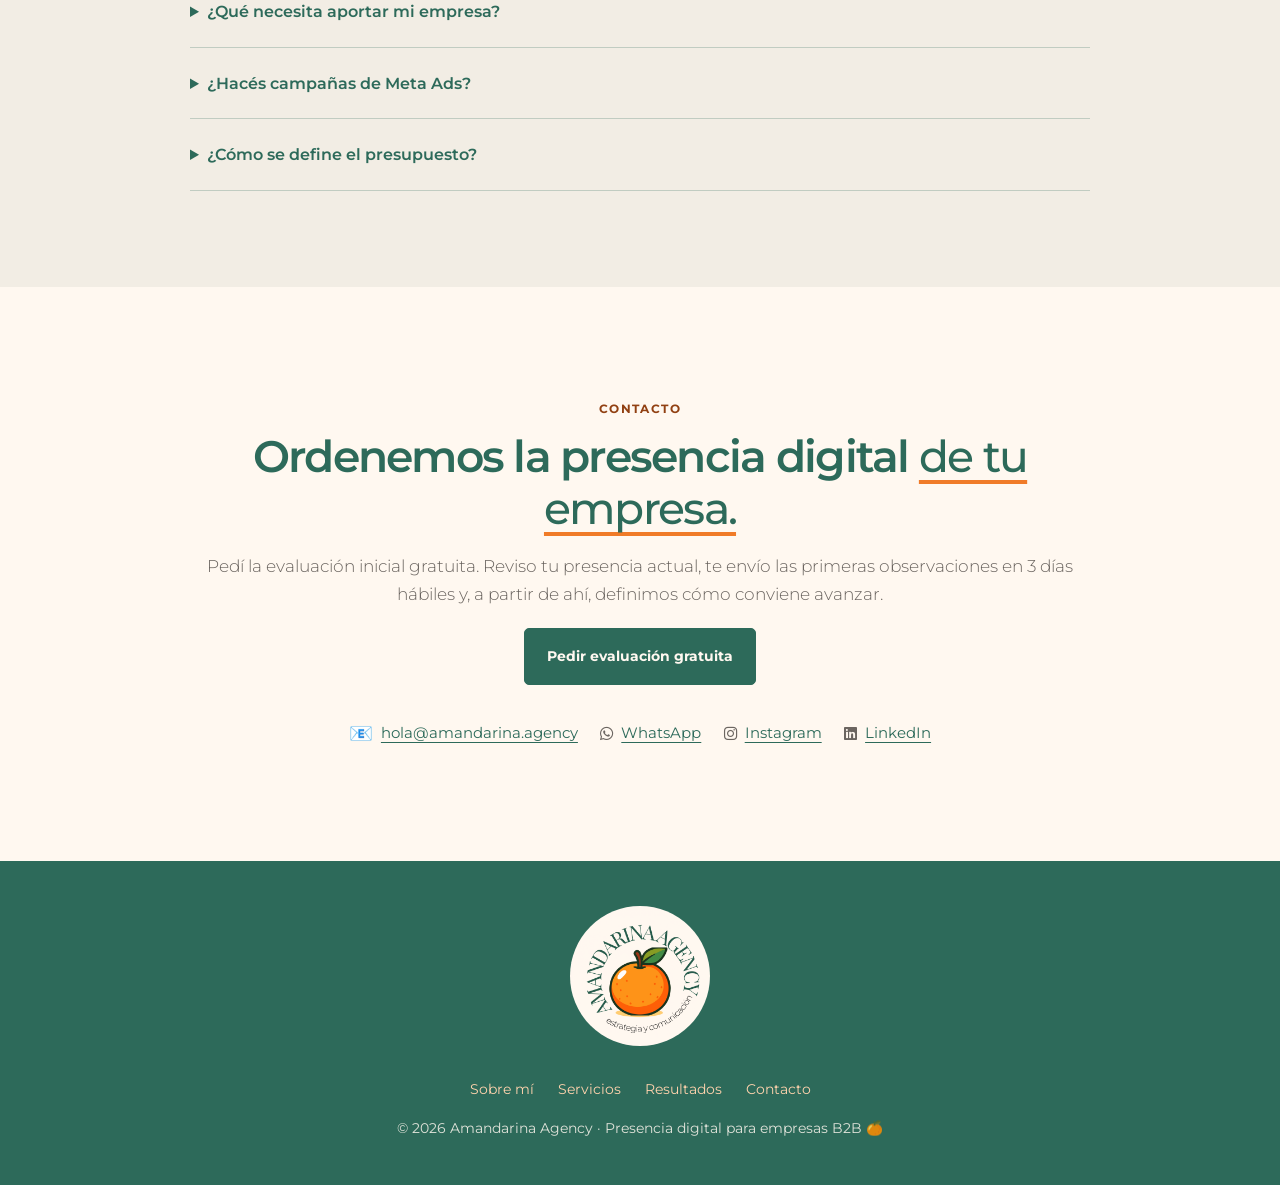
==== commit 256f8290: "Update index.html" ====
--- a/index.html
+++ b/index.html
@@ -537,7 +537,7 @@
                 <p class="section-intro">A algunas les falta una web. A otras, un LinkedIn que hable por ellas. Por eso cada trabajo empieza con un diagnóstico: para ofrecerte exactamente lo que tu negocio necesita.</p>
             </div>
             <div class="services-grid">
-<article class="service-card featured"><span class="service-badge">Punto de partida</span><div class="service-icon">01</div><!-- PRECIO: completar antes de publicar --><h3>Diagnóstico de presencia digital</h3><p class="service-for">Analizo la situación actual de tu empresa y defino qué conviene mejorar primero.</p><ul class="service-list"><li>Reviso las cuentas y perfiles actuales de tu empresa</li><li>Analizo el recorrido del cliente: cómo llega hasta contactarte</li><li>Analizo a la competencia de tu rubro</li><li>Entrego un informe de prioridades y lo revisamos en una reunión</li></ul><div class="service-result">Un plan claro, listo para implementarlo juntos.</div><div class="service-price"><span class="service-price-from">Desde</span><span class="service-price-num">$ 600.000 Ars</span><span class="service-price-note">Pago único · entrega en 7 a 10 días hábiles</span></div></article>
+<article class="service-card featured"><span class="service-badge">Punto de partida</span><div class="service-icon">01</div><!-- PRECIO: completar antes de publicar --><h3>Diagnóstico de presencia digital</h3><p class="service-for">Analizo la situación actual de tu empresa y defino qué conviene mejorar primero.</p><ul class="service-list"><li>Reviso las cuentas y perfiles actuales de tu empresa</li><li>Analizo el recorrido del cliente: cómo llega hasta contactarte</li><li>Analizo a la competencia de tu rubro</li><li>Entrego un informe de prioridades y lo revisamos en una reunión</li></ul><div class="service-result">Un plan claro, listo para implementarlo juntos.</div><div class="service-price"><span class="service-price-num">$ 600.000 Ars</span><span class="service-price-note">Pago único · entrega en 7 a 10 días hábiles</span></div></article>
 <article class="service-card"><div class="service-icon">02</div><!-- PRECIO: completar antes de publicar --><h3>Implementación</h3><p class="service-for">Llevamos a la práctica las mejoras definidas en el diagnóstico.</p><ul class="service-list"><li>Creación u optimización de los canales priorizados en el diagnóstico</li><li>Textos que explican con claridad qué hace tu empresa y para quién</li><li>Contenidos base para cada canal</li></ul><div class="service-result">Canales que comunican con claridad qué hace tu empresa y cómo contactarla.</div><div class="service-price"><span class="service-price-from">Desde</span><span class="service-price-num">$ Se cotiza según el diagnóstico.</span><span class="service-price-note">Según los canales que trabajemos</span></div></article>
 <article class="service-card"><div class="service-icon">03</div><!-- PRECIO: completar antes de publicar --><h3>Acompañamiento mensual</h3><p class="service-for">Sostenemos tu presencia digital y la ajustamos según los resultados.</p><ul class="service-list"><li>Planificación mensual de contenido</li><li>Seguimiento de las consultas recibidas y ajustes de estrategia</li><li>Reunión mensual de seguimiento</li></ul><div class="service-result">Presencia constante, donde cada publicación tiene un objetivo.</div><div class="service-price"><div class="service-price-row"><span class="service-price-from">Estratégico · tu equipo ejecuta</span><span class="service-price-num">Desde $ 500.000 Ars <small>/mes</small></span></div><div class="service-price-row"><span class="service-price-from">Con ejecución · producimos el contenido</span><span class="service-price-num">Desde $ 900.000 Ars <small>/mes</small></span></div><span class="service-price-note">Contratación mínima de 3 meses · disponible después del diagnóstico</span></div></article>
 </div>
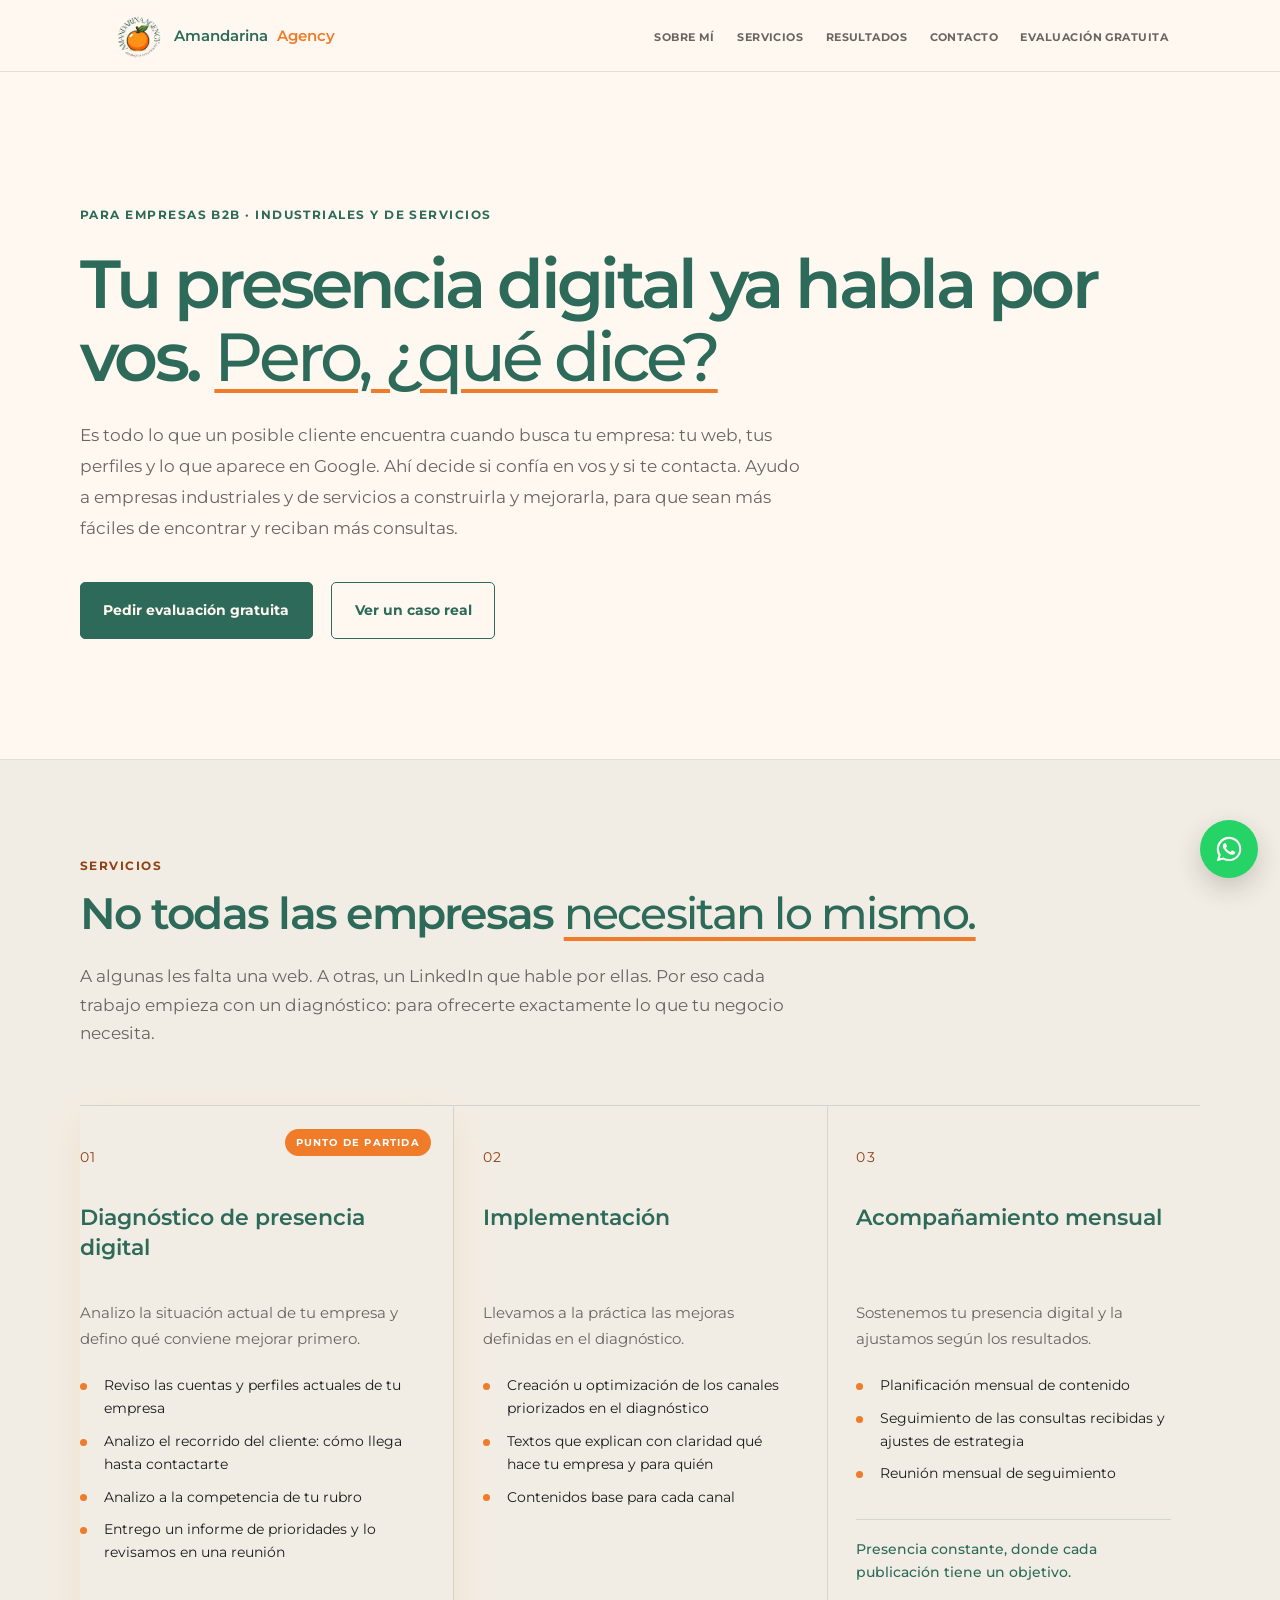
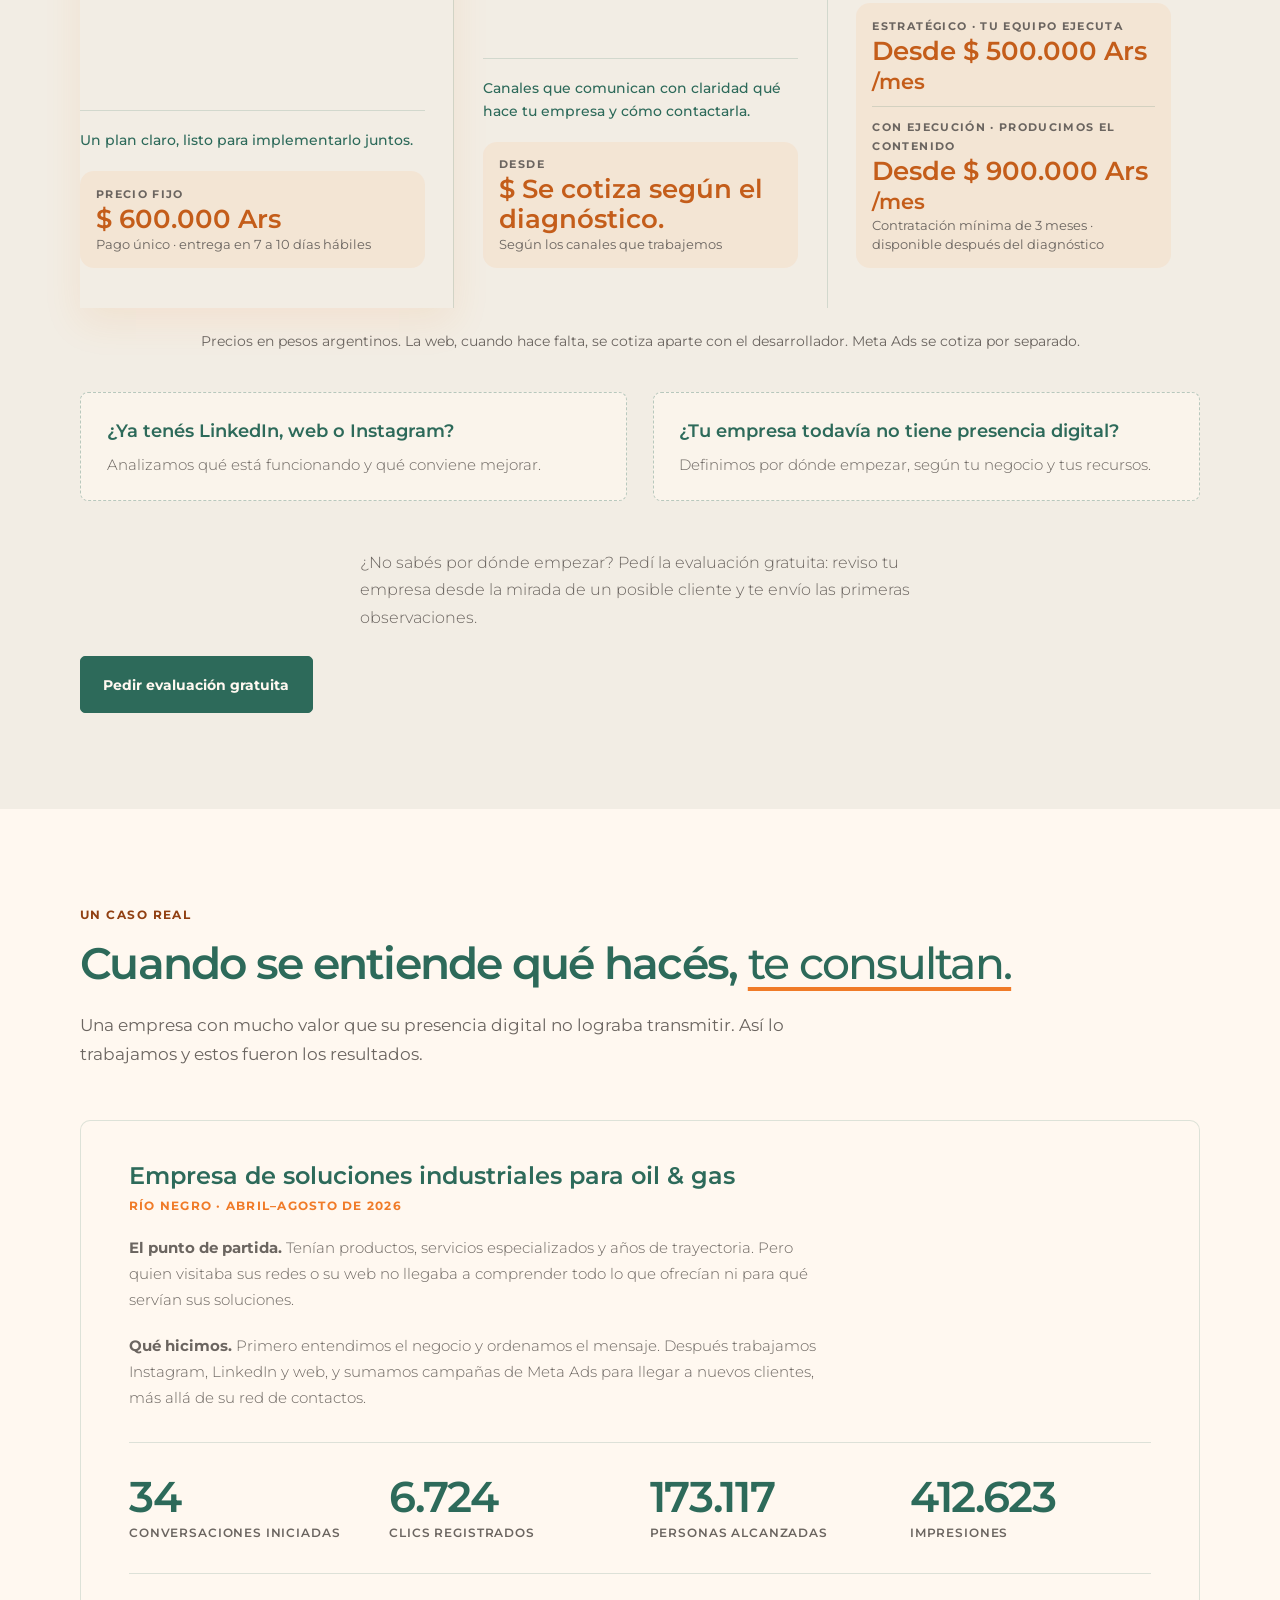
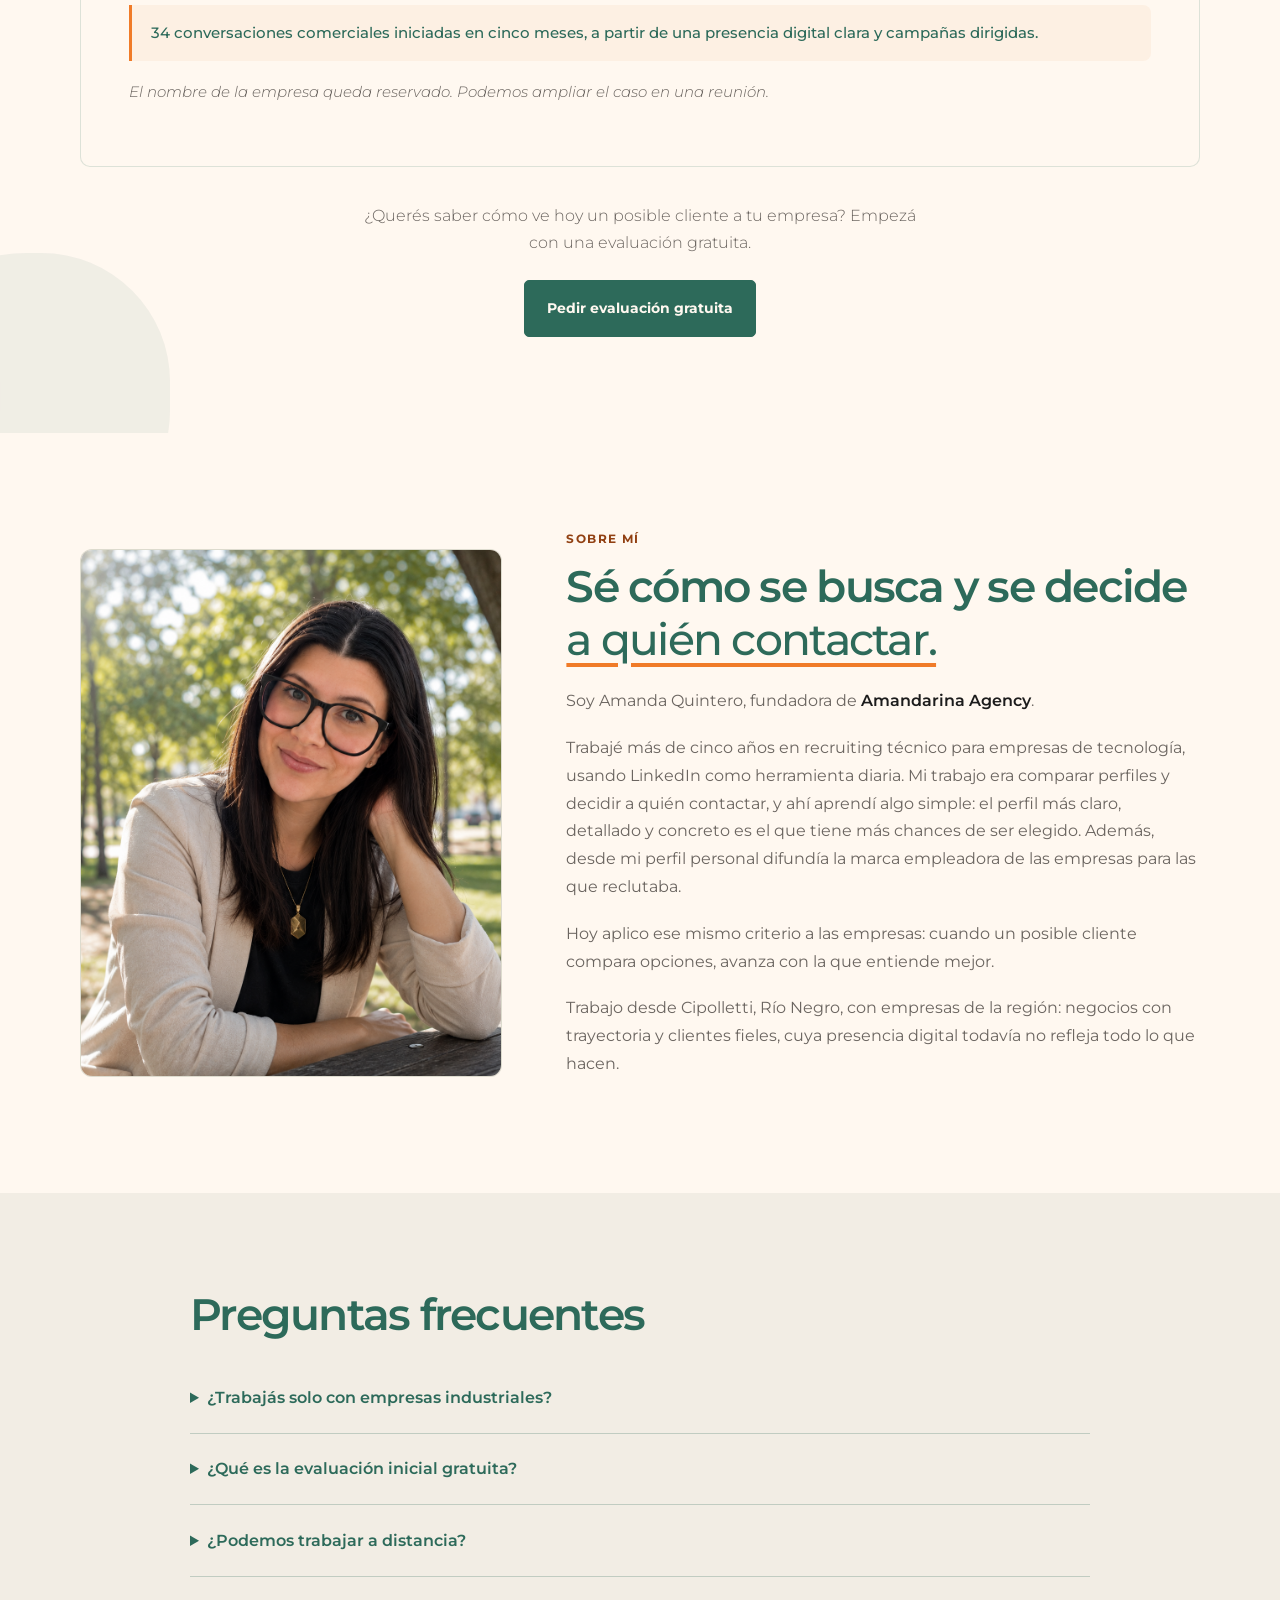
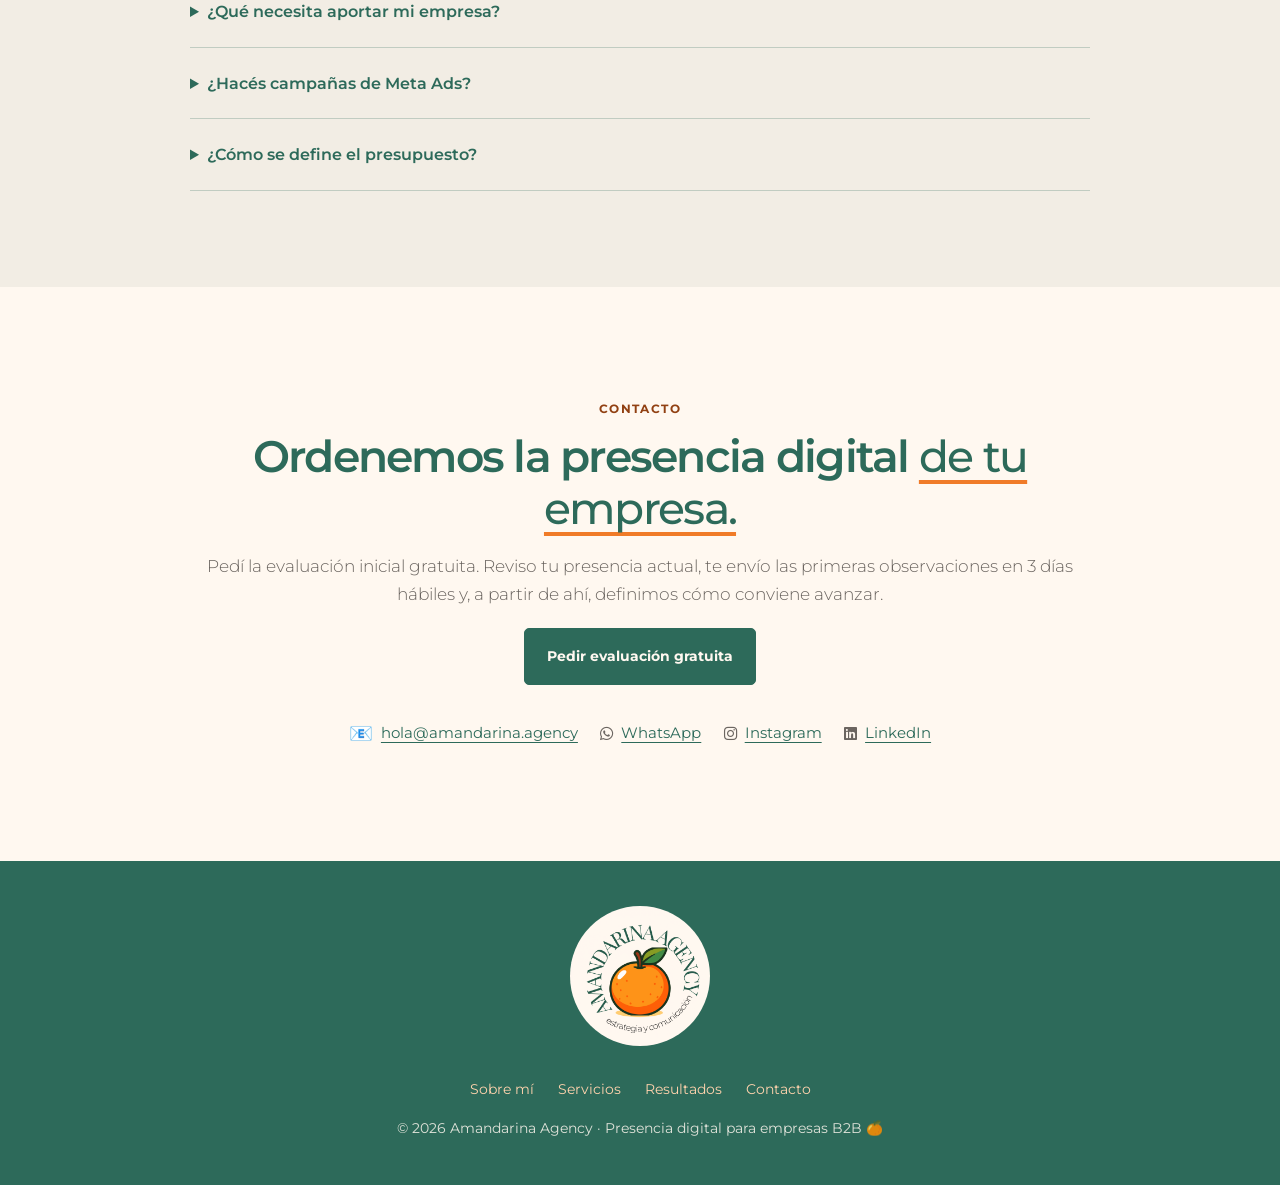
==== commit 93ecf832: "Update index.html" ====
--- a/index.html
+++ b/index.html
@@ -537,7 +537,7 @@
                 <p class="section-intro">A algunas les falta una web. A otras, un LinkedIn que hable por ellas. Por eso cada trabajo empieza con un diagnóstico: para ofrecerte exactamente lo que tu negocio necesita.</p>
             </div>
             <div class="services-grid">
-<article class="service-card featured"><span class="service-badge">Punto de partida</span><div class="service-icon">01</div><!-- PRECIO: completar antes de publicar --><h3>Diagnóstico de presencia digital</h3><p class="service-for">Analizo la situación actual de tu empresa y defino qué conviene mejorar primero.</p><ul class="service-list"><li>Reviso las cuentas y perfiles actuales de tu empresa</li><li>Analizo el recorrido del cliente: cómo llega hasta contactarte</li><li>Analizo a la competencia de tu rubro</li><li>Entrego un informe de prioridades y lo revisamos en una reunión</li></ul><div class="service-result">Un plan claro, listo para implementarlo juntos.</div><div class="service-price"><span class="service-price-num">$ 600.000 Ars</span><span class="service-price-note">Pago único · entrega en 7 a 10 días hábiles</span></div></article>
+<article class="service-card featured"><span class="service-badge">Punto de partida</span><div class="service-icon">01</div><!-- PRECIO: completar antes de publicar --><h3>Diagnóstico de presencia digital</h3><p class="service-for">Analizo la situación actual de tu empresa y defino qué conviene mejorar primero.</p><ul class="service-list"><li>Reviso las cuentas y perfiles actuales de tu empresa</li><li>Analizo el recorrido del cliente: cómo llega hasta contactarte</li><li>Analizo a la competencia de tu rubro</li><li>Entrego un informe de prioridades y lo revisamos en una reunión</li></ul><div class="service-result">Un plan claro, listo para implementarlo juntos.</div><div class="service-price"><span class="service-price-from">Precio Fijo</span><span class="service-price-num">$ 600.000 Ars</span><span class="service-price-note">Pago único · entrega en 7 a 10 días hábiles</span></div></article>
 <article class="service-card"><div class="service-icon">02</div><!-- PRECIO: completar antes de publicar --><h3>Implementación</h3><p class="service-for">Llevamos a la práctica las mejoras definidas en el diagnóstico.</p><ul class="service-list"><li>Creación u optimización de los canales priorizados en el diagnóstico</li><li>Textos que explican con claridad qué hace tu empresa y para quién</li><li>Contenidos base para cada canal</li></ul><div class="service-result">Canales que comunican con claridad qué hace tu empresa y cómo contactarla.</div><div class="service-price"><span class="service-price-from">Desde</span><span class="service-price-num">$ Se cotiza según el diagnóstico.</span><span class="service-price-note">Según los canales que trabajemos</span></div></article>
 <article class="service-card"><div class="service-icon">03</div><!-- PRECIO: completar antes de publicar --><h3>Acompañamiento mensual</h3><p class="service-for">Sostenemos tu presencia digital y la ajustamos según los resultados.</p><ul class="service-list"><li>Planificación mensual de contenido</li><li>Seguimiento de las consultas recibidas y ajustes de estrategia</li><li>Reunión mensual de seguimiento</li></ul><div class="service-result">Presencia constante, donde cada publicación tiene un objetivo.</div><div class="service-price"><div class="service-price-row"><span class="service-price-from">Estratégico · tu equipo ejecuta</span><span class="service-price-num">Desde $ 500.000 Ars <small>/mes</small></span></div><div class="service-price-row"><span class="service-price-from">Con ejecución · producimos el contenido</span><span class="service-price-num">Desde $ 900.000 Ars <small>/mes</small></span></div><span class="service-price-note">Contratación mínima de 3 meses · disponible después del diagnóstico</span></div></article>
 </div>
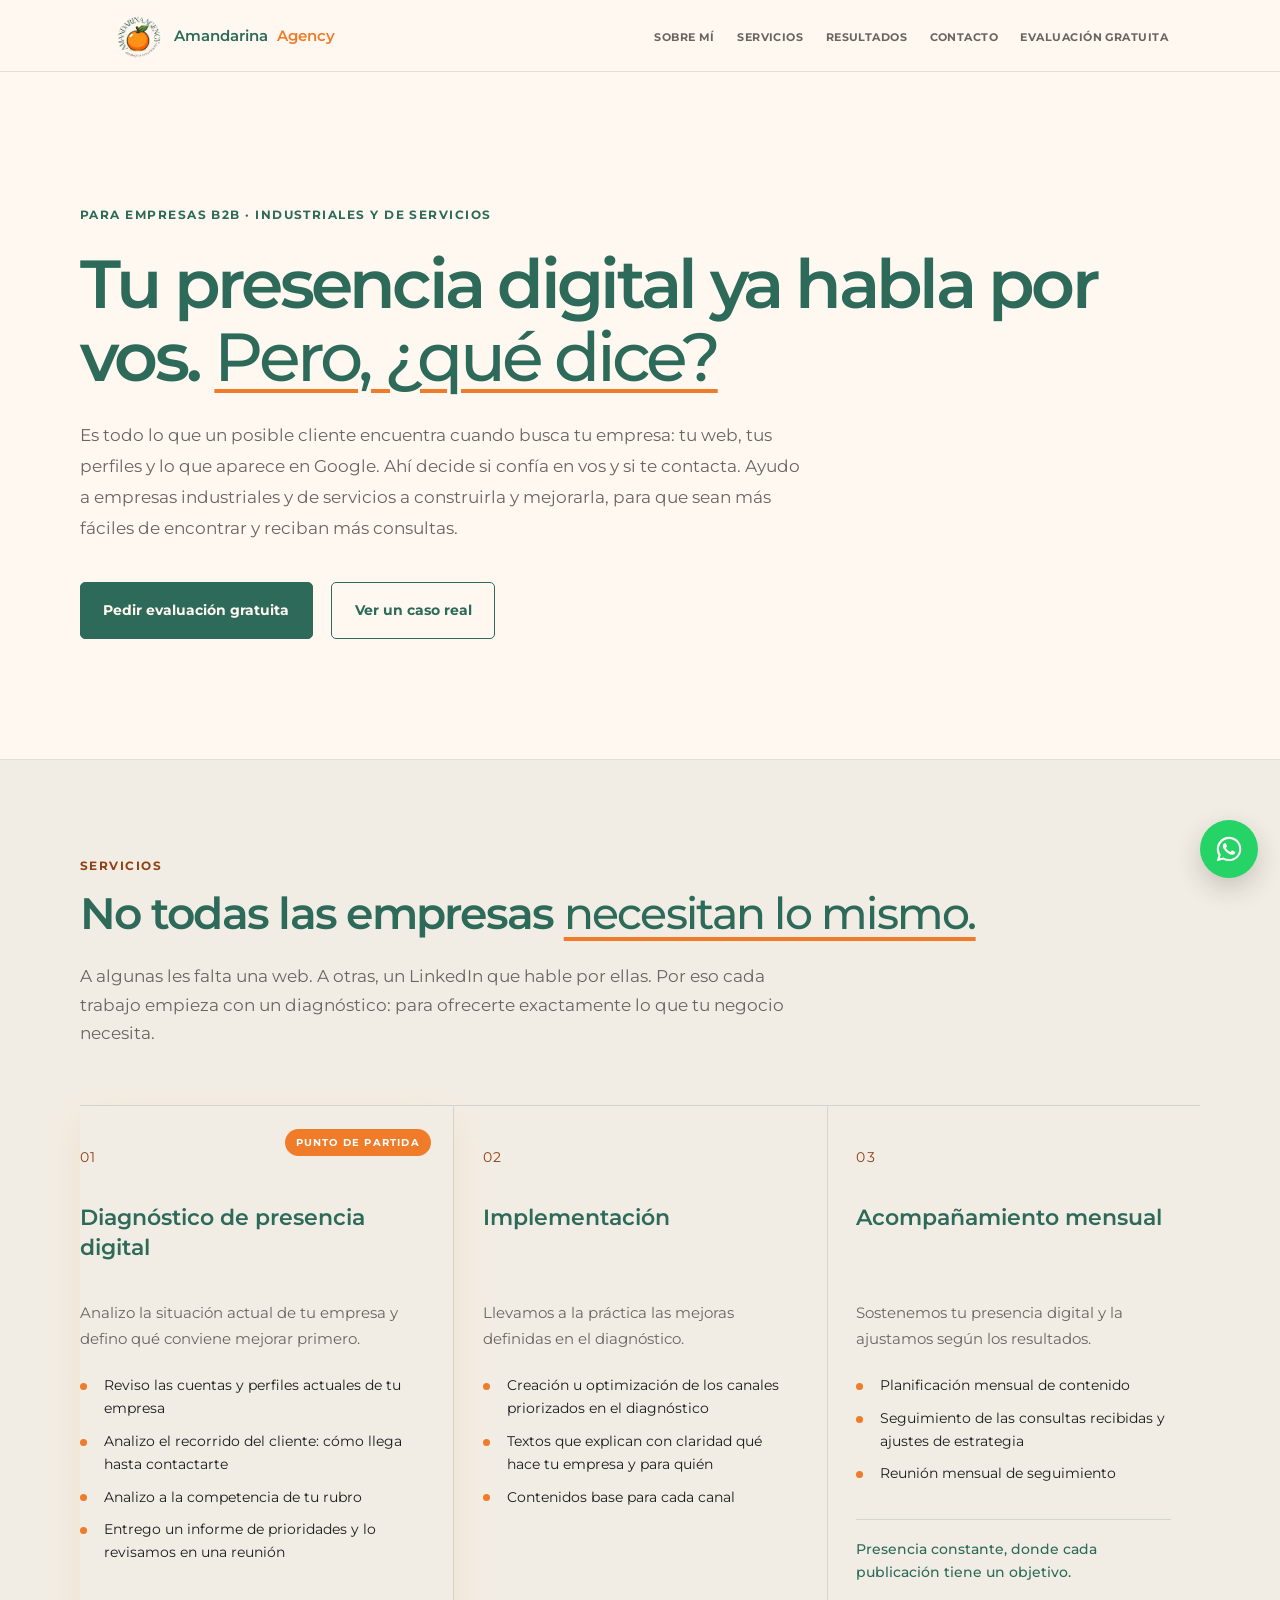
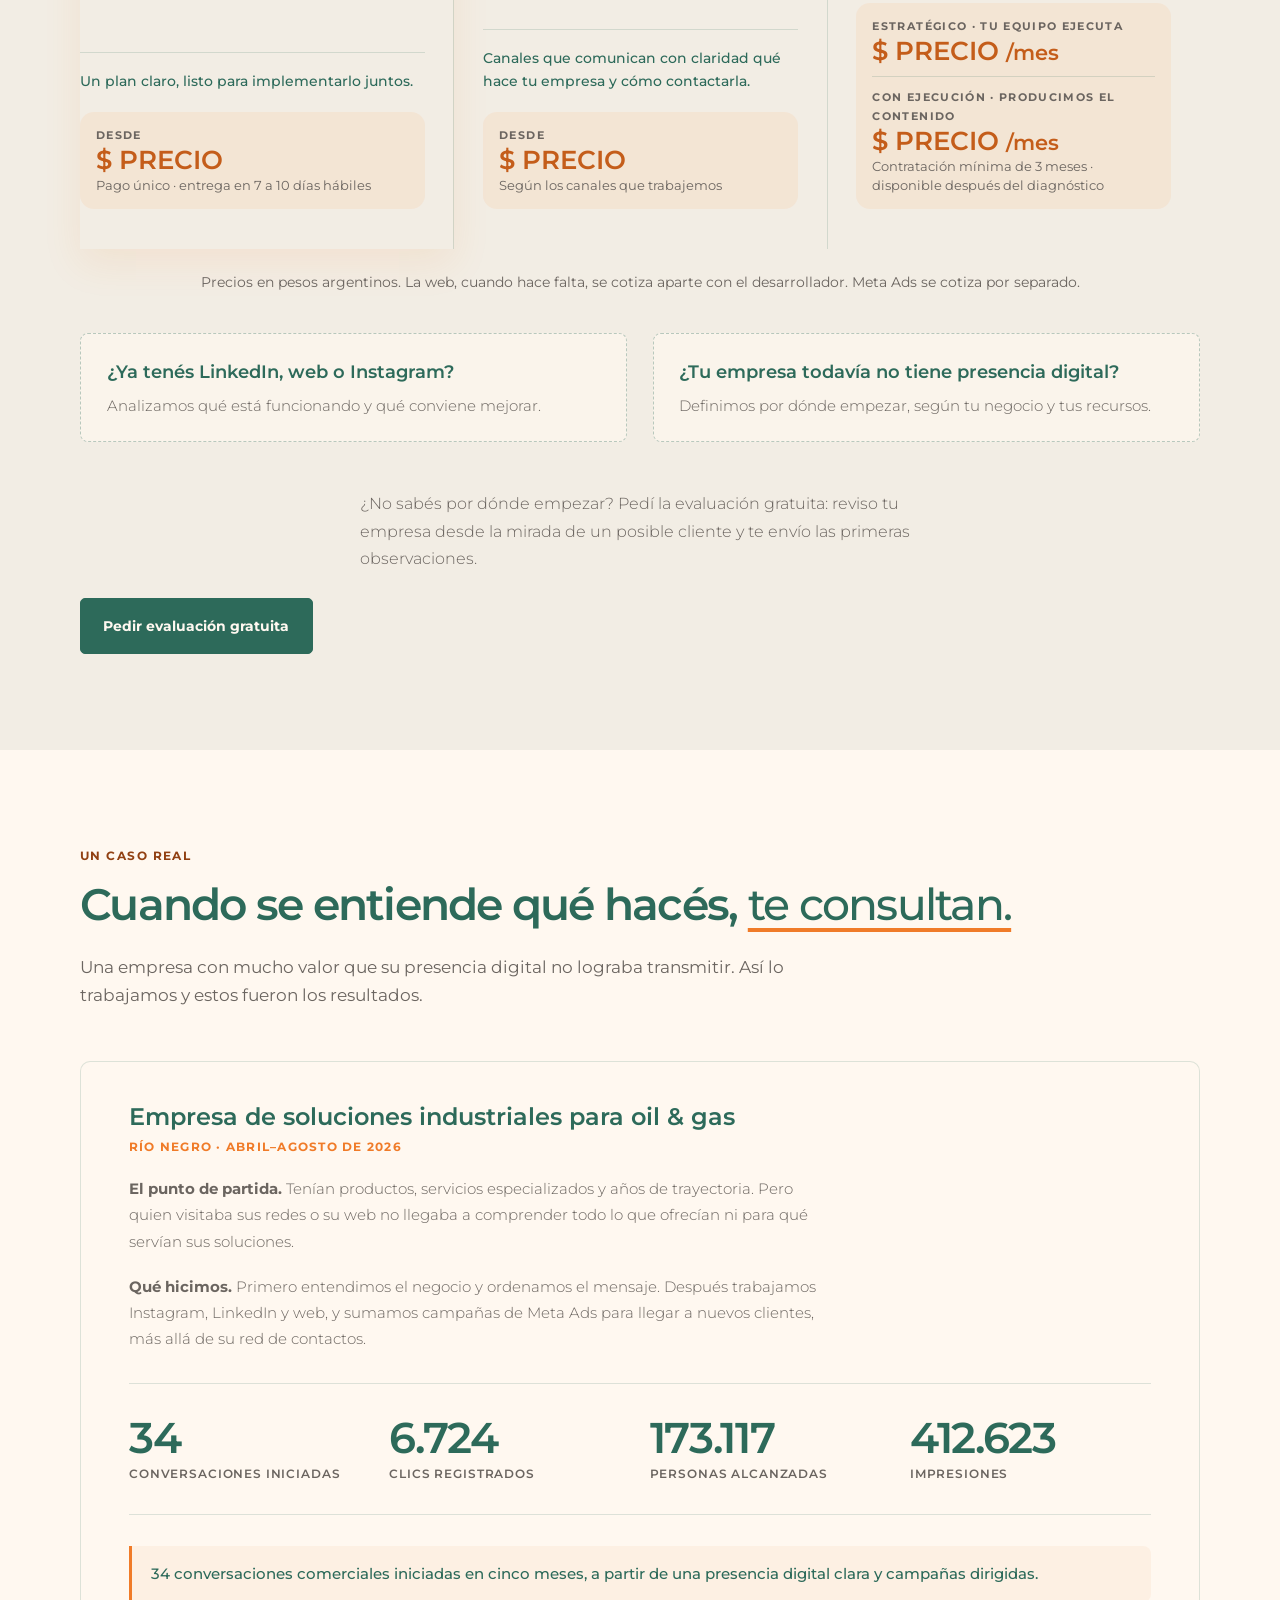
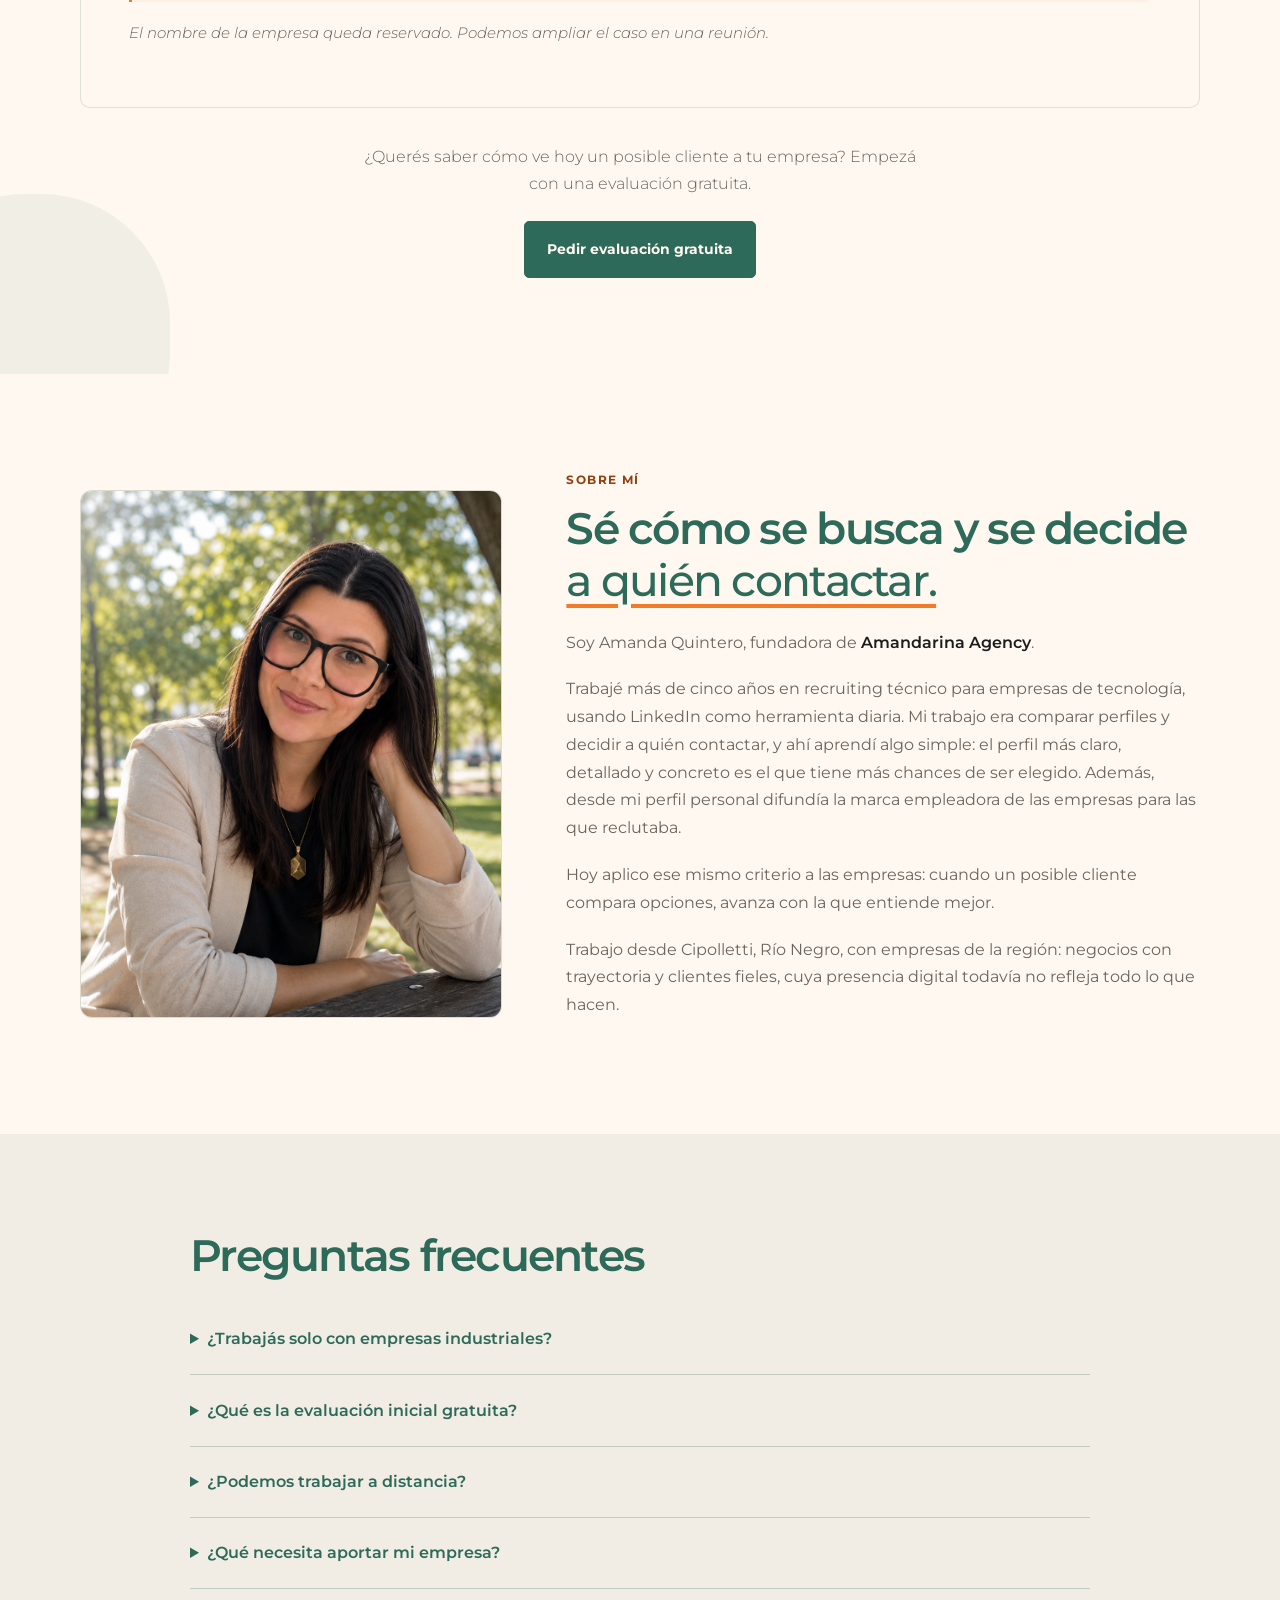
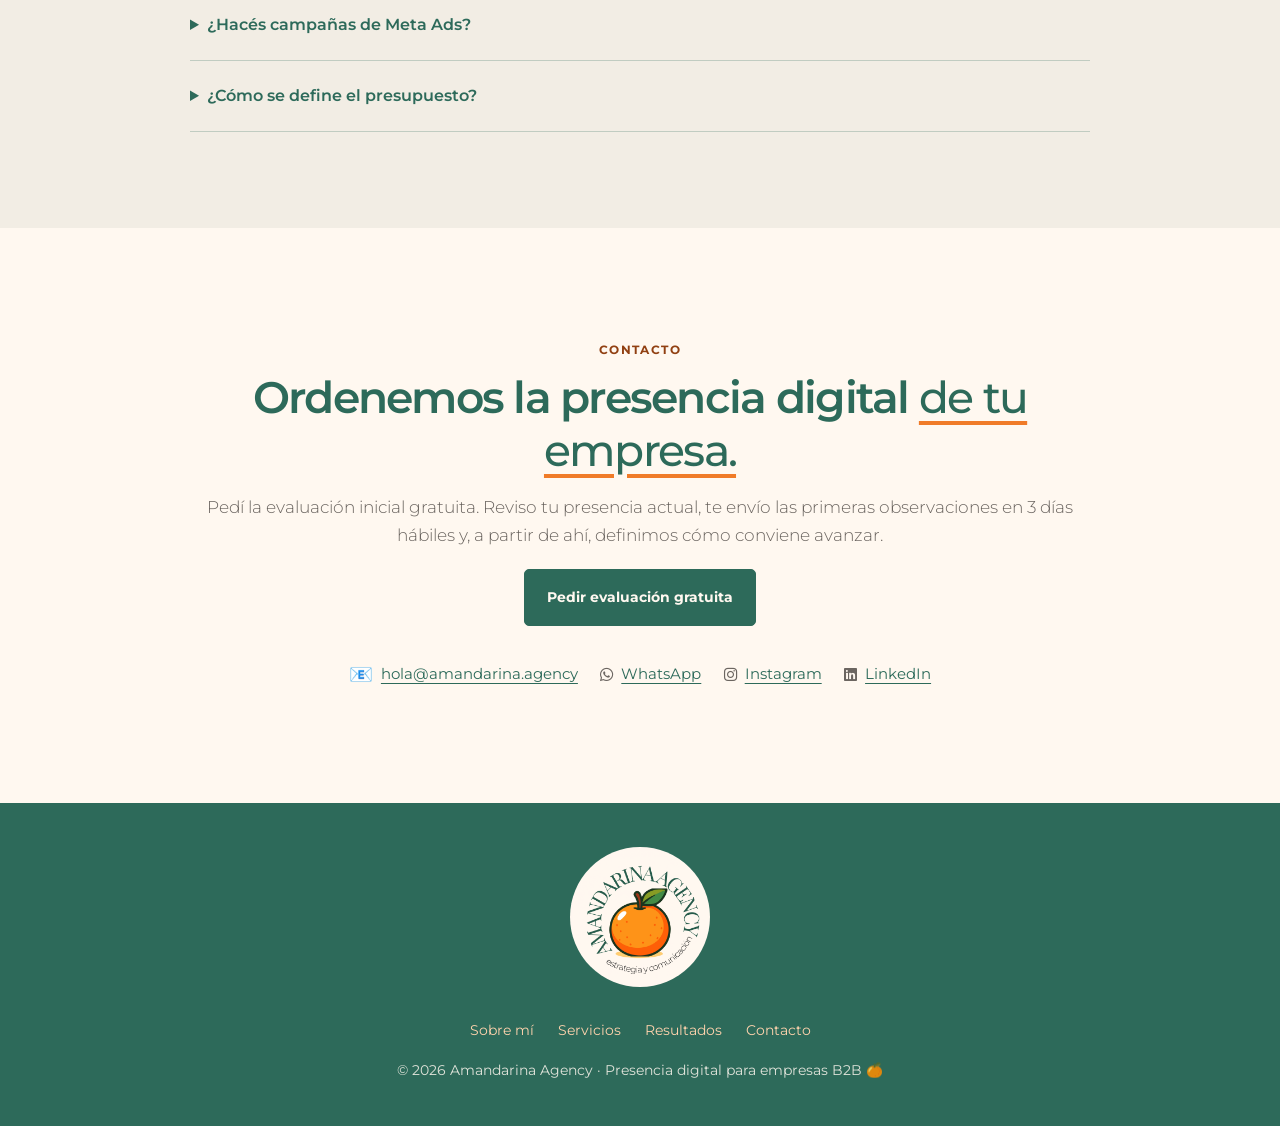
==== commit 584c9b3b: "analytics added" ====
--- a/index.html
+++ b/index.html
@@ -2,6 +2,14 @@
 <html lang="es">
 <head>
     <meta charset="UTF-8">
+    <!-- Google tag (gtag.js) -->
+    <script async src="https://www.googletagmanager.com/gtag/js?id=G-MLN0MWQ8W8"></script>
+    <script>
+      window.dataLayer = window.dataLayer || [];
+      function gtag(){dataLayer.push(arguments);}
+      gtag('js', new Date());
+      gtag('config', 'G-MLN0MWQ8W8');
+    </script>
     <meta name="viewport" content="width=device-width, initial-scale=1.0">
     <title>Amandarina Agency · Presencia digital para empresas B2B</title>
     <meta name="description" content="Ayudo a empresas industriales y de servicios a construir y mejorar su presencia digital para que sean más fáciles de encontrar y reciban más consultas.">
@@ -537,9 +545,9 @@
                 <p class="section-intro">A algunas les falta una web. A otras, un LinkedIn que hable por ellas. Por eso cada trabajo empieza con un diagnóstico: para ofrecerte exactamente lo que tu negocio necesita.</p>
             </div>
             <div class="services-grid">
-<article class="service-card featured"><span class="service-badge">Punto de partida</span><div class="service-icon">01</div><!-- PRECIO: completar antes de publicar --><h3>Diagnóstico de presencia digital</h3><p class="service-for">Analizo la situación actual de tu empresa y defino qué conviene mejorar primero.</p><ul class="service-list"><li>Reviso las cuentas y perfiles actuales de tu empresa</li><li>Analizo el recorrido del cliente: cómo llega hasta contactarte</li><li>Analizo a la competencia de tu rubro</li><li>Entrego un informe de prioridades y lo revisamos en una reunión</li></ul><div class="service-result">Un plan claro, listo para implementarlo juntos.</div><div class="service-price"><span class="service-price-from">Precio Fijo</span><span class="service-price-num">$ 600.000 Ars</span><span class="service-price-note">Pago único · entrega en 7 a 10 días hábiles</span></div></article>
-<article class="service-card"><div class="service-icon">02</div><!-- PRECIO: completar antes de publicar --><h3>Implementación</h3><p class="service-for">Llevamos a la práctica las mejoras definidas en el diagnóstico.</p><ul class="service-list"><li>Creación u optimización de los canales priorizados en el diagnóstico</li><li>Textos que explican con claridad qué hace tu empresa y para quién</li><li>Contenidos base para cada canal</li></ul><div class="service-result">Canales que comunican con claridad qué hace tu empresa y cómo contactarla.</div><div class="service-price"><span class="service-price-from">Desde</span><span class="service-price-num">$ Se cotiza según el diagnóstico.</span><span class="service-price-note">Según los canales que trabajemos</span></div></article>
-<article class="service-card"><div class="service-icon">03</div><!-- PRECIO: completar antes de publicar --><h3>Acompañamiento mensual</h3><p class="service-for">Sostenemos tu presencia digital y la ajustamos según los resultados.</p><ul class="service-list"><li>Planificación mensual de contenido</li><li>Seguimiento de las consultas recibidas y ajustes de estrategia</li><li>Reunión mensual de seguimiento</li></ul><div class="service-result">Presencia constante, donde cada publicación tiene un objetivo.</div><div class="service-price"><div class="service-price-row"><span class="service-price-from">Estratégico · tu equipo ejecuta</span><span class="service-price-num">Desde $ 500.000 Ars <small>/mes</small></span></div><div class="service-price-row"><span class="service-price-from">Con ejecución · producimos el contenido</span><span class="service-price-num">Desde $ 900.000 Ars <small>/mes</small></span></div><span class="service-price-note">Contratación mínima de 3 meses · disponible después del diagnóstico</span></div></article>
+<article class="service-card featured"><span class="service-badge">Punto de partida</span><div class="service-icon">01</div><!-- PRECIO: completar antes de publicar --><h3>Diagnóstico de presencia digital</h3><p class="service-for">Analizo la situación actual de tu empresa y defino qué conviene mejorar primero.</p><ul class="service-list"><li>Reviso las cuentas y perfiles actuales de tu empresa</li><li>Analizo el recorrido del cliente: cómo llega hasta contactarte</li><li>Analizo a la competencia de tu rubro</li><li>Entrego un informe de prioridades y lo revisamos en una reunión</li></ul><div class="service-result">Un plan claro, listo para implementarlo juntos.</div><div class="service-price"><span class="service-price-from">Desde</span><span class="service-price-num">$ PRECIO</span><span class="service-price-note">Pago único · entrega en 7 a 10 días hábiles</span></div></article>
+<article class="service-card"><div class="service-icon">02</div><!-- PRECIO: completar antes de publicar --><h3>Implementación</h3><p class="service-for">Llevamos a la práctica las mejoras definidas en el diagnóstico.</p><ul class="service-list"><li>Creación u optimización de los canales priorizados en el diagnóstico</li><li>Textos que explican con claridad qué hace tu empresa y para quién</li><li>Contenidos base para cada canal</li></ul><div class="service-result">Canales que comunican con claridad qué hace tu empresa y cómo contactarla.</div><div class="service-price"><span class="service-price-from">Desde</span><span class="service-price-num">$ PRECIO</span><span class="service-price-note">Según los canales que trabajemos</span></div></article>
+<article class="service-card"><div class="service-icon">03</div><!-- PRECIO: completar antes de publicar --><h3>Acompañamiento mensual</h3><p class="service-for">Sostenemos tu presencia digital y la ajustamos según los resultados.</p><ul class="service-list"><li>Planificación mensual de contenido</li><li>Seguimiento de las consultas recibidas y ajustes de estrategia</li><li>Reunión mensual de seguimiento</li></ul><div class="service-result">Presencia constante, donde cada publicación tiene un objetivo.</div><div class="service-price"><div class="service-price-row"><span class="service-price-from">Estratégico · tu equipo ejecuta</span><span class="service-price-num">$ PRECIO <small>/mes</small></span></div><div class="service-price-row"><span class="service-price-from">Con ejecución · producimos el contenido</span><span class="service-price-num">$ PRECIO <small>/mes</small></span></div><span class="service-price-note">Contratación mínima de 3 meses · disponible después del diagnóstico</span></div></article>
 </div>
             <p class="services-price-note">Precios en pesos argentinos. La web, cuando hace falta, se cotiza aparte con el desarrollador. Meta Ads se cotiza por separado.</p>
             <div class="entry-points">
@@ -695,5 +703,18 @@
 document.addEventListener('click',e=>{if(!nav.contains(e.target))closeMenu();});
 window.matchMedia('(min-width:769px)').addEventListener('change',closeMenu);
 </script>
+<script>
+/* Eventos de Google Analytics: clics en evaluación y WhatsApp */
+document.addEventListener('click', function (e) {
+    var a = e.target.closest('a');
+    if (!a || typeof gtag !== 'function') return;
+    var href = a.getAttribute('href') || '';
+    if (href.indexOf('evaluacion') !== -1 || href === '#formulario') {
+        gtag('event', 'clic_evaluacion', { ubicacion: a.closest('section, nav, footer') ? (a.closest('section, nav, footer').id || a.closest('section, nav, footer').className) : 'otro' });
+    } else if (href.indexOf('wa.me') !== -1) {
+        gtag('event', 'clic_whatsapp', { ubicacion: a.classList.contains('wa-float') ? 'boton_flotante' : 'enlace' });
+    }
+});
+</script>
 </body>
 </html>
